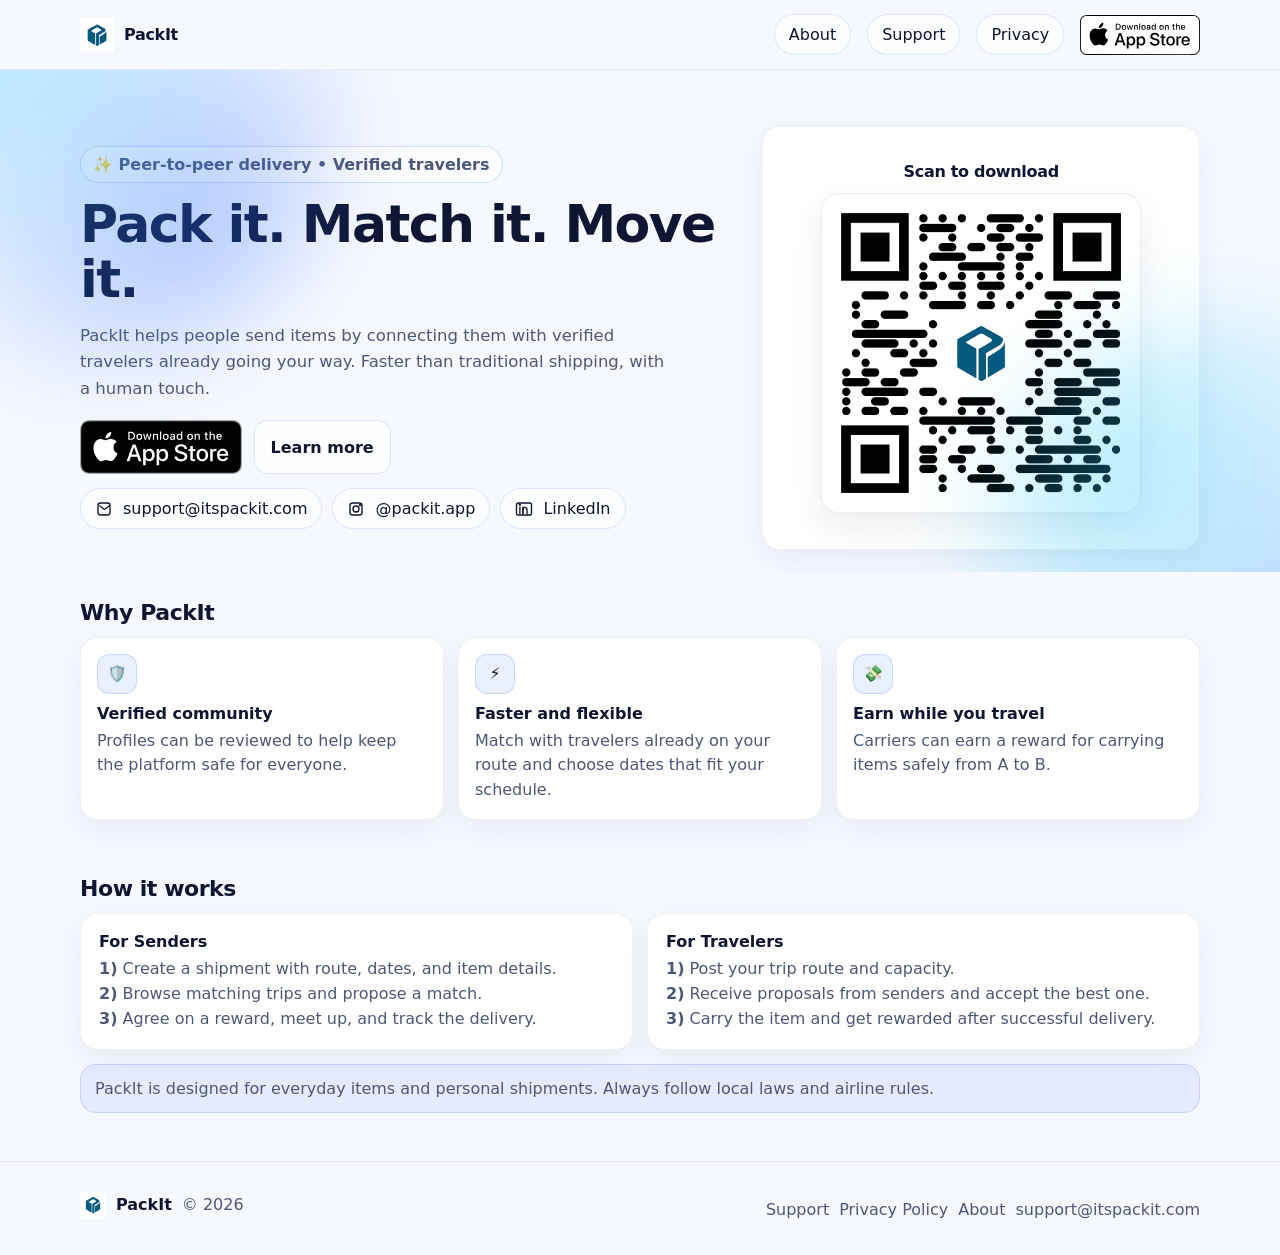
==== index.html @ 410adf56 "Refactor QR code section in index.html Updated QR code section to use new class naming and removed u" ====
<!doctype html><html lang="en"><head>
<meta charset="utf-8"/><meta name="viewport" content="width=device-width,initial-scale=1"/>
<title>PackIt</title>
<meta name="description" content="PackIt connects senders with verified travelers to carry items across cities and countries."/>
<link rel="icon" href="assets/logo.svg"/><link rel="stylesheet" href="styles.css"/></head>
<body>
<div class="nav">
  <div class="container nav-inner">
    <a class="brand" href="index.html"><img src="assets/logo.svg" alt="PackIt logo"/><span>PackIt</span></a>
    <div class="nav-links">
      <a class="pill" href="about.html">About</a>
      <a class="pill" href="support.html">Support</a>
      <a class="pill" href="privacy.html">Privacy</a>

      <!-- ✅ App Store badge in navbar -->
      <a class="appstore-badge nav-badge" href="https://apps.apple.com/gb/app/packit-match-move/id6761582412" target="_blank" rel="noopener">
        <img src="assets/appstore-badge-white.svg" alt="Download on the App Store">
      </a>
    </div>
  </div>
</div>

<main>
<section class="hero">
  <div class="blob one"></div><div class="blob two"></div>
  <div class="container hero-grid">
    <div>
      <div class="kicker">✨ Peer-to-peer delivery • Verified travelers</div>
      <h1>Pack it. Match it. Move it.</h1>
      <p class="lead">PackIt helps people send items by connecting them with verified travelers already going your way. Faster than traditional shipping, with a human touch.</p>

      <div class="cta-row">
        <!-- ✅ App Store badge as primary CTA -->
        <a class="appstore-badge" href="https://apps.apple.com/gb/app/packit-match-move/id6761582412" target="_blank" rel="noopener">
          <img src="assets/appstore-badge.svg" alt="Download on the App Store">
        </a>

        <a class="btn secondary" href="about.html">Learn more</a>
      </div>

      <div class="inline-links" style="margin-top:14px">
        <a class="pill" href="mailto:support@itspackit.com"><svg class="ico" viewBox="0 0 24 24" fill="none" xmlns="http://www.w3.org/2000/svg"><path d="M4 7.5A3.5 3.5 0 0 1 7.5 4h9A3.5 3.5 0 0 1 20 7.5v9A3.5 3.5 0 0 1 16.5 20h-9A3.5 3.5 0 0 1 4 16.5v-9Z" stroke="currentColor" stroke-width="1.8"/><path d="m6.5 8 5.2 4.1a1.5 1.5 0 0 0 1.9 0L18.8 8" stroke="currentColor" stroke-width="1.8" stroke-linecap="round" stroke-linejoin="round"/></svg><span>support@itspackit.com</span></a>
        <a class="pill" href="https://www.instagram.com/packit.app?igsh=MTZvcXVwam5lNXhwbg%3D%3D&utm_source=qr" target="_blank" rel="noopener"><svg class="ico" viewBox="0 0 24 24" fill="none" xmlns="http://www.w3.org/2000/svg"><path d="M7.5 4h9A3.5 3.5 0 0 1 20 7.5v9A3.5 3.5 0 0 1 16.5 20h-9A3.5 3.5 0 0 1 4 16.5v-9A3.5 3.5 0 0 1 7.5 4Z" stroke="currentColor" stroke-width="1.8"/><path d="M12 16a4 4 0 1 0 0-8 4 4 0 0 0 0 8Z" stroke="currentColor" stroke-width="1.8"/><path d="M17.2 6.8h.01" stroke="currentColor" stroke-width="3.2" stroke-linecap="round"/></svg><span>@packit.app</span></a>
        <a class="pill" href="https://linkedin.com/company/itspackit" target="_blank" rel="noopener"><svg class="ico" viewBox="0 0 24 24" fill="none" xmlns="http://www.w3.org/2000/svg"><path d="M6.5 9.5V18" stroke="currentColor" stroke-width="1.8" stroke-linecap="round"/><path d="M6.5 6.2h.01" stroke="currentColor" stroke-width="3.2" stroke-linecap="round"/><path d="M10.5 18v-5.2c0-1.6 1-3 2.8-3 1.7 0 2.7 1.1 2.7 3V18" stroke="currentColor" stroke-width="1.8" stroke-linecap="round"/><path d="M10.5 9.5V18" stroke="currentColor" stroke-width="1.8" stroke-linecap="round"/><path d="M4.5 4h15A2.5 2.5 0 0 1 22 6.5v11A2.5 2.5 0 0 1 19.5 20h-15A2.5 2.5 0 0 1 2 17.5v-11A2.5 2.5 0 0 1 4.5 4Z" stroke="currentColor" stroke-width="1.8"/></svg><span>LinkedIn</span></a>
      </div>
    </div>

    <div class="card hero-card">
      <div class="qr qr-premium">
        <div class="qr-title">Scan to download</div>
        <img class="qr-img" alt="PackIt App Store QR code" src="assets/qr-packit.png"/>
      </div>
    </div>
    
  </div>
</section>

<section class="section"><div class="container">
  <h2>Why PackIt</h2>
  <div class="grid3">
    <div class="card feature"><div class="icon">🛡️</div><div style="font-weight:800;margin-bottom:6px">Verified community</div><p>Profiles can be reviewed to help keep the platform safe for everyone.</p></div>
    <div class="card feature"><div class="icon">⚡️</div><div style="font-weight:800;margin-bottom:6px">Faster and flexible</div><p>Match with travelers already on your route and choose dates that fit your schedule.</p></div>
    <div class="card feature"><div class="icon">💸</div><div style="font-weight:800;margin-bottom:6px">Earn while you travel</div><p>Carriers can earn a reward for carrying items safely from A to B.</p></div>
  </div>
</div></section>

<section class="section"><div class="container">
  <h2>How it works</h2>
  <div class="split">
    <div class="card step"><h3>For Senders</h3><p><b>1)</b> Create a shipment with route, dates, and item details.<br/><b>2)</b> Browse matching trips and propose a match.<br/><b>3)</b> Agree on a reward, meet up, and track the delivery.</p></div>
    <div class="card step"><h3>For Travelers</h3><p><b>1)</b> Post your trip route and capacity.<br/><b>2)</b> Receive proposals from senders and accept the best one.<br/><b>3)</b> Carry the item and get rewarded after successful delivery.</p></div>
  </div>
  <div style="margin-top:14px" class="notice">PackIt is designed for everyday items and personal shipments. Always follow local laws and airline rules.</div>
</div></section>
</main>

<footer class="footer">
  <div class="container footer-inner">
    <div style="display:flex;gap:10px;align-items:center;flex-wrap:wrap">
      <img src="assets/logo.svg" alt="PackIt logo" style="width:26px;height:26px"/>
      <span style="font-weight:800">PackIt</span>
      <span style="color:var(--muted)">© 2026</span>
    </div>
    <div class="inline-links">
      <a href="support.html">Support</a>
      <a href="privacy.html">Privacy Policy</a>
      <a href="about.html">About</a>
      <a href="mailto:support@itspackit.com">support@itspackit.com</a>
    </div>
  </div>
</footer>

</body></html>
---- styles.css ----
:root{--bg:#F6F8FF;--card:#fff;--text:#0E1633;--muted:#4C587A;--primary:#2B6BFF;--accent:#2BC9FF;--border:rgba(43,107,255,.16);--radius:18px}
*{box-sizing:border-box}html,body{margin:0;padding:0;font-family:ui-sans-serif,system-ui,-apple-system,Segoe UI,Roboto,Helvetica,Arial;color:var(--text);background:var(--bg)}
a{color:inherit;text-decoration:none} .container{width:min(1120px,calc(100% - 48px));margin:0 auto}
.nav{position:sticky;top:0;z-index:30;backdrop-filter:saturate(180%) blur(14px);background:rgba(246,248,255,.72);border-bottom:1px solid rgba(14,22,51,.06)}
.nav-inner{display:flex;align-items:center;justify-content:space-between;padding:14px 0}
.brand{display:flex;align-items:center;gap:10px}.brand img{width:34px;height:34px}.brand span{font-weight:800;letter-spacing:-.02em}
.nav-links{display:flex;gap:16px;align-items:center;flex-wrap:wrap}
.pill{display:inline-flex;align-items:center;gap:10px;padding:10px 14px;border-radius:999px;border:1px solid var(--border);background:rgba(255,255,255,.7)}
.pill:hover{border-color:rgba(43,107,255,.35);transform:translateY(-1px)}
.btn{display:inline-flex;align-items:center;justify-content:center;gap:10px;padding:12px 16px;border-radius:14px;background:linear-gradient(135deg,var(--primary),var(--accent));color:#fff;font-weight:700;border:0;box-shadow:0 14px 40px rgba(43,107,255,.25)}
.btn:hover{transform:translateY(-1px)}
.btn.secondary{background:rgba(255,255,255,.8);color:var(--text);border:1px solid var(--border);box-shadow:none}
.hero{padding:56px 0 22px;position:relative;overflow:hidden}
.blob{position:absolute;width:520px;height:520px;border-radius:50%;filter:blur(46px);opacity:.35;background:radial-gradient(circle at 30% 30%,var(--accent),transparent 60%),radial-gradient(circle at 70% 70%,var(--primary),transparent 55%)}
.blob.one{top:-220px;left:-180px}.blob.two{bottom:-260px;right:-220px}
.hero-grid{display:grid;gap:26px;grid-template-columns:1.2fr .8fr;align-items:center}
@media (max-width:920px){.hero-grid{grid-template-columns:1fr}}
.kicker{display:inline-flex;gap:10px;align-items:center;padding:8px 12px;border-radius:999px;border:1px solid rgba(43,107,255,.22);background:rgba(255,255,255,.75);color:var(--muted);font-weight:650;width:fit-content}
h1{font-size:clamp(34px,5vw,52px);line-height:1.05;margin:14px 0 12px;letter-spacing:-.03em}
.lead{font-size:16.5px;line-height:1.6;color:var(--muted);max-width:56ch}
.cta-row{display:flex;gap:12px;flex-wrap:wrap;margin-top:18px}
.card{background:var(--card);border:1px solid rgba(14,22,51,.06);border-radius:var(--radius);box-shadow:0 10px 30px rgba(14,22,51,.06)}
.hero-card{padding:18px}
.qr{display:flex;flex-direction:column;align-items:center;gap:10px;padding:18px}
.qr img{width:220px;height:220px;border-radius:16px;border:1px solid rgba(14,22,51,.08);background:#fff}
.small{font-size:12.5px;color:var(--muted);text-align:center;line-height:1.4}
.section{padding:28px 0}.section h2{font-size:22px;letter-spacing:-.02em;margin:0 0 12px}
.grid3{display:grid;gap:14px;grid-template-columns:repeat(3,1fr)}
@media (max-width:920px){.grid3{grid-template-columns:1fr}}
.feature{padding:16px}.feature .icon{width:40px;height:40px;border-radius:12px;display:grid;place-items:center;background:rgba(43,107,255,.10);border:1px solid rgba(43,107,255,.18);margin-bottom:10px}
.feature p{margin:0;color:var(--muted);line-height:1.55}
.split{display:grid;gap:14px;grid-template-columns:1fr 1fr}
@media (max-width:920px){.split{grid-template-columns:1fr}}
.step{padding:18px}.step h3{margin:0 0 6px;font-size:16px}.step p{margin:0;color:var(--muted);line-height:1.55}
.footer{padding:28px 0 36px;border-top:1px solid rgba(14,22,51,.06);margin-top:20px}
.footer-inner{display:flex;gap:14px;justify-content:space-between;flex-wrap:wrap;align-items:center}
.footer a{color:var(--muted)}.footer a:hover{color:var(--text)}
.page{padding:28px 0 40px}.prose{max-width:860px}.prose h1{font-size:34px}.prose h2{font-size:18px;margin-top:20px}.prose h3{font-size:15px;margin-top:16px;color:var(--text)}
.prose p,.prose li{color:var(--muted);line-height:1.7}.prose ul{margin:8px 0 8px 18px}
.notice{padding:14px;border-radius:16px;background:rgba(43,107,255,.08);border:1px solid rgba(43,107,255,.18);color:var(--muted)}
.inline-links{display:flex;gap:10px;flex-wrap:wrap;margin-top:10px}
.ico{width:18px;height:18px;display:inline-block;vertical-align:-3px}
.appstore-badge img {height: 54px;width: auto;display: block;}
.nav-badge img {height: 40px; /* smaller in navbar */}
.appstore-badge img {transition: transform .15s ease, filter .15s ease;}
.appstore-badge:hover img {transform: translateY(-1px);filter: brightness(1.03);}

/* Premium QR block (home) — minimal */
.qr-premium{
  gap:12px;
}
.qr-premium .qr-title{
  font-weight:900;
  letter-spacing:-.02em;
  font-size:16px;
  line-height:1.1;
}
.qr-premium .qr-img{
  width:min(320px, 100%);
  height:auto;
  display:block;
  margin:0 auto;
  border-radius:18px;
  border:1px solid rgba(14,22,51,.08);
  background:#fff;
  box-shadow:0 14px 34px rgba(14,22,51,.08);
}
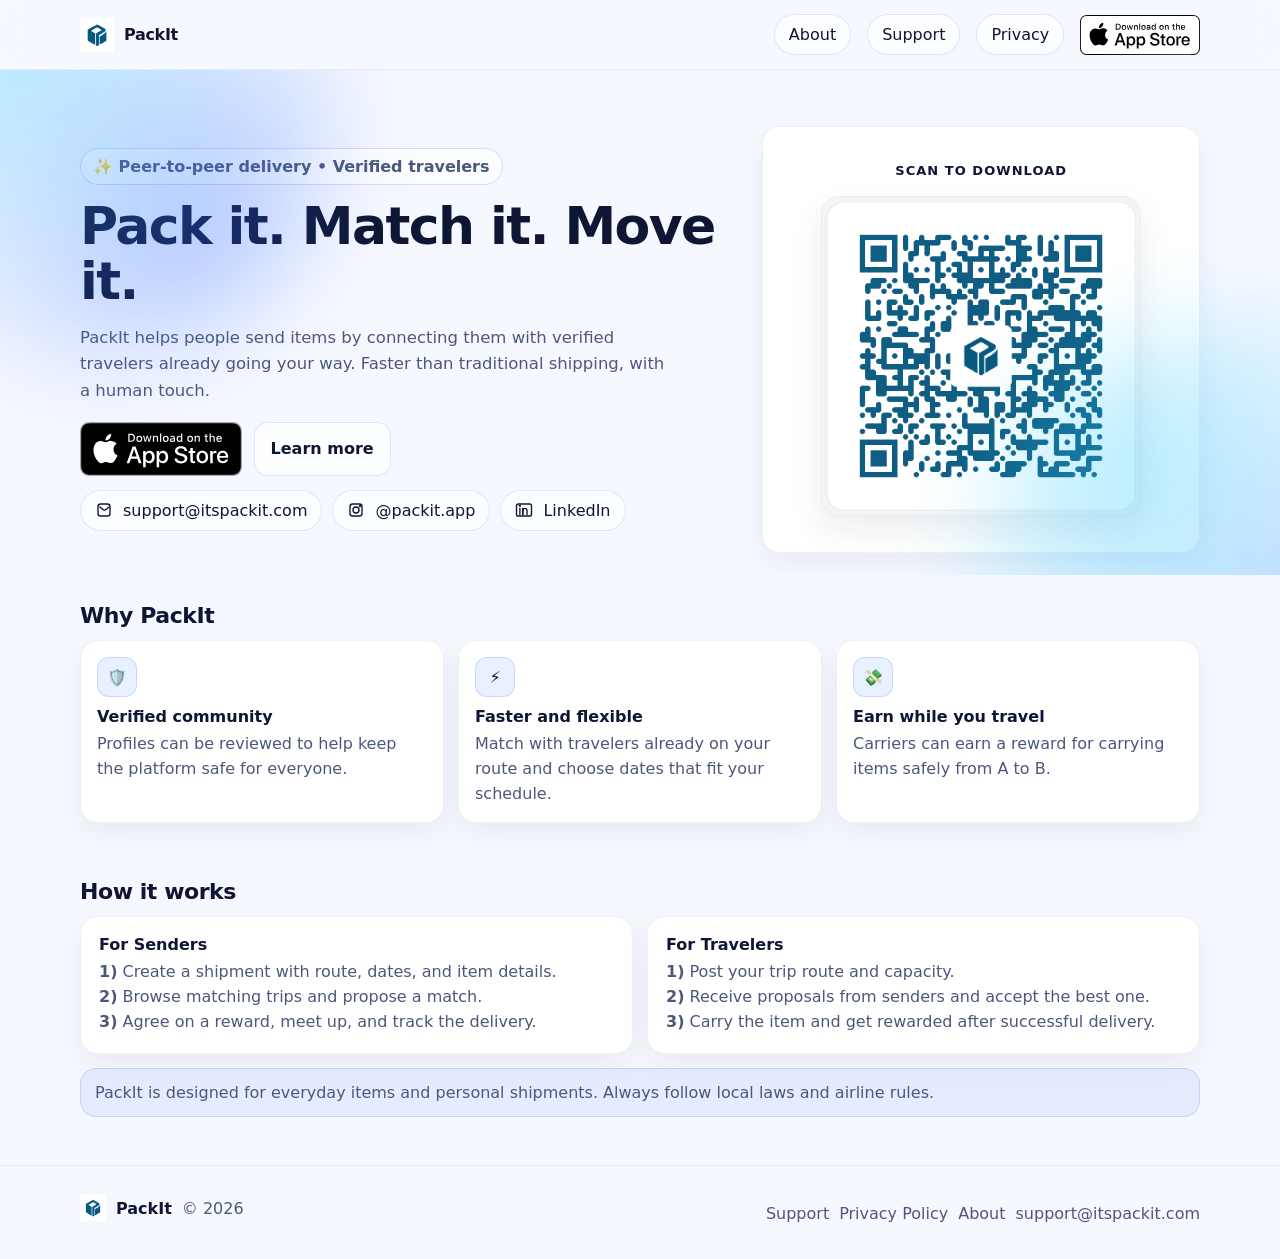
==== commit d8249b43: "Update QR code image source to blue version" ====
--- a/index.html
+++ b/index.html
@@ -48,7 +48,7 @@
     <div class="card hero-card">
       <div class="qr qr-premium">
         <div class="qr-title">Scan to download</div>
-        <img class="qr-img" alt="PackIt App Store QR code" src="assets/qr-packit.png"/>
+        <img class="qr-img" alt="PackIt App Store QR code" src="assets/qr-packit-blue.png"/>
       </div>
     </div>
     
--- a/styles.css
+++ b/styles.css
@@ -51,10 +51,12 @@
   gap:12px;
 }
 .qr-premium .qr-title{
-  font-weight:900;
-  letter-spacing:-.02em;
-  font-size:16px;
-  line-height:1.1;
+  font-weight:800;
+  margin-bottom:6px;
+  color:var(--text);
+  text-transform:uppercase;
+  font-size:13px;
+  letter-spacing:.08em;
 }
 .qr-premium .qr-img{
   width:min(320px, 100%);
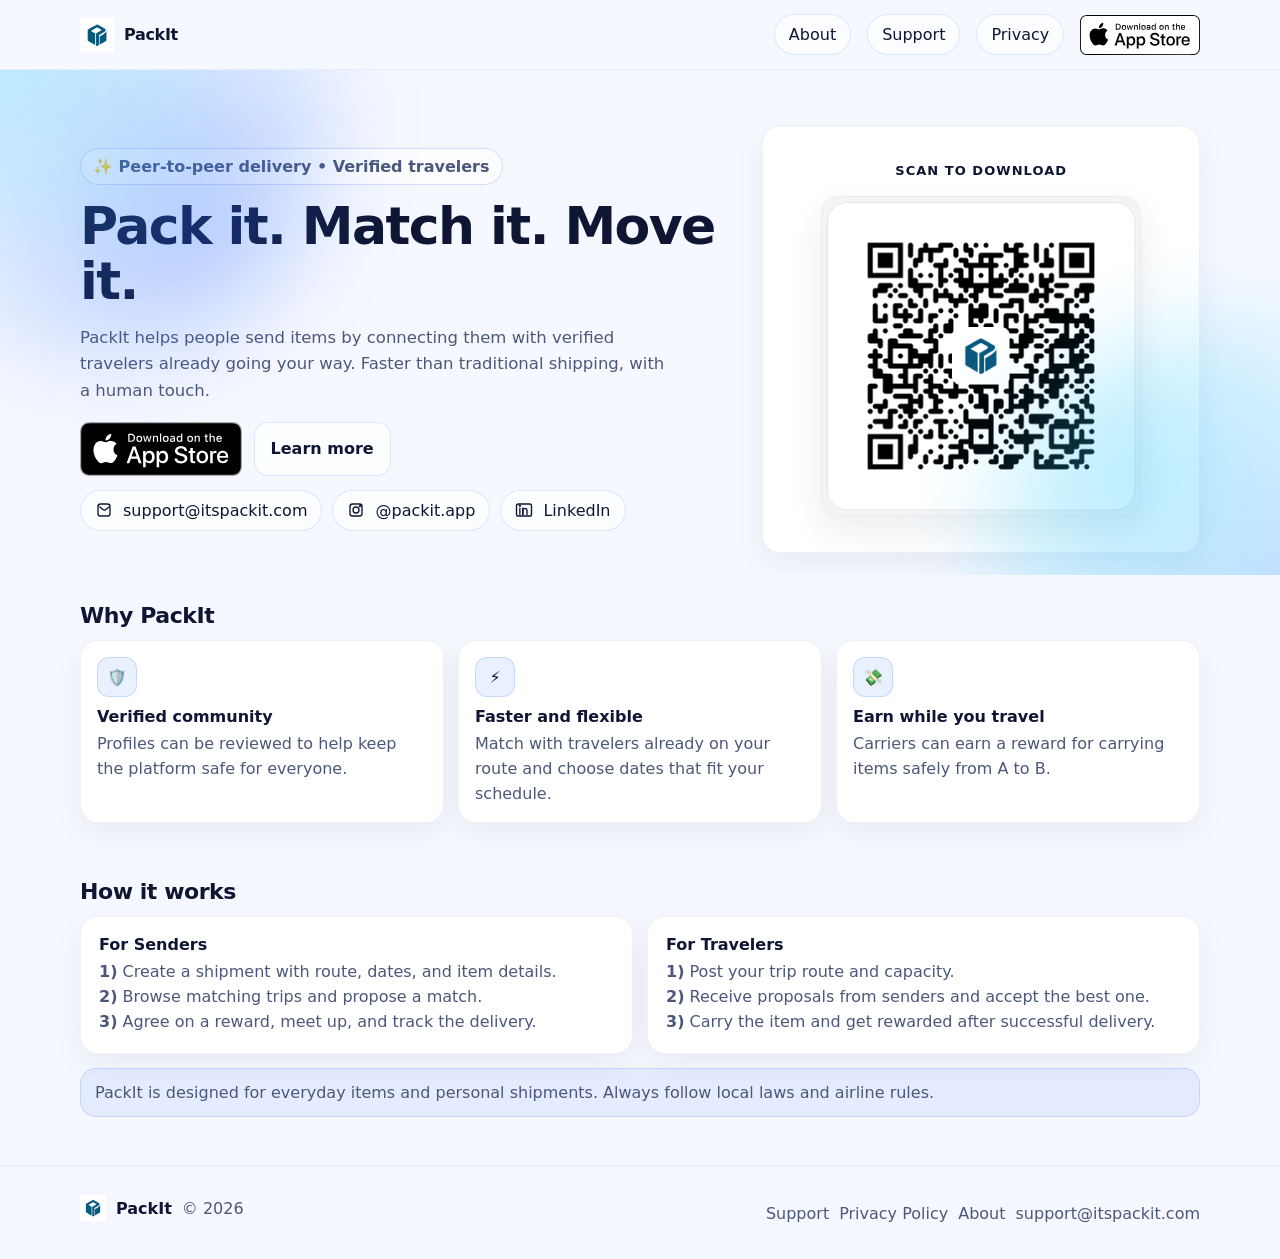
==== commit f0318ccc: "Change QR code image from blue to black" ====
--- a/index.html
+++ b/index.html
@@ -48,7 +48,7 @@
     <div class="card hero-card">
       <div class="qr qr-premium">
         <div class="qr-title">Scan to download</div>
-        <img class="qr-img" alt="PackIt App Store QR code" src="assets/qr-packit-blue.png"/>
+        <img class="qr-img" alt="PackIt App Store QR code" src="assets/qr-packit-black.png"/>
       </div>
     </div>
     
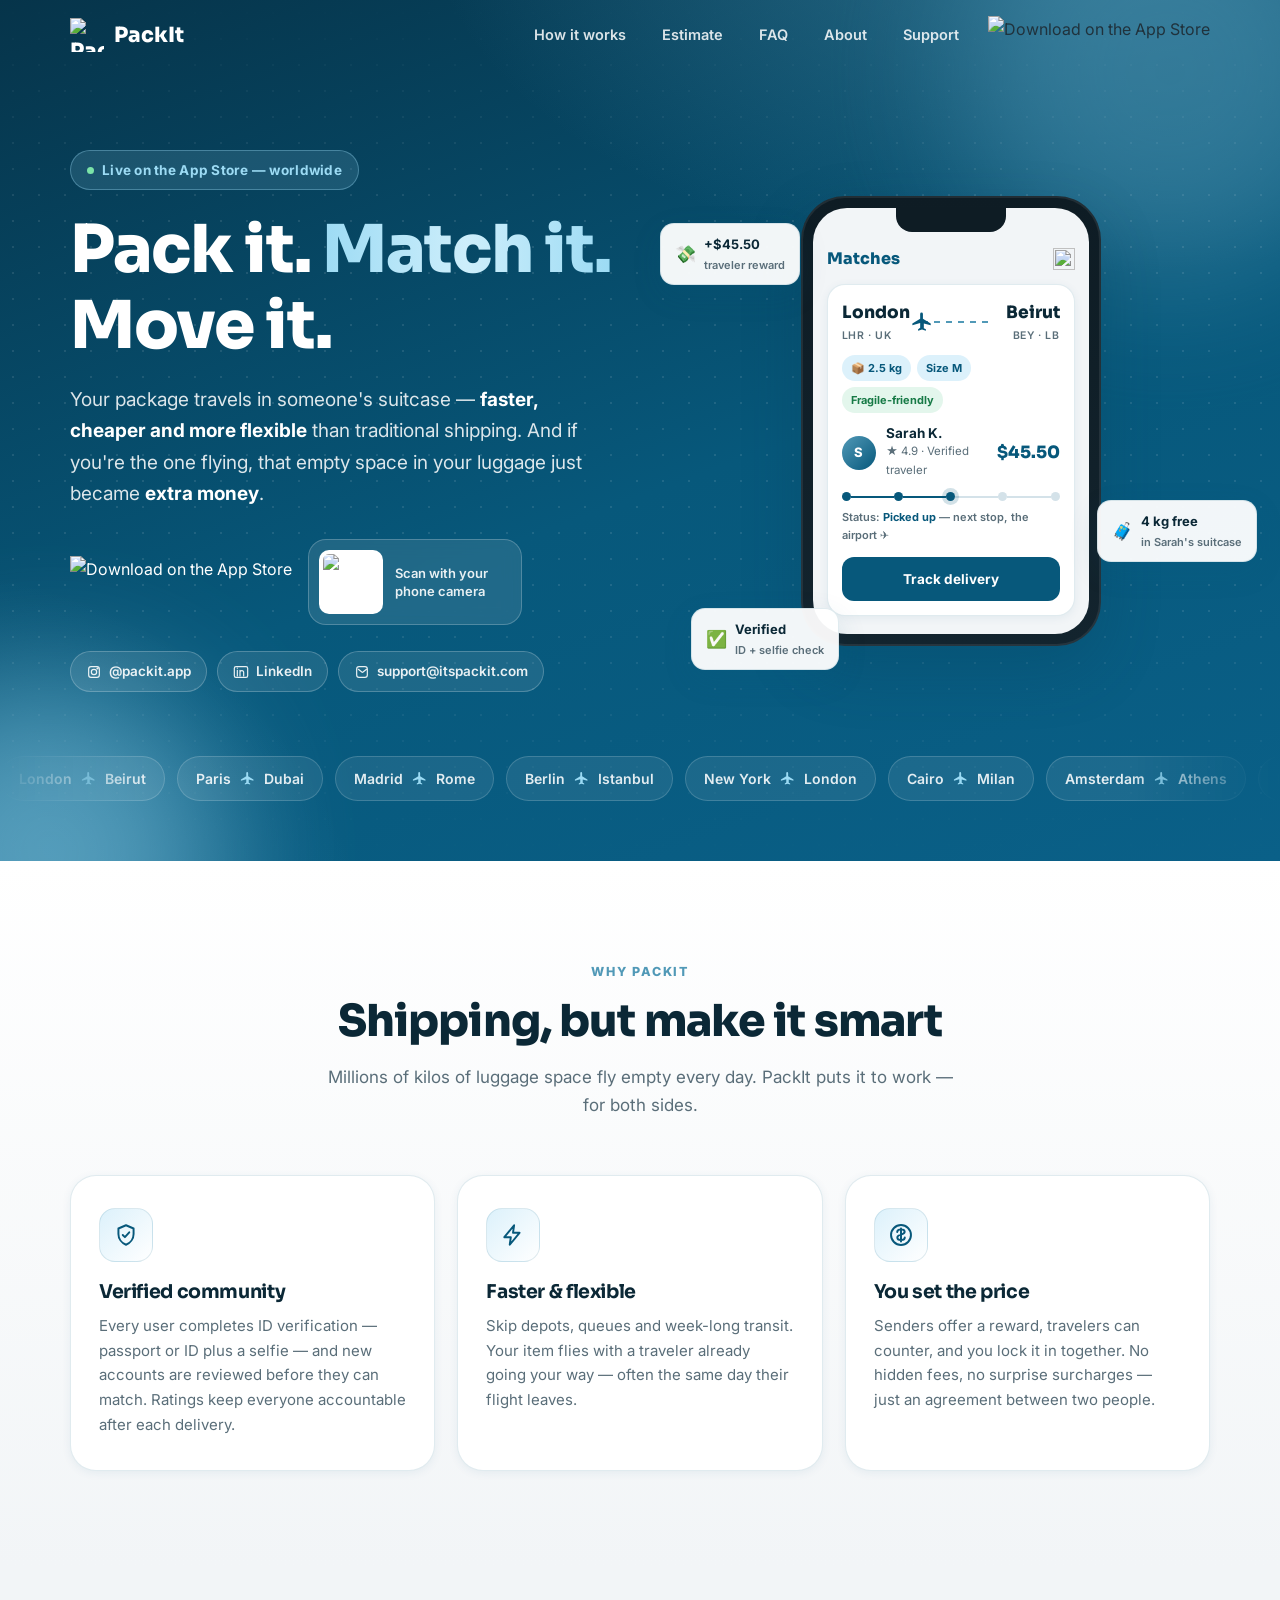
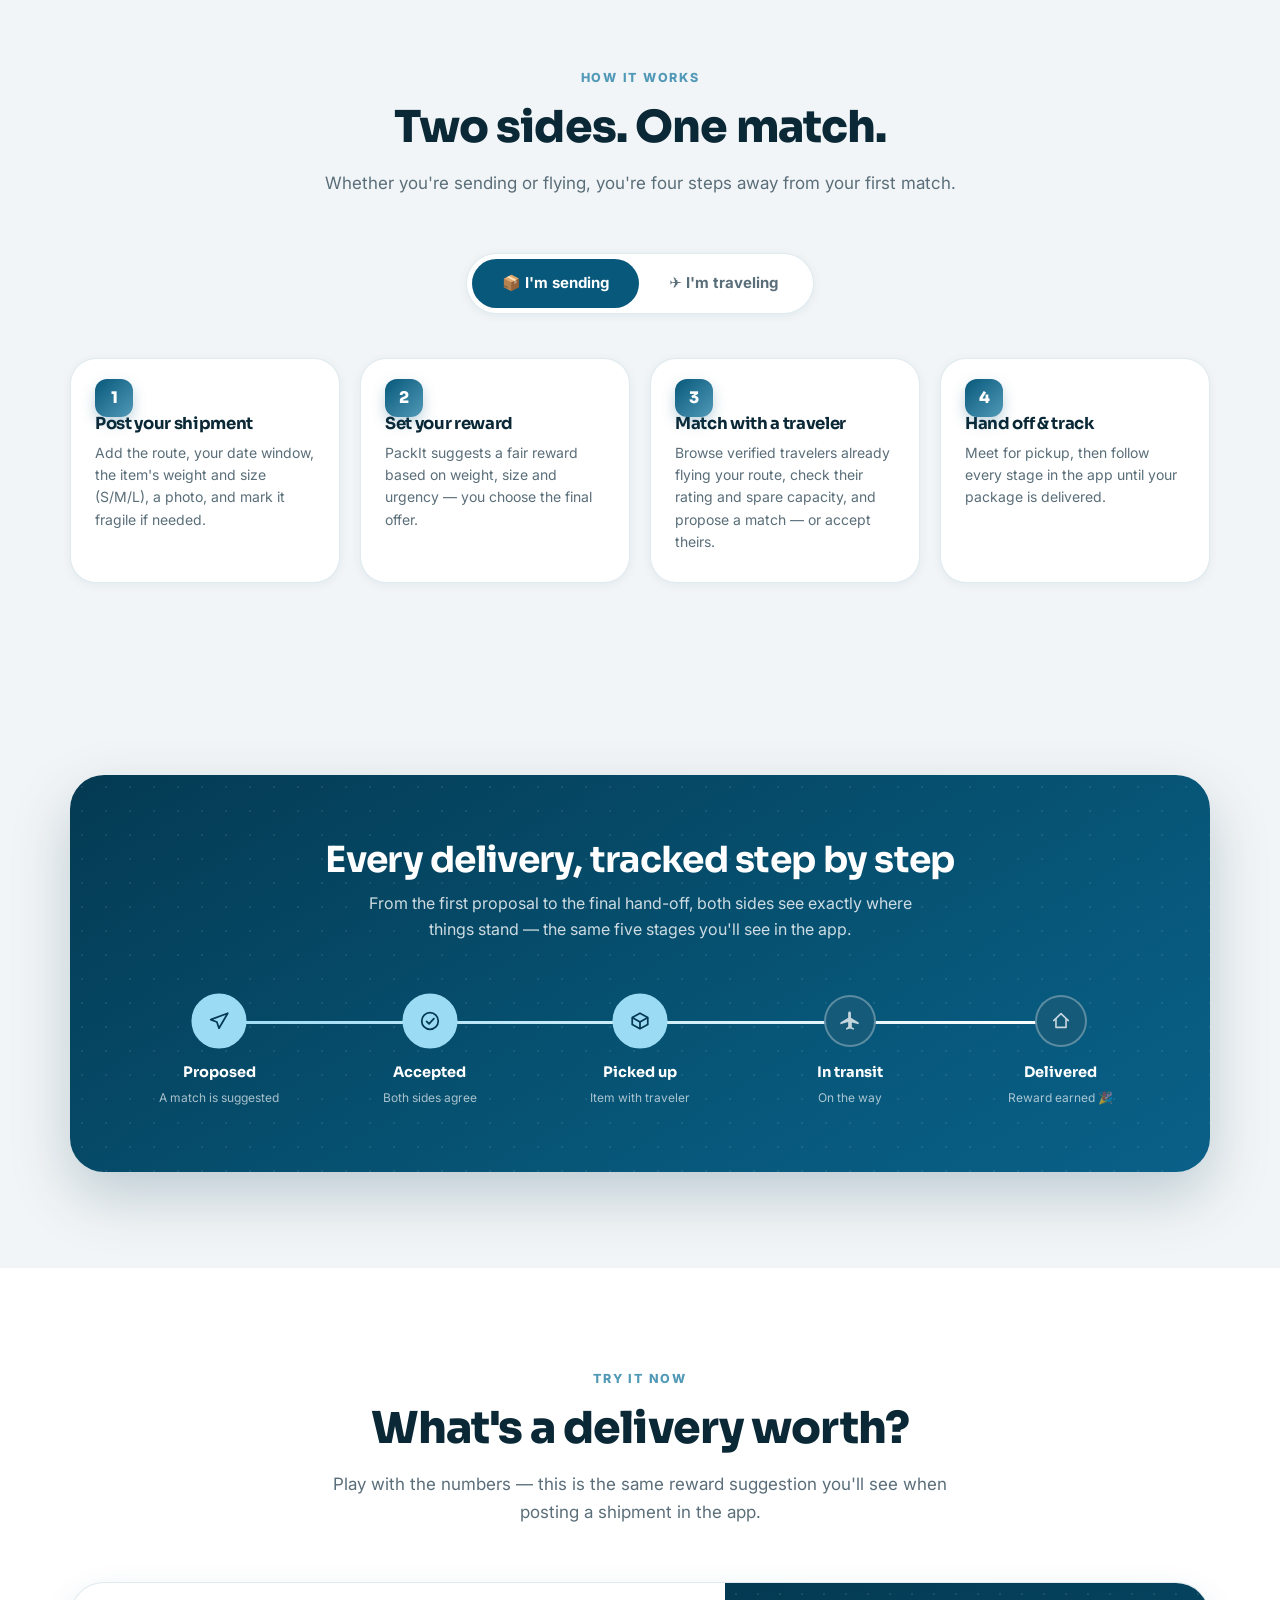
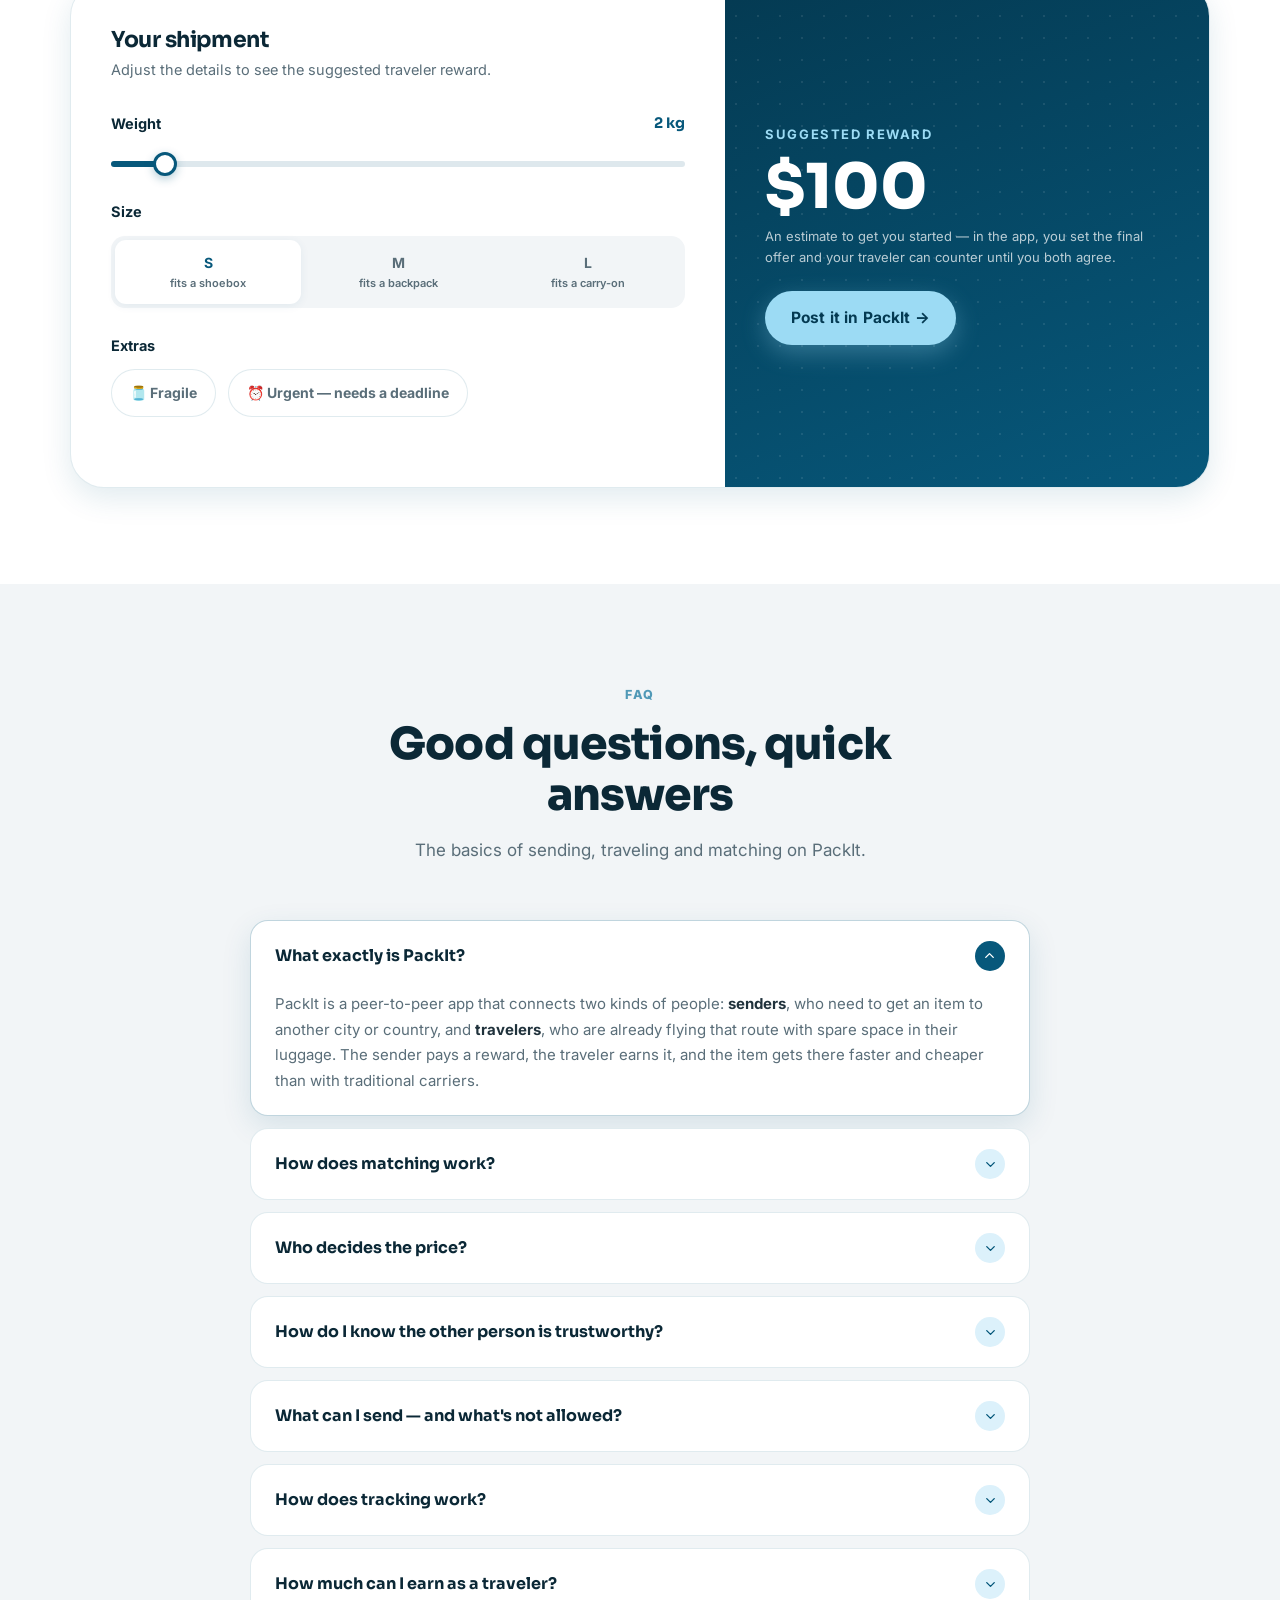
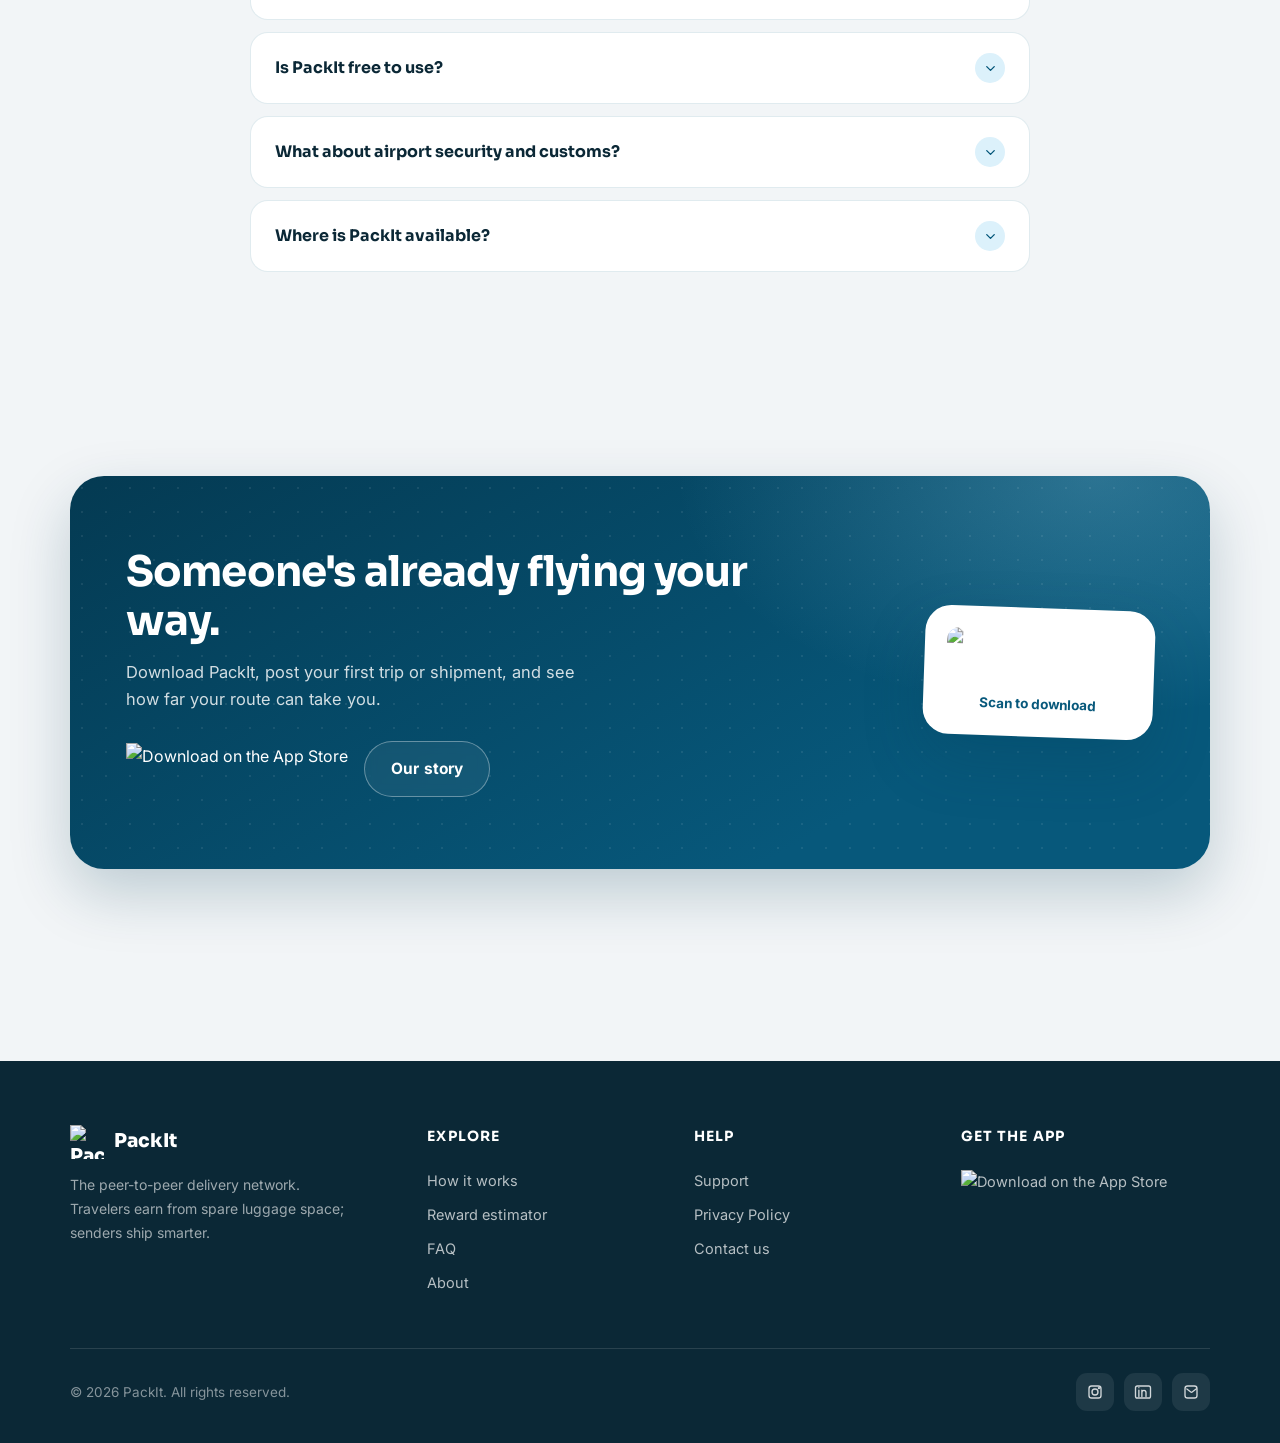
==== commit b25045c3: "Uploaded new design" ====
--- a/index.html
+++ b/index.html
@@ -1,93 +1,456 @@
-<!doctype html><html lang="en"><head>
-<meta charset="utf-8"/><meta name="viewport" content="width=device-width,initial-scale=1"/>
-<title>PackIt</title>
-<meta name="description" content="PackIt connects senders with verified travelers to carry items across cities and countries."/>
-<link rel="icon" href="assets/logo.svg"/><link rel="stylesheet" href="styles.css"/></head>
+<!doctype html>
+<html lang="en">
+<head>
+<meta charset="utf-8"/>
+<meta name="viewport" content="width=device-width,initial-scale=1"/>
+<title>PackIt — Pack it. Match it. Move it.</title>
+<meta name="description" content="PackIt connects travelers with people who need to send items abroad. Travelers earn money from spare luggage space; senders ship faster, cheaper and more flexibly."/>
+<link rel="canonical" href="https://itspackit.com/"/>
+<meta property="og:title" content="PackIt — Pack it. Match it. Move it."/>
+<meta property="og:description" content="Send packages with travelers already heading your way — or earn money from the empty space in your luggage."/>
+<meta property="og:url" content="https://itspackit.com/"/>
+<meta property="og:type" content="website"/>
+<link rel="icon" href="assets/logo-mark.svg"/>
+<link rel="preconnect" href="https://fonts.googleapis.com"/>
+<link rel="preconnect" href="https://fonts.gstatic.com" crossorigin/>
+<link href="https://fonts.googleapis.com/css2?family=Inter:wght@400;500;600;700&family=Sora:wght@600;700;800&display=swap" rel="stylesheet"/>
+<link rel="stylesheet" href="styles.css"/>
+<script type="application/ld+json">
+{
+  "@context": "https://schema.org",
+  "@type": "SoftwareApplication",
+  "name": "PackIt — Match & Move",
+  "operatingSystem": "iOS",
+  "applicationCategory": "TravelApplication",
+  "url": "https://itspackit.com",
+  "downloadUrl": "https://apps.apple.com/gb/app/packit-match-move/id6761582412",
+  "description": "PackIt connects travelers with people who need to send items abroad. Travelers earn money from spare luggage space; senders ship faster and more flexibly."
+}
+</script>
+</head>
 <body>
-<div class="nav">
+
+<!-- ===== NAV ===== -->
+<header class="nav">
   <div class="container nav-inner">
-    <a class="brand" href="index.html"><img src="assets/logo.svg" alt="PackIt logo"/><span>PackIt</span></a>
-    <div class="nav-links">
-      <a class="pill" href="about.html">About</a>
-      <a class="pill" href="support.html">Support</a>
-      <a class="pill" href="privacy.html">Privacy</a>
-
-      <!-- ✅ App Store badge in navbar -->
+    <a class="brand" href="index.html">
+      <img src="assets/logo-mark-white.svg" alt="PackIt logo"/><span>PackIt</span>
+    </a>
+    <button class="nav-toggle" aria-label="Menu" aria-expanded="false"><span></span><span></span><span></span></button>
+    <nav class="nav-links">
+      <a class="nav-link" href="#how">How it works</a>
+      <a class="nav-link" href="#estimate">Estimate</a>
+      <a class="nav-link" href="#faq">FAQ</a>
+      <a class="nav-link" href="about.html">About</a>
+      <a class="nav-link" href="support.html">Support</a>
       <a class="appstore-badge nav-badge" href="https://apps.apple.com/gb/app/packit-match-move/id6761582412" target="_blank" rel="noopener">
-        <img src="assets/appstore-badge-white.svg" alt="Download on the App Store">
+        <img src="assets/appstore-badge-white.svg" alt="Download on the App Store"/>
       </a>
-    </div>
-  </div>
-</div>
+    </nav>
+  </div>
+</header>
 
 <main>
+
+<!-- ===== HERO ===== -->
 <section class="hero">
-  <div class="blob one"></div><div class="blob two"></div>
+  <div class="orb a"></div><div class="orb b"></div>
   <div class="container hero-grid">
     <div>
-      <div class="kicker">✨ Peer-to-peer delivery • Verified travelers</div>
-      <h1>Pack it. Match it. Move it.</h1>
-      <p class="lead">PackIt helps people send items by connecting them with verified travelers already going your way. Faster than traditional shipping, with a human touch.</p>
-
+      <div class="kicker"><span class="dot"></span> Live on the App Store — worldwide</div>
+      <h1>Pack it. <span class="grad">Match it.</span> Move it.</h1>
+      <p class="lead">Your package travels in someone's suitcase — <b>faster, cheaper and more flexible</b> than traditional shipping. And if you're the one flying, that empty space in your luggage just became <b>extra money</b>.</p>
       <div class="cta-row">
-        <!-- ✅ App Store badge as primary CTA -->
         <a class="appstore-badge" href="https://apps.apple.com/gb/app/packit-match-move/id6761582412" target="_blank" rel="noopener">
-          <img src="assets/appstore-badge.svg" alt="Download on the App Store">
-        </a>
-
-        <a class="btn secondary" href="about.html">Learn more</a>
-      </div>
-
-      <div class="inline-links" style="margin-top:14px">
-        <a class="pill" href="mailto:support@itspackit.com"><svg class="ico" viewBox="0 0 24 24" fill="none" xmlns="http://www.w3.org/2000/svg"><path d="M4 7.5A3.5 3.5 0 0 1 7.5 4h9A3.5 3.5 0 0 1 20 7.5v9A3.5 3.5 0 0 1 16.5 20h-9A3.5 3.5 0 0 1 4 16.5v-9Z" stroke="currentColor" stroke-width="1.8"/><path d="m6.5 8 5.2 4.1a1.5 1.5 0 0 0 1.9 0L18.8 8" stroke="currentColor" stroke-width="1.8" stroke-linecap="round" stroke-linejoin="round"/></svg><span>support@itspackit.com</span></a>
-        <a class="pill" href="https://www.instagram.com/packit.app?igsh=MTZvcXVwam5lNXhwbg%3D%3D&utm_source=qr" target="_blank" rel="noopener"><svg class="ico" viewBox="0 0 24 24" fill="none" xmlns="http://www.w3.org/2000/svg"><path d="M7.5 4h9A3.5 3.5 0 0 1 20 7.5v9A3.5 3.5 0 0 1 16.5 20h-9A3.5 3.5 0 0 1 4 16.5v-9A3.5 3.5 0 0 1 7.5 4Z" stroke="currentColor" stroke-width="1.8"/><path d="M12 16a4 4 0 1 0 0-8 4 4 0 0 0 0 8Z" stroke="currentColor" stroke-width="1.8"/><path d="M17.2 6.8h.01" stroke="currentColor" stroke-width="3.2" stroke-linecap="round"/></svg><span>@packit.app</span></a>
-        <a class="pill" href="https://linkedin.com/company/itspackit" target="_blank" rel="noopener"><svg class="ico" viewBox="0 0 24 24" fill="none" xmlns="http://www.w3.org/2000/svg"><path d="M6.5 9.5V18" stroke="currentColor" stroke-width="1.8" stroke-linecap="round"/><path d="M6.5 6.2h.01" stroke="currentColor" stroke-width="3.2" stroke-linecap="round"/><path d="M10.5 18v-5.2c0-1.6 1-3 2.8-3 1.7 0 2.7 1.1 2.7 3V18" stroke="currentColor" stroke-width="1.8" stroke-linecap="round"/><path d="M10.5 9.5V18" stroke="currentColor" stroke-width="1.8" stroke-linecap="round"/><path d="M4.5 4h15A2.5 2.5 0 0 1 22 6.5v11A2.5 2.5 0 0 1 19.5 20h-15A2.5 2.5 0 0 1 2 17.5v-11A2.5 2.5 0 0 1 4.5 4Z" stroke="currentColor" stroke-width="1.8"/></svg><span>LinkedIn</span></a>
-      </div>
-    </div>
-
-    <div class="card hero-card">
-      <div class="qr qr-premium">
-        <div class="qr-title">Scan to download</div>
-        <img class="qr-img" alt="PackIt App Store QR code" src="assets/qr-packit-black.png"/>
-      </div>
-    </div>
-    
-  </div>
-</section>
-
-<section class="section"><div class="container">
-  <h2>Why PackIt</h2>
-  <div class="grid3">
-    <div class="card feature"><div class="icon">🛡️</div><div style="font-weight:800;margin-bottom:6px">Verified community</div><p>Profiles can be reviewed to help keep the platform safe for everyone.</p></div>
-    <div class="card feature"><div class="icon">⚡️</div><div style="font-weight:800;margin-bottom:6px">Faster and flexible</div><p>Match with travelers already on your route and choose dates that fit your schedule.</p></div>
-    <div class="card feature"><div class="icon">💸</div><div style="font-weight:800;margin-bottom:6px">Earn while you travel</div><p>Carriers can earn a reward for carrying items safely from A to B.</p></div>
-  </div>
-</div></section>
-
-<section class="section"><div class="container">
-  <h2>How it works</h2>
-  <div class="split">
-    <div class="card step"><h3>For Senders</h3><p><b>1)</b> Create a shipment with route, dates, and item details.<br/><b>2)</b> Browse matching trips and propose a match.<br/><b>3)</b> Agree on a reward, meet up, and track the delivery.</p></div>
-    <div class="card step"><h3>For Travelers</h3><p><b>1)</b> Post your trip route and capacity.<br/><b>2)</b> Receive proposals from senders and accept the best one.<br/><b>3)</b> Carry the item and get rewarded after successful delivery.</p></div>
-  </div>
-  <div style="margin-top:14px" class="notice">PackIt is designed for everyday items and personal shipments. Always follow local laws and airline rules.</div>
-</div></section>
+          <img src="assets/appstore-badge.svg" alt="Download on the App Store"/>
+        </a>
+        <div class="qr-mini">
+          <img src="assets/qr-packit-blue.png" alt="QR code to download PackIt"/>
+          <span>Scan with your phone camera</span>
+        </div>
+      </div>
+      <div class="hero-social">
+        <a class="pill" href="https://www.instagram.com/packit.app?utm_source=qr" target="_blank" rel="noopener">
+          <svg class="ico" viewBox="0 0 24 24" fill="none"><path d="M7.5 4h9A3.5 3.5 0 0 1 20 7.5v9A3.5 3.5 0 0 1 16.5 20h-9A3.5 3.5 0 0 1 4 16.5v-9A3.5 3.5 0 0 1 7.5 4Z" stroke="currentColor" stroke-width="1.8"/><path d="M12 16a4 4 0 1 0 0-8 4 4 0 0 0 0 8Z" stroke="currentColor" stroke-width="1.8"/><path d="M17.2 6.8h.01" stroke="currentColor" stroke-width="3.2" stroke-linecap="round"/></svg>
+          @packit.app
+        </a>
+        <a class="pill" href="https://www.linkedin.com/company/itspackit" target="_blank" rel="noopener">
+          <svg class="ico" viewBox="0 0 24 24" fill="none"><path d="M4.5 4h15A2.5 2.5 0 0 1 22 6.5v11A2.5 2.5 0 0 1 19.5 20h-15A2.5 2.5 0 0 1 2 17.5v-11A2.5 2.5 0 0 1 4.5 4Z" stroke="currentColor" stroke-width="1.8"/><path d="M6.5 9.5V18M6.5 6.2h.01M10.5 18v-5.2c0-1.6 1-3 2.8-3 1.7 0 2.7 1.1 2.7 3V18M10.5 9.5V18" stroke="currentColor" stroke-width="1.8" stroke-linecap="round"/></svg>
+          LinkedIn
+        </a>
+        <a class="pill" href="mailto:support@itspackit.com">
+          <svg class="ico" viewBox="0 0 24 24" fill="none"><path d="M4 7.5A3.5 3.5 0 0 1 7.5 4h9A3.5 3.5 0 0 1 20 7.5v9A3.5 3.5 0 0 1 16.5 20h-9A3.5 3.5 0 0 1 4 16.5v-9Z" stroke="currentColor" stroke-width="1.8"/><path d="m6.5 8 5.2 4.1a1.5 1.5 0 0 0 1.9 0L18.8 8" stroke="currentColor" stroke-width="1.8" stroke-linecap="round" stroke-linejoin="round"/></svg>
+          support@itspackit.com
+        </a>
+      </div>
+    </div>
+
+    <!-- Phone mockup -->
+    <div class="hero-visual">
+      <div class="float-chip chip-1"><span class="em">💸</span><span>+$45.50<small>traveler reward</small></span></div>
+      <div class="float-chip chip-2"><span class="em">🧳</span><span>4 kg free<small>in Sarah's suitcase</small></span></div>
+      <div class="float-chip chip-3"><span class="em">✅</span><span>Verified<small>ID + selfie check</small></span></div>
+      <div class="phone">
+        <div class="phone-screen">
+          <div class="phone-notch"></div>
+          <div class="app-ui">
+            <div class="app-head">
+              <span class="t">Matches</span>
+              <img src="assets/logo-mark.svg" alt=""/>
+            </div>
+            <div class="match-card">
+              <div class="route-row">
+                <div><div class="city">London</div><div class="code">LHR · UK</div></div>
+                <div class="route-line"><svg class="plane" viewBox="0 0 24 24" fill="currentColor"><path d="M21.5 15.5v-2l-8.5-5V3.25a1.5 1.5 0 0 0-3 0V8.5l-8.5 5v2l8.5-2.5v5.25L7.75 19.9v1.6L12 20.25l4.25 1.25v-1.6L14 18.75V13.5l7.5 2Z"/></svg></div>
+                <div style="text-align:right"><div class="city">Beirut</div><div class="code">BEY · LB</div></div>
+              </div>
+              <div class="match-meta">
+                <span class="tag">📦 2.5 kg</span><span class="tag">Size M</span><span class="tag green">Fragile-friendly</span>
+              </div>
+              <div class="traveler">
+                <div class="avatar">S</div>
+                <div><div class="name">Sarah K.</div><div class="sub">★ 4.9 · Verified traveler</div></div>
+                <div class="fee">$45.50</div>
+              </div>
+              <div class="stage-track">
+                <span class="stage-dot done"></span><span class="stage-bar done"></span>
+                <span class="stage-dot done"></span><span class="stage-bar done"></span>
+                <span class="stage-dot current"></span><span class="stage-bar"></span>
+                <span class="stage-dot"></span><span class="stage-bar"></span>
+                <span class="stage-dot"></span>
+              </div>
+              <div class="stage-label">Status: <b>Picked up</b> — next stop, the airport ✈️</div>
+              <div class="mini-btn">Track delivery</div>
+            </div>
+          </div>
+        </div>
+      </div>
+    </div>
+  </div>
+
+  <!-- Route marquee -->
+  <div class="marquee-wrap" aria-hidden="true">
+    <div class="marquee">
+      <!-- set 1 -->
+      <span class="route-chip">London <svg viewBox="0 0 24 24" fill="currentColor"><path d="M21.5 15.5v-2l-8.5-5V3.25a1.5 1.5 0 0 0-3 0V8.5l-8.5 5v2l8.5-2.5v5.25L7.75 19.9v1.6L12 20.25l4.25 1.25v-1.6L14 18.75V13.5l7.5 2Z"/></svg> Beirut</span>
+      <span class="route-chip">Paris <svg viewBox="0 0 24 24" fill="currentColor"><path d="M21.5 15.5v-2l-8.5-5V3.25a1.5 1.5 0 0 0-3 0V8.5l-8.5 5v2l8.5-2.5v5.25L7.75 19.9v1.6L12 20.25l4.25 1.25v-1.6L14 18.75V13.5l7.5 2Z"/></svg> Dubai</span>
+      <span class="route-chip">Madrid <svg viewBox="0 0 24 24" fill="currentColor"><path d="M21.5 15.5v-2l-8.5-5V3.25a1.5 1.5 0 0 0-3 0V8.5l-8.5 5v2l8.5-2.5v5.25L7.75 19.9v1.6L12 20.25l4.25 1.25v-1.6L14 18.75V13.5l7.5 2Z"/></svg> Rome</span>
+      <span class="route-chip">Berlin <svg viewBox="0 0 24 24" fill="currentColor"><path d="M21.5 15.5v-2l-8.5-5V3.25a1.5 1.5 0 0 0-3 0V8.5l-8.5 5v2l8.5-2.5v5.25L7.75 19.9v1.6L12 20.25l4.25 1.25v-1.6L14 18.75V13.5l7.5 2Z"/></svg> Istanbul</span>
+      <span class="route-chip">New York <svg viewBox="0 0 24 24" fill="currentColor"><path d="M21.5 15.5v-2l-8.5-5V3.25a1.5 1.5 0 0 0-3 0V8.5l-8.5 5v2l8.5-2.5v5.25L7.75 19.9v1.6L12 20.25l4.25 1.25v-1.6L14 18.75V13.5l7.5 2Z"/></svg> London</span>
+      <span class="route-chip">Cairo <svg viewBox="0 0 24 24" fill="currentColor"><path d="M21.5 15.5v-2l-8.5-5V3.25a1.5 1.5 0 0 0-3 0V8.5l-8.5 5v2l8.5-2.5v5.25L7.75 19.9v1.6L12 20.25l4.25 1.25v-1.6L14 18.75V13.5l7.5 2Z"/></svg> Milan</span>
+      <span class="route-chip">Amsterdam <svg viewBox="0 0 24 24" fill="currentColor"><path d="M21.5 15.5v-2l-8.5-5V3.25a1.5 1.5 0 0 0-3 0V8.5l-8.5 5v2l8.5-2.5v5.25L7.75 19.9v1.6L12 20.25l4.25 1.25v-1.6L14 18.75V13.5l7.5 2Z"/></svg> Athens</span>
+      <!-- set 2 (duplicate for seamless loop) -->
+      <span class="route-chip">London <svg viewBox="0 0 24 24" fill="currentColor"><path d="M21.5 15.5v-2l-8.5-5V3.25a1.5 1.5 0 0 0-3 0V8.5l-8.5 5v2l8.5-2.5v5.25L7.75 19.9v1.6L12 20.25l4.25 1.25v-1.6L14 18.75V13.5l7.5 2Z"/></svg> Beirut</span>
+      <span class="route-chip">Paris <svg viewBox="0 0 24 24" fill="currentColor"><path d="M21.5 15.5v-2l-8.5-5V3.25a1.5 1.5 0 0 0-3 0V8.5l-8.5 5v2l8.5-2.5v5.25L7.75 19.9v1.6L12 20.25l4.25 1.25v-1.6L14 18.75V13.5l7.5 2Z"/></svg> Dubai</span>
+      <span class="route-chip">Madrid <svg viewBox="0 0 24 24" fill="currentColor"><path d="M21.5 15.5v-2l-8.5-5V3.25a1.5 1.5 0 0 0-3 0V8.5l-8.5 5v2l8.5-2.5v5.25L7.75 19.9v1.6L12 20.25l4.25 1.25v-1.6L14 18.75V13.5l7.5 2Z"/></svg> Rome</span>
+      <span class="route-chip">Berlin <svg viewBox="0 0 24 24" fill="currentColor"><path d="M21.5 15.5v-2l-8.5-5V3.25a1.5 1.5 0 0 0-3 0V8.5l-8.5 5v2l8.5-2.5v5.25L7.75 19.9v1.6L12 20.25l4.25 1.25v-1.6L14 18.75V13.5l7.5 2Z"/></svg> Istanbul</span>
+      <span class="route-chip">New York <svg viewBox="0 0 24 24" fill="currentColor"><path d="M21.5 15.5v-2l-8.5-5V3.25a1.5 1.5 0 0 0-3 0V8.5l-8.5 5v2l8.5-2.5v5.25L7.75 19.9v1.6L12 20.25l4.25 1.25v-1.6L14 18.75V13.5l7.5 2Z"/></svg> London</span>
+      <span class="route-chip">Cairo <svg viewBox="0 0 24 24" fill="currentColor"><path d="M21.5 15.5v-2l-8.5-5V3.25a1.5 1.5 0 0 0-3 0V8.5l-8.5 5v2l8.5-2.5v5.25L7.75 19.9v1.6L12 20.25l4.25 1.25v-1.6L14 18.75V13.5l7.5 2Z"/></svg> Milan</span>
+      <span class="route-chip">Amsterdam <svg viewBox="0 0 24 24" fill="currentColor"><path d="M21.5 15.5v-2l-8.5-5V3.25a1.5 1.5 0 0 0-3 0V8.5l-8.5 5v2l8.5-2.5v5.25L7.75 19.9v1.6L12 20.25l4.25 1.25v-1.6L14 18.75V13.5l7.5 2Z"/></svg> Athens</span>
+    </div>
+  </div>
+</section>
+
+<!-- ===== WHY PACKIT ===== -->
+<section class="section tint" id="why">
+  <div class="container">
+    <div class="section-head reveal">
+      <span class="eyebrow">Why PackIt</span>
+      <h2>Shipping, but make it smart</h2>
+      <p>Millions of kilos of luggage space fly empty every day. PackIt puts it to work — for both sides.</p>
+    </div>
+    <div class="grid3">
+      <div class="feature-card reveal">
+        <div class="feature-icon"><svg viewBox="0 0 24 24" fill="none"><path d="M12 3l7 3v5c0 4.5-3 8.5-7 10-4-1.5-7-5.5-7-10V6l7-3Z" stroke="currentColor" stroke-width="1.8" stroke-linejoin="round"/><path d="m9 12 2 2 4-4.5" stroke="currentColor" stroke-width="1.8" stroke-linecap="round" stroke-linejoin="round"/></svg></div>
+        <h3>Verified community</h3>
+        <p>Every user completes ID verification — passport or ID plus a selfie — and new accounts are reviewed before they can match. Ratings keep everyone accountable after each delivery.</p>
+      </div>
+      <div class="feature-card reveal" data-delay="1">
+        <div class="feature-icon"><svg viewBox="0 0 24 24" fill="none"><path d="M13 3 4 14h6l-1 7 9-11h-6l1-7Z" stroke="currentColor" stroke-width="1.8" stroke-linejoin="round"/></svg></div>
+        <h3>Faster &amp; flexible</h3>
+        <p>Skip depots, queues and week-long transit. Your item flies with a traveler already going your way — often the same day their flight leaves.</p>
+      </div>
+      <div class="feature-card reveal" data-delay="2">
+        <div class="feature-icon"><svg viewBox="0 0 24 24" fill="none"><path d="M12 6v12M8.5 9.2c0-1.5 1.4-2.4 3.5-2.4s3.4.8 3.4 2.3c0 3.4-6.8 1.7-6.8 5.2 0 1.5 1.4 2.4 3.4 2.4 2.1 0 3.5-.9 3.5-2.4" stroke="currentColor" stroke-width="1.8" stroke-linecap="round"/><circle cx="12" cy="12" r="9.2" stroke="currentColor" stroke-width="1.8"/></svg></div>
+        <h3>You set the price</h3>
+        <p>Senders offer a reward, travelers can counter, and you lock it in together. No hidden fees, no surprise surcharges — just an agreement between two people.</p>
+      </div>
+    </div>
+  </div>
+</section>
+
+<!-- ===== HOW IT WORKS ===== -->
+<section class="section" id="how">
+  <div class="container">
+    <div class="section-head reveal">
+      <span class="eyebrow">How it works</span>
+      <h2>Two sides. One match.</h2>
+      <p>Whether you're sending or flying, you're four steps away from your first match.</p>
+    </div>
+
+    <div class="tabs reveal">
+      <div class="tab-rail">
+        <button class="tab-btn active" data-panel="panel-send">📦 I'm sending</button>
+        <button class="tab-btn" data-panel="panel-travel">✈️ I'm traveling</button>
+        <span class="tab-thumb"></span>
+      </div>
+    </div>
+
+    <div class="tab-panel active" id="panel-send">
+      <div class="step-card"><span class="step-num">1</span>
+        <h4>Post your shipment</h4>
+        <p>Add the route, your date window, the item's weight and size (S/M/L), a photo, and mark it fragile if needed.</p>
+      </div>
+      <div class="step-card"><span class="step-num">2</span>
+        <h4>Set your reward</h4>
+        <p>PackIt suggests a fair reward based on weight, size and urgency — you choose the final offer.</p>
+      </div>
+      <div class="step-card"><span class="step-num">3</span>
+        <h4>Match with a traveler</h4>
+        <p>Browse verified travelers already flying your route, check their rating and spare capacity, and propose a match — or accept theirs.</p>
+      </div>
+      <div class="step-card"><span class="step-num">4</span>
+        <h4>Hand off &amp; track</h4>
+        <p>Meet for pickup, then follow every stage in the app until your package is delivered.</p>
+      </div>
+    </div>
+
+    <div class="tab-panel" id="panel-travel">
+      <div class="step-card"><span class="step-num">1</span>
+        <h4>Post your trip</h4>
+        <p>Enter your route, departure date and how many spare kilos you have. Add your flight number if you like.</p>
+      </div>
+      <div class="step-card"><span class="step-num">2</span>
+        <h4>Get matched</h4>
+        <p>See shipments along your route, or receive proposals from senders. You decide what you're comfortable carrying.</p>
+      </div>
+      <div class="step-card"><span class="step-num">3</span>
+        <h4>Agree the reward</h4>
+        <p>Accept the sender's offer or counter with your own price. Nothing moves until both sides agree.</p>
+      </div>
+      <div class="step-card"><span class="step-num">4</span>
+        <h4>Fly &amp; earn</h4>
+        <p>Pick up the item, update the status as you go, deliver it, and collect your reward. Your rating grows with every delivery.</p>
+      </div>
+    </div>
+  </div>
+</section>
+
+<!-- ===== JOURNEY ===== -->
+<section class="section">
+  <div class="container">
+    <div class="journey-card reveal">
+      <h2>Every delivery, tracked step by step</h2>
+      <p>From the first proposal to the final hand-off, both sides see exactly where things stand — the same five stages you'll see in the app.</p>
+      <div class="journey">
+        <div class="j-line"><span class="fill"></span></div>
+        <div class="j-stage">
+          <div class="j-dot"><svg viewBox="0 0 24 24" fill="none"><path d="M21 4 3.5 10.6l6.3 2.4L12 19.5l3-5.2L21 4Z" stroke="currentColor" stroke-width="1.8" stroke-linejoin="round"/></svg></div>
+          <div class="jt">Proposed</div><div class="jd">A match is suggested</div>
+        </div>
+        <div class="j-stage">
+          <div class="j-dot"><svg viewBox="0 0 24 24" fill="none"><path d="m8.5 12.5 2.5 2.5 5-5.5" stroke="currentColor" stroke-width="1.8" stroke-linecap="round" stroke-linejoin="round"/><circle cx="12" cy="12" r="8.5" stroke="currentColor" stroke-width="1.8"/></svg></div>
+          <div class="jt">Accepted</div><div class="jd">Both sides agree</div>
+        </div>
+        <div class="j-stage">
+          <div class="j-dot"><svg viewBox="0 0 24 24" fill="none"><path d="M4 8.5 12 4l8 4.5v7L12 20l-8-4.5v-7Z" stroke="currentColor" stroke-width="1.8" stroke-linejoin="round"/><path d="M4 8.5 12 13l8-4.5M12 13v7" stroke="currentColor" stroke-width="1.8" stroke-linejoin="round"/></svg></div>
+          <div class="jt">Picked up</div><div class="jd">Item with traveler</div>
+        </div>
+        <div class="j-stage">
+          <div class="j-dot"><svg viewBox="0 0 24 24" fill="currentColor"><path d="M21.5 15.5v-2l-8.5-5V3.25a1.5 1.5 0 0 0-3 0V8.5l-8.5 5v2l8.5-2.5v5.25L7.75 19.9v1.6L12 20.25l4.25 1.25v-1.6L14 18.75V13.5l7.5 2Z"/></svg></div>
+          <div class="jt">In transit</div><div class="jd">On the way</div>
+        </div>
+        <div class="j-stage">
+          <div class="j-dot"><svg viewBox="0 0 24 24" fill="none"><path d="M4 11.5 12 4l8 7.5" stroke="currentColor" stroke-width="1.8" stroke-linecap="round" stroke-linejoin="round"/><path d="M6.5 10v9h11v-9" stroke="currentColor" stroke-width="1.8" stroke-linecap="round" stroke-linejoin="round"/></svg></div>
+          <div class="jt">Delivered</div><div class="jd">Reward earned 🎉</div>
+        </div>
+      </div>
+    </div>
+  </div>
+</section>
+
+<!-- ===== ESTIMATOR ===== -->
+<section class="section white" id="estimate">
+  <div class="container">
+    <div class="section-head reveal">
+      <span class="eyebrow">Try it now</span>
+      <h2>What's a delivery worth?</h2>
+      <p>Play with the numbers — this is the same reward suggestion you'll see when posting a shipment in the app.</p>
+    </div>
+    <div class="estimator reveal" data-estimator>
+      <div class="est-controls">
+        <h3>Your shipment</h3>
+        <p>Adjust the details to see the suggested traveler reward.</p>
+        <div class="est-field">
+          <div class="est-label"><span>Weight</span><output data-weight-out>2 kg</output></div>
+          <input type="range" min="0.5" max="20" step="0.5" value="2" aria-label="Package weight in kilograms"/>
+        </div>
+        <div class="est-field">
+          <div class="est-label"><span>Size</span></div>
+          <div class="seg">
+            <button class="active" data-mult="1.0">S<small>fits a shoebox</small></button>
+            <button data-mult="1.25">M<small>fits a backpack</small></button>
+            <button data-mult="1.5">L<small>fits a carry-on</small></button>
+          </div>
+        </div>
+        <div class="est-field">
+          <div class="est-label"><span>Extras</span></div>
+          <div class="est-toggles">
+            <button class="toggle-chip" data-key="fragile">🫙 Fragile</button>
+            <button class="toggle-chip" data-key="urgent">⏰ Urgent — needs a deadline</button>
+          </div>
+        </div>
+      </div>
+      <div class="est-result">
+        <span class="lbl">Suggested reward</span>
+        <div class="est-price" data-price-out>$100</div>
+        <p class="note">An estimate to get you started — in the app, you set the final offer and your traveler can counter until you both agree.</p>
+        <a class="btn light" href="https://apps.apple.com/gb/app/packit-match-move/id6761582412" target="_blank" rel="noopener">Post it in PackIt →</a>
+      </div>
+    </div>
+  </div>
+</section>
+
+<!-- ===== FAQ ===== -->
+<section class="section" id="faq">
+  <div class="container">
+    <div class="section-head reveal">
+      <span class="eyebrow">FAQ</span>
+      <h2>Good questions, quick answers</h2>
+      <p>The basics of sending, traveling and matching on PackIt.</p>
+    </div>
+    <div class="faq-wrap faq-group reveal">
+
+      <details class="faq-item" open>
+        <summary>What exactly is PackIt?<span class="chev"><svg viewBox="0 0 24 24" fill="none"><path d="m6 9 6 6 6-6" stroke="currentColor" stroke-width="2.2" stroke-linecap="round" stroke-linejoin="round"/></svg></span></summary>
+        <div class="faq-body">PackIt is a peer-to-peer app that connects two kinds of people: <b>senders</b>, who need to get an item to another city or country, and <b>travelers</b>, who are already flying that route with spare space in their luggage. The sender pays a reward, the traveler earns it, and the item gets there faster and cheaper than with traditional carriers.</div>
+      </details>
+
+      <details class="faq-item">
+        <summary>How does matching work?<span class="chev"><svg viewBox="0 0 24 24" fill="none"><path d="m6 9 6 6 6-6" stroke="currentColor" stroke-width="2.2" stroke-linecap="round" stroke-linejoin="round"/></svg></span></summary>
+        <div class="faq-body">Senders post a <b>shipment</b> (route, date window, weight, size, reward offer). Travelers post a <b>trip</b> (route, departure date, spare kilos). PackIt shows each side the listings that fit their route and dates. <b>Either side can propose a match</b> — the other reviews the details and profile, then accepts, declines, or counters the price. A match only goes ahead when both sides have agreed.</div>
+      </details>
+
+      <details class="faq-item">
+        <summary>Who decides the price?<span class="chev"><svg viewBox="0 0 24 24" fill="none"><path d="m6 9 6 6 6-6" stroke="currentColor" stroke-width="2.2" stroke-linecap="round" stroke-linejoin="round"/></svg></span></summary>
+        <div class="faq-body">You do — together. PackIt suggests a fair reward based on weight, size, fragility and urgency, but the sender sets the actual offer and the traveler can accept it or counter. Nothing is locked in until both sides agree on the same number.</div>
+      </details>
+
+      <details class="faq-item">
+        <summary>How do I know the other person is trustworthy?<span class="chev"><svg viewBox="0 0 24 24" fill="none"><path d="m6 9 6 6 6-6" stroke="currentColor" stroke-width="2.2" stroke-linecap="round" stroke-linejoin="round"/></svg></span></summary>
+        <div class="faq-body">Every PackIt account goes through <b>identity verification</b> — a passport or ID document plus a selfie — and new profiles are reviewed before they can match. After each delivery, both sides rate each other, so you can check a user's rating and history before agreeing to anything. If something ever feels off, you can report it to <a href="mailto:support@itspackit.com">support@itspackit.com</a>.</div>
+      </details>
+
+      <details class="faq-item">
+        <summary>What can I send — and what's not allowed?<span class="chev"><svg viewBox="0 0 24 24" fill="none"><path d="m6 9 6 6 6-6" stroke="currentColor" stroke-width="2.2" stroke-linecap="round" stroke-linejoin="round"/></svg></span></summary>
+        <div class="faq-body">PackIt is built for everyday personal items — documents, gifts, clothes, gadgets, specialty foods, that thing you forgot at your parents' place. Never send or carry:
+          <ul>
+            <li>Illegal substances, weapons, or explosives</li>
+            <li>Hazardous chemicals or flammable goods</li>
+            <li>Counterfeit goods, cash, or high-risk valuables</li>
+            <li>Anything prohibited by airline rules, customs, or local law at origin or destination</li>
+          </ul>
+          Travelers: always check what you're carrying before you accept — it flies under your name.</div>
+      </details>
+
+      <details class="faq-item">
+        <summary>How does tracking work?<span class="chev"><svg viewBox="0 0 24 24" fill="none"><path d="m6 9 6 6 6-6" stroke="currentColor" stroke-width="2.2" stroke-linecap="round" stroke-linejoin="round"/></svg></span></summary>
+        <div class="faq-body">Every match moves through five stages — <b>Proposed → Accepted → Picked up → In transit → Delivered</b> — and both sides see the timeline update in real time. The traveler updates the status as the delivery progresses, so the sender always knows where things stand.</div>
+      </details>
+
+      <details class="faq-item">
+        <summary>How much can I earn as a traveler?<span class="chev"><svg viewBox="0 0 24 24" fill="none"><path d="m6 9 6 6 6-6" stroke="currentColor" stroke-width="2.2" stroke-linecap="round" stroke-linejoin="round"/></svg></span></summary>
+        <div class="faq-body">It depends on the route, the item and your spare capacity. As a reference, rewards are typically anchored around <b>~$50 per kg</b>, with more for larger, fragile, or time-sensitive items. Carrying a few kilos on a trip you were taking anyway can meaningfully offset your ticket. Try the <a href="#estimate">estimator above</a> to get a feel for it.</div>
+      </details>
+
+      <details class="faq-item">
+        <summary>Is PackIt free to use?<span class="chev"><svg viewBox="0 0 24 24" fill="none"><path d="m6 9 6 6 6-6" stroke="currentColor" stroke-width="2.2" stroke-linecap="round" stroke-linejoin="round"/></svg></span></summary>
+        <div class="faq-body">Yes — downloading PackIt, posting trips and shipments, and matching are free. The reward is agreed between sender and traveler and settled between you when you meet.</div>
+      </details>
+
+      <details class="faq-item">
+        <summary>What about airport security and customs?<span class="chev"><svg viewBox="0 0 24 24" fill="none"><path d="m6 9 6 6 6-6" stroke="currentColor" stroke-width="2.2" stroke-linecap="round" stroke-linejoin="round"/></svg></span></summary>
+        <div class="faq-body">PackIt is not a shipping company — travelers carry items under their own responsibility, just like anything else in their luggage. That's why we recommend travelers <b>always inspect the item at pickup</b>, only carry things they're comfortable declaring, and follow airline and customs rules for both countries. Senders should be transparent about exactly what's inside.</div>
+      </details>
+
+      <details class="faq-item">
+        <summary>Where is PackIt available?<span class="chev"><svg viewBox="0 0 24 24" fill="none"><path d="m6 9 6 6 6-6" stroke="currentColor" stroke-width="2.2" stroke-linecap="round" stroke-linejoin="round"/></svg></span></summary>
+        <div class="faq-body">PackIt is live <b>internationally on the iOS App Store</b> — you can post trips and shipments between cities worldwide. <a href="https://apps.apple.com/gb/app/packit-match-move/id6761582412" target="_blank" rel="noopener">Download it here</a> and see what's moving on your route.</div>
+      </details>
+
+    </div>
+  </div>
+</section>
+
+<!-- ===== FINAL CTA ===== -->
+<section class="section">
+  <div class="container">
+    <div class="cta-final reveal">
+      <div>
+        <h2>Someone's already flying your way.</h2>
+        <p>Download PackIt, post your first trip or shipment, and see how far your route can take you.</p>
+        <div class="cta-row">
+          <a class="appstore-badge" href="https://apps.apple.com/gb/app/packit-match-move/id6761582412" target="_blank" rel="noopener">
+            <img src="assets/appstore-badge.svg" alt="Download on the App Store"/>
+          </a>
+          <a class="btn ghost-dark" href="about.html">Our story</a>
+        </div>
+      </div>
+      <div class="qr-card">
+        <img src="assets/qr-packit-blue.png" alt="QR code linking to PackIt on the App Store"/>
+        <span>Scan to download</span>
+      </div>
+    </div>
+  </div>
+</section>
+
 </main>
 
+<!-- ===== FOOTER ===== -->
 <footer class="footer">
-  <div class="container footer-inner">
-    <div style="display:flex;gap:10px;align-items:center;flex-wrap:wrap">
-      <img src="assets/logo.svg" alt="PackIt logo" style="width:26px;height:26px"/>
-      <span style="font-weight:800">PackIt</span>
-      <span style="color:var(--muted)">© 2026</span>
-    </div>
-    <div class="inline-links">
-      <a href="support.html">Support</a>
-      <a href="privacy.html">Privacy Policy</a>
-      <a href="about.html">About</a>
-      <a href="mailto:support@itspackit.com">support@itspackit.com</a>
+  <div class="container">
+    <div class="footer-grid">
+      <div>
+        <a class="brand" href="index.html"><img src="assets/logo-mark-white.svg" alt="PackIt logo"/><span>PackIt</span></a>
+        <p class="footer-tag">The peer-to-peer delivery network. Travelers earn from spare luggage space; senders ship smarter.</p>
+      </div>
+      <div class="footer-col">
+        <h5>Explore</h5>
+        <a href="#how">How it works</a>
+        <a href="#estimate">Reward estimator</a>
+        <a href="#faq">FAQ</a>
+        <a href="about.html">About</a>
+      </div>
+      <div class="footer-col">
+        <h5>Help</h5>
+        <a href="support.html">Support</a>
+        <a href="privacy.html">Privacy Policy</a>
+        <a href="mailto:support@itspackit.com">Contact us</a>
+      </div>
+      <div class="footer-col">
+        <h5>Get the app</h5>
+        <a class="appstore-badge" href="https://apps.apple.com/gb/app/packit-match-move/id6761582412" target="_blank" rel="noopener" style="padding:6px 0">
+          <img src="assets/appstore-badge-white.svg" alt="Download on the App Store"/>
+        </a>
+      </div>
+    </div>
+    <div class="footer-bottom">
+      <span>© <span data-year>2026</span> PackIt. All rights reserved.</span>
+      <div class="footer-social">
+        <a href="https://www.instagram.com/packit.app?utm_source=qr" target="_blank" rel="noopener" aria-label="Instagram">
+          <svg viewBox="0 0 24 24" fill="none"><path d="M7.5 4h9A3.5 3.5 0 0 1 20 7.5v9A3.5 3.5 0 0 1 16.5 20h-9A3.5 3.5 0 0 1 4 16.5v-9A3.5 3.5 0 0 1 7.5 4Z" stroke="currentColor" stroke-width="1.8"/><path d="M12 16a4 4 0 1 0 0-8 4 4 0 0 0 0 8Z" stroke="currentColor" stroke-width="1.8"/><path d="M17.2 6.8h.01" stroke="currentColor" stroke-width="3.2" stroke-linecap="round"/></svg>
+        </a>
+        <a href="https://www.linkedin.com/company/itspackit" target="_blank" rel="noopener" aria-label="LinkedIn">
+          <svg viewBox="0 0 24 24" fill="none"><path d="M4.5 4h15A2.5 2.5 0 0 1 22 6.5v11A2.5 2.5 0 0 1 19.5 20h-15A2.5 2.5 0 0 1 2 17.5v-11A2.5 2.5 0 0 1 4.5 4Z" stroke="currentColor" stroke-width="1.8"/><path d="M6.5 9.5V18M6.5 6.2h.01M10.5 18v-5.2c0-1.6 1-3 2.8-3 1.7 0 2.7 1.1 2.7 3V18M10.5 9.5V18" stroke="currentColor" stroke-width="1.8" stroke-linecap="round"/></svg>
+        </a>
+        <a href="mailto:support@itspackit.com" aria-label="Email">
+          <svg viewBox="0 0 24 24" fill="none"><path d="M4 7.5A3.5 3.5 0 0 1 7.5 4h9A3.5 3.5 0 0 1 20 7.5v9A3.5 3.5 0 0 1 16.5 20h-9A3.5 3.5 0 0 1 4 16.5v-9Z" stroke="currentColor" stroke-width="1.8"/><path d="m6.5 8 5.2 4.1a1.5 1.5 0 0 0 1.9 0L18.8 8" stroke="currentColor" stroke-width="1.8" stroke-linecap="round" stroke-linejoin="round"/></svg>
+        </a>
+      </div>
     </div>
   </div>
 </footer>
 
-</body></html>
+<script src="script.js"></script>
+</body>
+</html>
--- a/styles.css
+++ b/styles.css
@@ -1,70 +1,662 @@
-
-:root{--bg:#F6F8FF;--card:#fff;--text:#0E1633;--muted:#4C587A;--primary:#2B6BFF;--accent:#2BC9FF;--border:rgba(43,107,255,.16);--radius:18px}
-*{box-sizing:border-box}html,body{margin:0;padding:0;font-family:ui-sans-serif,system-ui,-apple-system,Segoe UI,Roboto,Helvetica,Arial;color:var(--text);background:var(--bg)}
-a{color:inherit;text-decoration:none} .container{width:min(1120px,calc(100% - 48px));margin:0 auto}
-.nav{position:sticky;top:0;z-index:30;backdrop-filter:saturate(180%) blur(14px);background:rgba(246,248,255,.72);border-bottom:1px solid rgba(14,22,51,.06)}
-.nav-inner{display:flex;align-items:center;justify-content:space-between;padding:14px 0}
-.brand{display:flex;align-items:center;gap:10px}.brand img{width:34px;height:34px}.brand span{font-weight:800;letter-spacing:-.02em}
-.nav-links{display:flex;gap:16px;align-items:center;flex-wrap:wrap}
-.pill{display:inline-flex;align-items:center;gap:10px;padding:10px 14px;border-radius:999px;border:1px solid var(--border);background:rgba(255,255,255,.7)}
-.pill:hover{border-color:rgba(43,107,255,.35);transform:translateY(-1px)}
-.btn{display:inline-flex;align-items:center;justify-content:center;gap:10px;padding:12px 16px;border-radius:14px;background:linear-gradient(135deg,var(--primary),var(--accent));color:#fff;font-weight:700;border:0;box-shadow:0 14px 40px rgba(43,107,255,.25)}
-.btn:hover{transform:translateY(-1px)}
-.btn.secondary{background:rgba(255,255,255,.8);color:var(--text);border:1px solid var(--border);box-shadow:none}
-.hero{padding:56px 0 22px;position:relative;overflow:hidden}
-.blob{position:absolute;width:520px;height:520px;border-radius:50%;filter:blur(46px);opacity:.35;background:radial-gradient(circle at 30% 30%,var(--accent),transparent 60%),radial-gradient(circle at 70% 70%,var(--primary),transparent 55%)}
-.blob.one{top:-220px;left:-180px}.blob.two{bottom:-260px;right:-220px}
-.hero-grid{display:grid;gap:26px;grid-template-columns:1.2fr .8fr;align-items:center}
-@media (max-width:920px){.hero-grid{grid-template-columns:1fr}}
-.kicker{display:inline-flex;gap:10px;align-items:center;padding:8px 12px;border-radius:999px;border:1px solid rgba(43,107,255,.22);background:rgba(255,255,255,.75);color:var(--muted);font-weight:650;width:fit-content}
-h1{font-size:clamp(34px,5vw,52px);line-height:1.05;margin:14px 0 12px;letter-spacing:-.03em}
-.lead{font-size:16.5px;line-height:1.6;color:var(--muted);max-width:56ch}
-.cta-row{display:flex;gap:12px;flex-wrap:wrap;margin-top:18px}
-.card{background:var(--card);border:1px solid rgba(14,22,51,.06);border-radius:var(--radius);box-shadow:0 10px 30px rgba(14,22,51,.06)}
-.hero-card{padding:18px}
-.qr{display:flex;flex-direction:column;align-items:center;gap:10px;padding:18px}
-.qr img{width:220px;height:220px;border-radius:16px;border:1px solid rgba(14,22,51,.08);background:#fff}
-.small{font-size:12.5px;color:var(--muted);text-align:center;line-height:1.4}
-.section{padding:28px 0}.section h2{font-size:22px;letter-spacing:-.02em;margin:0 0 12px}
-.grid3{display:grid;gap:14px;grid-template-columns:repeat(3,1fr)}
-@media (max-width:920px){.grid3{grid-template-columns:1fr}}
-.feature{padding:16px}.feature .icon{width:40px;height:40px;border-radius:12px;display:grid;place-items:center;background:rgba(43,107,255,.10);border:1px solid rgba(43,107,255,.18);margin-bottom:10px}
-.feature p{margin:0;color:var(--muted);line-height:1.55}
-.split{display:grid;gap:14px;grid-template-columns:1fr 1fr}
-@media (max-width:920px){.split{grid-template-columns:1fr}}
-.step{padding:18px}.step h3{margin:0 0 6px;font-size:16px}.step p{margin:0;color:var(--muted);line-height:1.55}
-.footer{padding:28px 0 36px;border-top:1px solid rgba(14,22,51,.06);margin-top:20px}
-.footer-inner{display:flex;gap:14px;justify-content:space-between;flex-wrap:wrap;align-items:center}
-.footer a{color:var(--muted)}.footer a:hover{color:var(--text)}
-.page{padding:28px 0 40px}.prose{max-width:860px}.prose h1{font-size:34px}.prose h2{font-size:18px;margin-top:20px}.prose h3{font-size:15px;margin-top:16px;color:var(--text)}
-.prose p,.prose li{color:var(--muted);line-height:1.7}.prose ul{margin:8px 0 8px 18px}
-.notice{padding:14px;border-radius:16px;background:rgba(43,107,255,.08);border:1px solid rgba(43,107,255,.18);color:var(--muted)}
-.inline-links{display:flex;gap:10px;flex-wrap:wrap;margin-top:10px}
-.ico{width:18px;height:18px;display:inline-block;vertical-align:-3px}
-.appstore-badge img {height: 54px;width: auto;display: block;}
-.nav-badge img {height: 40px; /* smaller in navbar */}
-.appstore-badge img {transition: transform .15s ease, filter .15s ease;}
-.appstore-badge:hover img {transform: translateY(-1px);filter: brightness(1.03);}
-
-/* Premium QR block (home) — minimal */
-.qr-premium{
-  gap:12px;
-}
-.qr-premium .qr-title{
-  font-weight:800;
-  margin-bottom:6px;
+/* ============================================================
+   PackIt — itspackit.com
+   Design system: primary #07587B · middle #5199B7 · accent #9CDBF4
+   Background off-white #F2F5F7
+   ============================================================ */
+
+:root{
+  --primary:#07587B;
+  --primary-deep:#043A52;
+  --ink:#0B2836;
+  --mid:#5199B7;
+  --accent:#9CDBF4;
+  --accent-soft:#DCF1FB;
+  --bg:#F2F5F7;
+  --card:#FFFFFF;
+  --text:#20323C;
+  --muted:#5A6E79;
+  --line:rgba(7,88,123,.12);
+  --shadow-sm:0 2px 10px rgba(7,88,123,.07);
+  --shadow-md:0 10px 30px rgba(7,88,123,.12);
+  --shadow-lg:0 24px 60px rgba(4,58,82,.22);
+  --r-sm:12px;
+  --r-md:18px;
+  --r-lg:26px;
+  --r-xl:34px;
+  --font-display:"Sora","Inter",system-ui,-apple-system,"Segoe UI",sans-serif;
+  --font-body:"Inter",system-ui,-apple-system,"Segoe UI",sans-serif;
+}
+
+*{box-sizing:border-box;margin:0;padding:0}
+html{scroll-behavior:smooth;-webkit-text-size-adjust:100%}
+body{
+  font-family:var(--font-body);
   color:var(--text);
-  text-transform:uppercase;
-  font-size:13px;
-  letter-spacing:.08em;
-}
-.qr-premium .qr-img{
-  width:min(320px, 100%);
-  height:auto;
-  display:block;
-  margin:0 auto;
-  border-radius:18px;
-  border:1px solid rgba(14,22,51,.08);
-  background:#fff;
-  box-shadow:0 14px 34px rgba(14,22,51,.08);
-}
+  background:var(--bg);
+  line-height:1.65;
+  overflow-x:hidden;
+}
+img,svg{max-width:100%;display:block}
+a{color:inherit;text-decoration:none}
+button{font:inherit;cursor:pointer;border:none;background:none;color:inherit}
+
+::selection{background:var(--accent);color:var(--primary-deep)}
+
+h1,h2,h3,h4{font-family:var(--font-display);color:var(--ink);letter-spacing:-.02em;line-height:1.15}
+
+.container{width:min(1140px,92%);margin:0 auto}
+
+/* ---------- Buttons & pills ---------- */
+.btn{
+  display:inline-flex;align-items:center;gap:8px;
+  padding:14px 26px;border-radius:999px;
+  font-weight:700;font-size:15.5px;letter-spacing:.01em;
+  transition:transform .18s ease,box-shadow .18s ease,background .18s ease;
+  will-change:transform;
+}
+.btn.primary{background:var(--primary);color:#fff;box-shadow:0 8px 24px rgba(7,88,123,.28)}
+.btn.primary:hover{transform:translateY(-2px);box-shadow:0 14px 32px rgba(7,88,123,.34);background:#0A6892}
+.btn.light{background:var(--accent);color:var(--primary-deep);box-shadow:0 8px 24px rgba(156,219,244,.3)}
+.btn.light:hover{transform:translateY(-2px);background:#B4E5F8}
+.btn.ghost{border:1.5px solid var(--line);color:var(--primary);background:rgba(255,255,255,.6)}
+.btn.ghost:hover{transform:translateY(-2px);border-color:var(--mid);background:#fff}
+.btn.ghost-dark{border:1.5px solid rgba(255,255,255,.35);color:#fff;background:rgba(255,255,255,.06);backdrop-filter:blur(6px)}
+.btn.ghost-dark:hover{transform:translateY(-2px);background:rgba(255,255,255,.14)}
+
+.pill{
+  display:inline-flex;align-items:center;gap:7px;
+  padding:8px 15px;border-radius:999px;
+  background:#fff;border:1px solid var(--line);
+  font-size:13.5px;font-weight:600;color:var(--primary);
+  transition:all .18s ease;
+}
+a.pill:hover{border-color:var(--mid);transform:translateY(-1px);box-shadow:var(--shadow-sm)}
+.pill .ico{width:16px;height:16px}
+
+.appstore-badge img{height:52px;width:auto;transition:transform .18s ease,filter .18s ease}
+.appstore-badge:hover img{transform:translateY(-2px) scale(1.02)}
+
+/* ---------- Nav ---------- */
+.nav{
+  position:fixed;top:0;left:0;right:0;z-index:100;
+  padding:14px 0;
+  transition:padding .25s ease,background .25s ease,box-shadow .25s ease;
+}
+.nav::before{
+  content:"";position:absolute;inset:0;
+  background:rgba(6,49,69,.86);
+  backdrop-filter:blur(14px);-webkit-backdrop-filter:blur(14px);
+  opacity:0;transition:opacity .25s ease;
+}
+.nav.scrolled{padding:9px 0;box-shadow:0 6px 24px rgba(4,58,82,.25)}
+.nav.scrolled::before{opacity:1}
+/* light-page variant */
+.nav.on-light::before{background:rgba(255,255,255,.82);border-bottom:1px solid var(--line)}
+.nav.on-light.scrolled{box-shadow:0 6px 24px rgba(4,58,82,.10)}
+
+.nav-inner{position:relative;display:flex;align-items:center;justify-content:space-between;gap:16px}
+.brand{display:flex;align-items:center;gap:10px;font-family:var(--font-display);font-weight:800;font-size:21px;color:#fff}
+.brand img{width:34px;height:34px}
+.on-light .brand{color:var(--primary)}
+
+.nav-links{display:flex;align-items:center;gap:6px}
+.nav-links a.nav-link{
+  padding:9px 15px;border-radius:999px;font-weight:600;font-size:14.5px;
+  color:rgba(255,255,255,.85);transition:all .18s ease;
+}
+.nav-links a.nav-link:hover,.nav-links a.nav-link.active{color:#fff;background:rgba(255,255,255,.12)}
+.on-light .nav-links a.nav-link{color:var(--muted)}
+.on-light .nav-links a.nav-link:hover,.on-light .nav-links a.nav-link.active{color:var(--primary);background:var(--accent-soft)}
+.nav-badge img{height:38px}
+.nav-badge{margin-left:8px}
+
+.nav-toggle{display:none;width:42px;height:42px;border-radius:12px;position:relative;z-index:2}
+.nav-toggle span{display:block;width:20px;height:2px;background:#fff;margin:4.5px auto;border-radius:2px;transition:all .25s ease}
+.on-light .nav-toggle span{background:var(--primary)}
+.nav-toggle.open span:nth-child(1){transform:translateY(6.5px) rotate(45deg)}
+.nav-toggle.open span:nth-child(2){opacity:0}
+.nav-toggle.open span:nth-child(3){transform:translateY(-6.5px) rotate(-45deg)}
+
+@media (max-width:880px){
+  .nav-toggle{display:block}
+  .nav-links{
+    position:absolute;top:calc(100% + 10px);right:0;left:0;
+    flex-direction:column;align-items:stretch;gap:4px;
+    background:#fff;border-radius:var(--r-md);padding:12px;
+    box-shadow:var(--shadow-lg);border:1px solid var(--line);
+    opacity:0;pointer-events:none;transform:translateY(-8px);
+    transition:all .22s ease;
+  }
+  .nav-links.open{opacity:1;pointer-events:auto;transform:none}
+  .nav-links a.nav-link{color:var(--text)!important;padding:12px 16px}
+  .nav-links a.nav-link:hover,.nav-links a.nav-link.active{background:var(--accent-soft);color:var(--primary)!important}
+  .nav-badge{margin:8px auto 4px}
+}
+
+/* ---------- Hero (home) ---------- */
+.hero{
+  position:relative;overflow:hidden;
+  background:
+    radial-gradient(1100px 600px at 85% -10%, rgba(81,153,183,.5), transparent 60%),
+    radial-gradient(900px 700px at -10% 110%, rgba(156,219,244,.22), transparent 55%),
+    linear-gradient(160deg,#06344A 0%, var(--primary) 55%, #0A6088 100%);
+  color:#fff;
+  padding:150px 0 60px;
+}
+.hero .orb{position:absolute;border-radius:50%;filter:blur(70px);opacity:.45;pointer-events:none}
+.orb.a{width:420px;height:420px;background:var(--mid);top:-140px;right:-100px;animation:drift 14s ease-in-out infinite alternate}
+.orb.b{width:340px;height:340px;background:var(--accent);bottom:-160px;left:-120px;animation:drift 18s ease-in-out infinite alternate-reverse}
+@keyframes drift{from{transform:translate(0,0) scale(1)}to{transform:translate(40px,30px) scale(1.08)}}
+
+/* dotted texture */
+.hero::after{
+  content:"";position:absolute;inset:0;pointer-events:none;
+  background-image:radial-gradient(rgba(255,255,255,.10) 1px, transparent 1.4px);
+  background-size:26px 26px;
+  mask-image:linear-gradient(to bottom, transparent, black 25%, black 70%, transparent);
+  -webkit-mask-image:linear-gradient(to bottom, transparent, black 25%, black 70%, transparent);
+}
+
+.hero-grid{
+  position:relative;z-index:2;
+  display:grid;grid-template-columns:1.05fr .95fr;gap:48px;align-items:center;
+}
+.kicker{
+  display:inline-flex;align-items:center;gap:8px;
+  padding:8px 16px;border-radius:999px;
+  background:rgba(156,219,244,.14);border:1px solid rgba(156,219,244,.35);
+  color:var(--accent);font-size:13.5px;font-weight:700;letter-spacing:.02em;
+  margin-bottom:22px;
+}
+.kicker .dot{width:7px;height:7px;border-radius:50%;background:#7BE3A8;box-shadow:0 0 0 0 rgba(123,227,168,.6);animation:pulse 2s infinite}
+@keyframes pulse{0%{box-shadow:0 0 0 0 rgba(123,227,168,.55)}70%{box-shadow:0 0 0 9px rgba(123,227,168,0)}100%{box-shadow:0 0 0 0 rgba(123,227,168,0)}}
+
+.hero h1{
+  color:#fff;font-size:clamp(40px,5.4vw,66px);font-weight:800;margin-bottom:20px;
+}
+.hero h1 .grad{
+  background:linear-gradient(92deg,var(--accent) 0%,#CDEEFB 50%,var(--accent) 100%);
+  -webkit-background-clip:text;background-clip:text;color:transparent;
+}
+.hero .lead{
+  font-size:clamp(16.5px,1.6vw,19px);color:rgba(255,255,255,.86);
+  max-width:520px;margin-bottom:30px;
+}
+.hero .lead b{color:#fff}
+.cta-row{display:flex;align-items:center;gap:16px;flex-wrap:wrap}
+.hero-social{display:flex;gap:10px;margin-top:26px;flex-wrap:wrap}
+.hero-social .pill{background:rgba(255,255,255,.09);border-color:rgba(255,255,255,.22);color:rgba(255,255,255,.9)}
+.hero-social a.pill:hover{background:rgba(255,255,255,.18);border-color:rgba(255,255,255,.4);box-shadow:none}
+
+.qr-mini{
+  display:inline-flex;align-items:center;gap:12px;
+  background:rgba(255,255,255,.1);border:1px solid rgba(255,255,255,.22);
+  border-radius:var(--r-md);padding:10px 16px 10px 10px;backdrop-filter:blur(8px);
+}
+.qr-mini img{width:64px;height:64px;border-radius:10px;background:#fff;padding:4px}
+.qr-mini span{font-size:13px;font-weight:600;color:rgba(255,255,255,.9);line-height:1.4;max-width:110px}
+
+/* ---------- Phone mockup ---------- */
+.hero-visual{position:relative;display:flex;justify-content:center;padding:10px 0}
+.phone{
+  position:relative;width:300px;
+  background:linear-gradient(180deg,#0E1C24,#13242E);
+  border-radius:44px;padding:12px;
+  box-shadow:var(--shadow-lg),inset 0 0 0 2px rgba(255,255,255,.08);
+  animation:phoneFloat 7s ease-in-out infinite;
+}
+@keyframes phoneFloat{0%,100%{transform:translateY(0) rotate(-1deg)}50%{transform:translateY(-14px) rotate(.5deg)}}
+.phone-screen{background:var(--bg);border-radius:34px;overflow:hidden}
+.phone-notch{width:110px;height:24px;background:#0E1C24;border-radius:0 0 16px 16px;margin:0 auto}
+.app-ui{padding:14px 14px 18px}
+.app-head{display:flex;align-items:center;justify-content:space-between;margin-bottom:12px}
+.app-head .t{font-family:var(--font-display);font-weight:800;font-size:16px;color:var(--primary)}
+.app-head img{width:22px;height:22px}
+.match-card{
+  background:#fff;border-radius:18px;padding:14px;box-shadow:var(--shadow-sm);
+  border:1px solid var(--line);
+}
+.match-card + .match-card{margin-top:10px}
+.route-row{display:flex;align-items:center;justify-content:space-between;margin-bottom:4px}
+.route-row .city{font-family:var(--font-display);font-weight:800;font-size:17px;color:var(--ink)}
+.route-row .code{font-size:10.5px;color:var(--muted);font-weight:600;letter-spacing:.06em}
+.route-line{position:relative;flex:1;height:2px;margin:0 12px;background:repeating-linear-gradient(90deg,var(--mid) 0 6px,transparent 6px 12px)}
+.route-line .plane{
+  position:absolute;top:50%;left:0;transform:translate(-50%,-50%);
+  width:22px;height:22px;color:var(--primary);
+  animation:fly 3.6s ease-in-out infinite;
+}
+@keyframes fly{0%{left:6%;opacity:0}12%{opacity:1}88%{opacity:1}100%{left:94%;opacity:0}}
+.match-meta{display:flex;gap:6px;flex-wrap:wrap;margin:10px 0 12px}
+.tag{
+  font-size:11px;font-weight:700;padding:4px 9px;border-radius:999px;
+  background:var(--accent-soft);color:var(--primary);
+}
+.tag.green{background:#E3F6EC;color:#177A46}
+.traveler{display:flex;align-items:center;gap:10px;margin-bottom:12px}
+.avatar{
+  width:34px;height:34px;border-radius:50%;
+  background:linear-gradient(135deg,var(--mid),var(--primary));
+  color:#fff;font-weight:800;font-size:13px;
+  display:flex;align-items:center;justify-content:center;flex:none;
+}
+.traveler .name{font-weight:700;font-size:13.5px;color:var(--ink);line-height:1.3}
+.traveler .sub{font-size:11.5px;color:var(--muted)}
+.traveler .fee{margin-left:auto;font-family:var(--font-display);font-weight:800;color:var(--primary);font-size:17px}
+.stage-track{display:flex;align-items:center;gap:0;margin-bottom:4px}
+.stage-dot{width:9px;height:9px;border-radius:50%;background:#D4E2E9;flex:none;position:relative}
+.stage-dot.done{background:var(--primary)}
+.stage-dot.current{background:var(--primary);box-shadow:0 0 0 4px rgba(7,88,123,.18)}
+.stage-bar{height:2.5px;background:#D4E2E9;flex:1}
+.stage-bar.done{background:var(--primary)}
+.stage-label{font-size:11px;color:var(--muted);font-weight:600;margin-top:7px}
+.stage-label b{color:var(--primary)}
+.mini-btn{
+  margin-top:12px;width:100%;padding:11px;border-radius:12px;
+  background:var(--primary);color:#fff;font-weight:700;font-size:13.5px;text-align:center;
+}
+
+.float-chip{
+  position:absolute;display:flex;align-items:center;gap:8px;
+  background:rgba(255,255,255,.95);border-radius:14px;padding:10px 14px;
+  font-size:13px;font-weight:700;color:var(--ink);
+  box-shadow:var(--shadow-md);border:1px solid var(--line);
+  animation:chipFloat 6s ease-in-out infinite;
+  z-index:3;
+}
+.float-chip .em{font-size:17px}
+.float-chip small{display:block;font-size:11px;color:var(--muted);font-weight:600}
+.chip-1{top:8%;left:-6%;animation-delay:.6s}
+.chip-2{bottom:20%;right:-9%;animation-delay:1.6s}
+.chip-3{bottom:-3%;left:0%;animation-delay:2.8s}
+@keyframes chipFloat{0%,100%{transform:translateY(0)}50%{transform:translateY(-10px)}}
+
+/* ---------- Route marquee ---------- */
+.marquee-wrap{
+  position:relative;z-index:2;margin-top:64px;
+  mask-image:linear-gradient(90deg,transparent,black 12%,black 88%,transparent);
+  -webkit-mask-image:linear-gradient(90deg,transparent,black 12%,black 88%,transparent);
+  overflow:hidden;
+}
+.marquee{display:flex;gap:12px;width:max-content;animation:scrollx 36s linear infinite}
+.marquee:hover{animation-play-state:paused}
+@keyframes scrollx{to{transform:translateX(-50%)}}
+.route-chip{
+  display:inline-flex;align-items:center;gap:9px;white-space:nowrap;
+  padding:10px 18px;border-radius:999px;
+  background:rgba(255,255,255,.08);border:1px solid rgba(255,255,255,.16);
+  color:rgba(255,255,255,.88);font-size:14px;font-weight:600;
+}
+.route-chip svg{width:15px;height:15px;color:var(--accent)}
+
+/* ---------- Sections ---------- */
+.section{padding:96px 0}
+.section.tint{background:linear-gradient(180deg,#fff 0%,var(--bg) 100%)}
+.section.white{background:#fff}
+.section-head{max-width:640px;margin:0 auto 56px;text-align:center}
+.eyebrow{
+  display:inline-block;font-size:12.5px;font-weight:800;letter-spacing:.14em;text-transform:uppercase;
+  color:var(--mid);margin-bottom:14px;
+}
+.section-head h2,.section h2.big{font-size:clamp(30px,3.6vw,44px);font-weight:800;margin-bottom:16px}
+.section-head p{color:var(--muted);font-size:17px}
+
+/* ---------- Feature cards ---------- */
+.grid3{display:grid;grid-template-columns:repeat(3,1fr);gap:22px}
+.grid4{display:grid;grid-template-columns:repeat(4,1fr);gap:22px}
+.feature-card{
+  background:var(--card);border-radius:var(--r-lg);padding:32px 28px;
+  border:1px solid var(--line);box-shadow:var(--shadow-sm);
+  transition:transform .25s ease,box-shadow .25s ease;
+}
+.feature-card:hover{transform:translateY(-6px);box-shadow:var(--shadow-md)}
+.feature-icon{
+  width:54px;height:54px;border-radius:16px;margin-bottom:20px;
+  display:flex;align-items:center;justify-content:center;
+  background:linear-gradient(135deg,var(--accent-soft),#fff);
+  border:1px solid var(--line);color:var(--primary);
+}
+.feature-icon svg{width:26px;height:26px}
+.feature-card h3{font-size:19px;margin-bottom:10px}
+.feature-card p{color:var(--muted);font-size:15px}
+
+/* ---------- How it works (tabs) ---------- */
+.tabs{display:flex;justify-content:center;margin-bottom:44px}
+.tab-rail{
+  position:relative;display:inline-flex;background:#fff;border:1px solid var(--line);
+  border-radius:999px;padding:5px;box-shadow:var(--shadow-sm);
+}
+.tab-btn{
+  position:relative;z-index:2;padding:12px 30px;border-radius:999px;
+  font-weight:700;font-size:15px;color:var(--muted);
+  transition:color .25s ease;display:flex;align-items:center;gap:8px;
+}
+.tab-btn.active{color:#fff}
+.tab-thumb{
+  position:absolute;top:5px;bottom:5px;border-radius:999px;
+  background:var(--primary);z-index:1;
+  transition:left .3s cubic-bezier(.6,.05,.27,1.2),width .3s cubic-bezier(.6,.05,.27,1.2);
+}
+.tab-panel{display:none}
+.tab-panel.active{display:grid;grid-template-columns:repeat(4,1fr);gap:20px;animation:fadeUp .45s ease}
+@keyframes fadeUp{from{opacity:0;transform:translateY(14px)}to{opacity:1;transform:none}}
+.step-card{
+  position:relative;background:#fff;border-radius:var(--r-lg);padding:56px 24px 28px;
+  border:1px solid var(--line);box-shadow:var(--shadow-sm);
+  transition:transform .25s ease,box-shadow .25s ease;
+}
+.step-card:hover{transform:translateY(-5px);box-shadow:var(--shadow-md)}
+.step-num{
+  position:absolute;top:20px;left:24px;
+  width:38px;height:38px;border-radius:12px;
+  background:linear-gradient(135deg,var(--primary),var(--mid));
+  color:#fff;font-family:var(--font-display);font-weight:800;font-size:16px;
+  display:flex;align-items:center;justify-content:center;
+  box-shadow:0 6px 14px rgba(7,88,123,.25);
+}
+.step-card h4{font-size:16.5px;margin-bottom:8px}
+.step-card p{color:var(--muted);font-size:14px;line-height:1.6}
+
+/* ---------- Journey timeline ---------- */
+.journey-card{
+  background:linear-gradient(150deg,var(--primary-deep),var(--primary) 70%,#0A6088);
+  border-radius:var(--r-xl);padding:64px 48px;color:#fff;
+  position:relative;overflow:hidden;box-shadow:var(--shadow-lg);
+}
+.journey-card::after{
+  content:"";position:absolute;inset:0;
+  background-image:radial-gradient(rgba(255,255,255,.08) 1px,transparent 1.4px);
+  background-size:24px 24px;pointer-events:none;
+}
+.journey-card h2{color:#fff;font-size:clamp(26px,3vw,36px);margin-bottom:10px;text-align:center;position:relative;z-index:1}
+.journey-card > p{color:rgba(255,255,255,.8);text-align:center;max-width:560px;margin:0 auto 52px;position:relative;z-index:1}
+.journey{position:relative;z-index:1;display:flex;justify-content:space-between;gap:8px}
+.j-stage{flex:1;text-align:center;position:relative}
+.j-line{position:absolute;top:26px;left:9%;right:9%;height:3px;background:rgba(255,255,255,.18);border-radius:2px;overflow:hidden}
+.j-line .fill{
+  display:block;height:100%;width:0;
+  background:linear-gradient(90deg,var(--accent),#fff);
+  border-radius:2px;transition:width 2.4s cubic-bezier(.4,0,.2,1);
+}
+.journey.animate .j-line .fill{width:100%}
+.j-dot{
+  position:relative;z-index:2;width:52px;height:52px;margin:0 auto 14px;border-radius:50%;
+  background:#155A79;border:2px solid rgba(255,255,255,.3);
+  display:flex;align-items:center;justify-content:center;
+  transition:background .5s ease,border-color .5s ease,transform .5s ease;
+}
+.j-dot svg{width:22px;height:22px;color:#fff;opacity:.75;transition:opacity .5s ease,color .5s ease}
+.journey.animate .j-stage.lit .j-dot{background:var(--accent);border-color:var(--accent);transform:scale(1.06)}
+.journey.animate .j-stage.lit .j-dot svg{color:var(--primary-deep);opacity:1}
+.j-stage .jt{font-family:var(--font-display);font-weight:700;font-size:14.5px}
+.j-stage .jd{font-size:12px;color:rgba(255,255,255,.65);margin-top:3px}
+
+/* ---------- Estimator ---------- */
+.estimator{
+  display:grid;grid-template-columns:1.15fr .85fr;gap:0;
+  background:#fff;border-radius:var(--r-xl);overflow:hidden;
+  border:1px solid var(--line);box-shadow:var(--shadow-md);
+}
+.est-controls{padding:44px 40px}
+.est-controls h3{font-size:22px;margin-bottom:6px}
+.est-controls > p{color:var(--muted);font-size:14.5px;margin-bottom:30px}
+.est-field{margin-bottom:26px}
+.est-label{display:flex;justify-content:space-between;font-weight:700;font-size:14.5px;color:var(--ink);margin-bottom:12px}
+.est-label output{color:var(--primary);font-family:var(--font-display)}
+input[type="range"]{
+  width:100%;appearance:none;-webkit-appearance:none;height:6px;border-radius:3px;
+  background:linear-gradient(90deg,var(--primary) var(--pct,25%),#DEE8ED var(--pct,25%));
+  outline:none;
+}
+input[type="range"]::-webkit-slider-thumb{
+  -webkit-appearance:none;width:24px;height:24px;border-radius:50%;
+  background:#fff;border:3px solid var(--primary);
+  box-shadow:0 3px 10px rgba(7,88,123,.3);cursor:grab;
+}
+input[type="range"]::-moz-range-thumb{
+  width:18px;height:18px;border-radius:50%;background:#fff;border:3px solid var(--primary);
+  box-shadow:0 3px 10px rgba(7,88,123,.3);cursor:grab;
+}
+.seg{display:flex;background:var(--bg);border-radius:14px;padding:4px;gap:4px}
+.seg button{
+  flex:1;padding:11px 8px;border-radius:11px;font-weight:700;font-size:14px;color:var(--muted);
+  transition:all .2s ease;
+}
+.seg button.active{background:#fff;color:var(--primary);box-shadow:var(--shadow-sm)}
+.seg button small{display:block;font-size:11px;font-weight:600;color:var(--muted)}
+.est-toggles{display:flex;gap:12px;flex-wrap:wrap}
+.toggle-chip{
+  display:inline-flex;align-items:center;gap:8px;
+  padding:11px 18px;border-radius:999px;border:1.5px solid var(--line);
+  font-weight:700;font-size:14px;color:var(--muted);background:#fff;
+  transition:all .2s ease;
+}
+.toggle-chip.active{border-color:var(--primary);color:var(--primary);background:var(--accent-soft)}
+.est-result{
+  background:linear-gradient(160deg,var(--primary-deep),var(--primary));
+  color:#fff;padding:44px 40px;display:flex;flex-direction:column;justify-content:center;
+  position:relative;overflow:hidden;
+}
+.est-result::after{
+  content:"";position:absolute;inset:0;
+  background-image:radial-gradient(rgba(255,255,255,.09) 1px,transparent 1.4px);
+  background-size:22px 22px;pointer-events:none;
+}
+.est-result *{position:relative;z-index:1}
+.est-result .lbl{font-size:13px;font-weight:700;letter-spacing:.12em;text-transform:uppercase;color:var(--accent);margin-bottom:10px}
+.est-price{font-family:var(--font-display);font-weight:800;font-size:clamp(46px,5vw,62px);line-height:1;margin-bottom:8px}
+.est-price small{font-size:22px;font-weight:700;color:rgba(255,255,255,.75)}
+.est-result .note{font-size:13px;color:rgba(255,255,255,.72);line-height:1.6;margin-bottom:24px}
+.est-result .btn{align-self:flex-start}
+
+/* ---------- FAQ ---------- */
+.faq-wrap{max-width:780px;margin:0 auto}
+.faq-item{
+  background:#fff;border:1px solid var(--line);border-radius:var(--r-md);
+  margin-bottom:12px;overflow:hidden;transition:box-shadow .25s ease,border-color .25s ease;
+}
+.faq-item[open]{box-shadow:var(--shadow-md);border-color:rgba(7,88,123,.25)}
+.faq-item summary{
+  list-style:none;display:flex;align-items:center;justify-content:space-between;gap:16px;
+  padding:20px 24px;font-weight:700;font-size:16px;color:var(--ink);cursor:pointer;
+  font-family:var(--font-display);
+}
+.faq-item summary::-webkit-details-marker{display:none}
+.faq-item summary .chev{
+  flex:none;width:30px;height:30px;border-radius:50%;
+  background:var(--accent-soft);color:var(--primary);
+  display:flex;align-items:center;justify-content:center;
+  transition:transform .3s ease,background .3s ease;
+}
+.faq-item summary .chev svg{width:15px;height:15px}
+.faq-item[open] summary .chev{transform:rotate(180deg);background:var(--primary);color:#fff}
+.faq-body{padding:0 24px 22px;color:var(--muted);font-size:15px;line-height:1.7}
+.faq-body ul{margin:8px 0 0 20px}
+.faq-body li{margin-bottom:5px}
+.faq-body b{color:var(--text)}
+.faq-body a{color:var(--primary);font-weight:600;text-decoration:underline;text-underline-offset:3px}
+
+/* ---------- Final CTA ---------- */
+.cta-final{
+  background:
+    radial-gradient(700px 400px at 90% 0%, rgba(156,219,244,.25), transparent 60%),
+    linear-gradient(150deg,var(--primary-deep),var(--primary) 75%);
+  border-radius:var(--r-xl);color:#fff;
+  padding:72px 56px;display:grid;grid-template-columns:1.3fr .7fr;gap:40px;align-items:center;
+  position:relative;overflow:hidden;box-shadow:var(--shadow-lg);
+}
+.cta-final::after{
+  content:"";position:absolute;inset:0;
+  background-image:radial-gradient(rgba(255,255,255,.08) 1px,transparent 1.4px);
+  background-size:24px 24px;pointer-events:none;
+}
+.cta-final > *{position:relative;z-index:1}
+.cta-final h2{color:#fff;font-size:clamp(28px,3.4vw,42px);margin-bottom:14px}
+.cta-final p{color:rgba(255,255,255,.82);font-size:16.5px;max-width:460px;margin-bottom:28px}
+.qr-card{
+  background:#fff;border-radius:var(--r-lg);padding:22px;text-align:center;
+  box-shadow:var(--shadow-lg);max-width:230px;margin-left:auto;
+  transform:rotate(2deg);transition:transform .3s ease;
+}
+.qr-card:hover{transform:rotate(0) scale(1.03)}
+.qr-card img{width:100%;border-radius:12px}
+.qr-card span{display:block;margin-top:10px;font-weight:700;font-size:13.5px;color:var(--primary)}
+
+/* ---------- Footer ---------- */
+.footer{background:var(--ink);color:rgba(255,255,255,.75);padding:64px 0 32px;margin-top:96px}
+.footer.flush{margin-top:0}
+.footer-grid{display:grid;grid-template-columns:1.4fr 1fr 1fr 1.1fr;gap:40px;margin-bottom:48px}
+.footer .brand{font-size:19px;margin-bottom:14px}
+.footer-tag{font-size:14px;color:rgba(255,255,255,.6);max-width:280px;line-height:1.7}
+.footer h5{font-family:var(--font-display);color:#fff;font-size:14px;letter-spacing:.08em;text-transform:uppercase;margin-bottom:16px}
+.footer-col a{display:block;font-size:14.5px;padding:5px 0;color:rgba(255,255,255,.7);transition:color .18s ease}
+.footer-col a:hover{color:var(--accent)}
+.footer-bottom{
+  border-top:1px solid rgba(255,255,255,.12);padding-top:24px;
+  display:flex;justify-content:space-between;align-items:center;gap:16px;flex-wrap:wrap;
+  font-size:13.5px;color:rgba(255,255,255,.5);
+}
+.footer-social{display:flex;gap:10px}
+.footer-social a{
+  width:38px;height:38px;border-radius:11px;display:flex;align-items:center;justify-content:center;
+  background:rgba(255,255,255,.08);color:rgba(255,255,255,.8);transition:all .2s ease;
+}
+.footer-social a:hover{background:var(--accent);color:var(--primary-deep);transform:translateY(-2px)}
+.footer-social svg{width:18px;height:18px}
+
+/* ---------- Sub-pages ---------- */
+.page-hero{
+  background:
+    radial-gradient(800px 400px at 80% -20%, rgba(81,153,183,.45), transparent 60%),
+    linear-gradient(160deg,#06344A, var(--primary) 70%,#0A6088);
+  color:#fff;padding:150px 0 72px;position:relative;overflow:hidden;
+}
+.page-hero::after{
+  content:"";position:absolute;inset:0;
+  background-image:radial-gradient(rgba(255,255,255,.09) 1px,transparent 1.4px);
+  background-size:26px 26px;pointer-events:none;
+  mask-image:linear-gradient(to bottom,transparent,black 30%);
+  -webkit-mask-image:linear-gradient(to bottom,transparent,black 30%);
+}
+.page-hero .container{position:relative;z-index:1}
+.page-hero h1{color:#fff;font-size:clamp(34px,4.4vw,52px);margin:14px 0 16px}
+.page-hero p{color:rgba(255,255,255,.85);font-size:17.5px;max-width:600px}
+.page-hero .eyebrow{color:var(--accent)}
+
+.page-body{padding:72px 0}
+
+/* prose (privacy & long-form) */
+.prose{max-width:760px}
+.prose h2{font-size:24px;margin:44px 0 14px;padding-top:8px}
+.prose h2:first-child{margin-top:0}
+.prose h3{font-size:18px;margin:28px 0 10px}
+.prose p{margin-bottom:14px;color:var(--text);font-size:15.5px}
+.prose ul{margin:0 0 16px 22px}
+.prose li{margin-bottom:8px;font-size:15.5px}
+.prose .meta{color:var(--muted);font-style:italic}
+.prose a{color:var(--primary);font-weight:600;text-decoration:underline;text-underline-offset:3px}
+
+.legal-layout{display:grid;grid-template-columns:250px 1fr;gap:56px;align-items:start}
+.toc{
+  position:sticky;top:96px;
+  background:#fff;border:1px solid var(--line);border-radius:var(--r-md);
+  padding:20px;box-shadow:var(--shadow-sm);
+}
+.toc h5{font-family:var(--font-display);font-size:12.5px;letter-spacing:.1em;text-transform:uppercase;color:var(--muted);margin-bottom:12px}
+.toc a{display:block;font-size:13.5px;padding:6px 10px;border-radius:8px;color:var(--muted);font-weight:600;transition:all .15s ease}
+.toc a:hover{background:var(--accent-soft);color:var(--primary)}
+@media (max-width:960px){.legal-layout{grid-template-columns:1fr}.toc{position:static;order:-1}}
+
+/* info cards on sub pages */
+.card{
+  background:#fff;border:1px solid var(--line);border-radius:var(--r-lg);
+  padding:30px;box-shadow:var(--shadow-sm);
+}
+.split2{display:grid;grid-template-columns:1fr 1fr;gap:22px}
+.notice{
+  border-radius:var(--r-md);padding:18px 22px;font-size:14.5px;line-height:1.7;
+  background:var(--accent-soft);border:1px solid rgba(7,88,123,.18);color:var(--primary-deep);
+}
+.notice.warn{background:#FDF3E7;border-color:rgba(196,125,17,.25);color:#7A5210}
+
+/* support cards */
+.support-grid{display:grid;grid-template-columns:1fr 1fr;gap:22px}
+.support-card h2{font-size:20px;margin-bottom:8px;display:flex;align-items:center;gap:12px}
+.support-card h2 .feature-icon{width:40px;height:40px;border-radius:12px;margin:0;flex:none}
+.support-card h2 .feature-icon svg{width:20px;height:20px}
+.support-card > p{color:var(--muted);font-size:14.5px;margin-bottom:14px}
+.mini{background:var(--bg);border:1px solid var(--line);border-radius:var(--r-md);padding:16px}
+.mini b{display:block;margin-bottom:5px;color:var(--ink);font-size:14.5px}
+.mini div{color:var(--muted);font-size:13.8px;line-height:1.65}
+.anchor-chips{display:flex;gap:10px;flex-wrap:wrap;margin-top:22px}
+.anchor-chips .pill{background:rgba(255,255,255,.12);border-color:rgba(255,255,255,.25);color:#fff}
+.anchor-chips a.pill:hover{background:rgba(255,255,255,.22);box-shadow:none}
+
+/* about values */
+.value-strip{display:grid;grid-template-columns:repeat(3,1fr);gap:22px;margin-top:26px}
+.founder-card{
+  display:flex;align-items:center;gap:22px;background:#fff;
+  border:1px solid var(--line);border-radius:var(--r-lg);padding:28px;box-shadow:var(--shadow-sm);
+  max-width:520px;
+}
+.founder-avatar{
+  flex:none;width:72px;height:72px;border-radius:50%;
+  background:linear-gradient(135deg,var(--primary),var(--mid));
+  color:#fff;font-family:var(--font-display);font-weight:800;font-size:26px;
+  display:flex;align-items:center;justify-content:center;
+}
+.founder-card .fn{font-family:var(--font-display);font-weight:800;font-size:18px;color:var(--ink)}
+.founder-card .fr{color:var(--mid);font-weight:700;font-size:14px;margin:2px 0 6px}
+.founder-card p{color:var(--muted);font-size:14px;line-height:1.6}
+
+/* ---------- Reveal on scroll ---------- */
+.reveal{opacity:0;transform:translateY(26px);transition:opacity .7s ease,transform .7s ease}
+.reveal.visible{opacity:1;transform:none}
+.reveal[data-delay="1"]{transition-delay:.1s}
+.reveal[data-delay="2"]{transition-delay:.2s}
+.reveal[data-delay="3"]{transition-delay:.3s}
+
+/* ---------- Responsive ---------- */
+@media (max-width:1024px){
+  .tab-panel.active{grid-template-columns:repeat(2,1fr)}
+  .grid4{grid-template-columns:repeat(2,1fr)}
+}
+@media (max-width:960px){
+  .hero{padding:130px 0 48px}
+  .hero-grid{grid-template-columns:1fr;gap:56px;text-align:center}
+  .hero .lead{margin-left:auto;margin-right:auto}
+  .cta-row,.hero-social{justify-content:center}
+  .hero-visual{margin-top:8px}
+  .chip-1{left:2%}
+  .chip-2{right:0}
+  .grid3{grid-template-columns:1fr;max-width:480px;margin:0 auto}
+  .value-strip{grid-template-columns:1fr}
+  .estimator{grid-template-columns:1fr}
+  .journey{flex-wrap:wrap;gap:26px 8px}
+  .j-stage{flex:1 1 30%}
+  .j-line{display:none}
+  .journey-card{padding:48px 28px}
+  .cta-final{grid-template-columns:1fr;padding:52px 32px;text-align:center}
+  .cta-final p{margin:0 auto 28px}
+  .cta-final .cta-row{justify-content:center}
+  .qr-card{margin:0 auto}
+  .footer-grid{grid-template-columns:1fr 1fr;gap:32px}
+  .support-grid,.split2{grid-template-columns:1fr}
+}
+@media (max-width:640px){
+  .section{padding:68px 0}
+  .tab-panel.active{grid-template-columns:1fr}
+  .est-controls,.est-result{padding:32px 24px}
+  .journey .j-stage{flex:1 1 45%}
+  .footer-grid{grid-template-columns:1fr}
+  .phone{width:270px}
+  .float-chip{font-size:12px;padding:8px 11px}
+  .tab-btn{padding:11px 18px;font-size:14px}
+}
+
+/* ---------- Reduced motion ---------- */
+@media (prefers-reduced-motion:reduce){
+  *,*::before,*::after{animation-duration:.01ms!important;animation-iteration-count:1!important;transition-duration:.01ms!important}
+  html{scroll-behavior:auto}
+  .reveal{opacity:1;transform:none}
+}
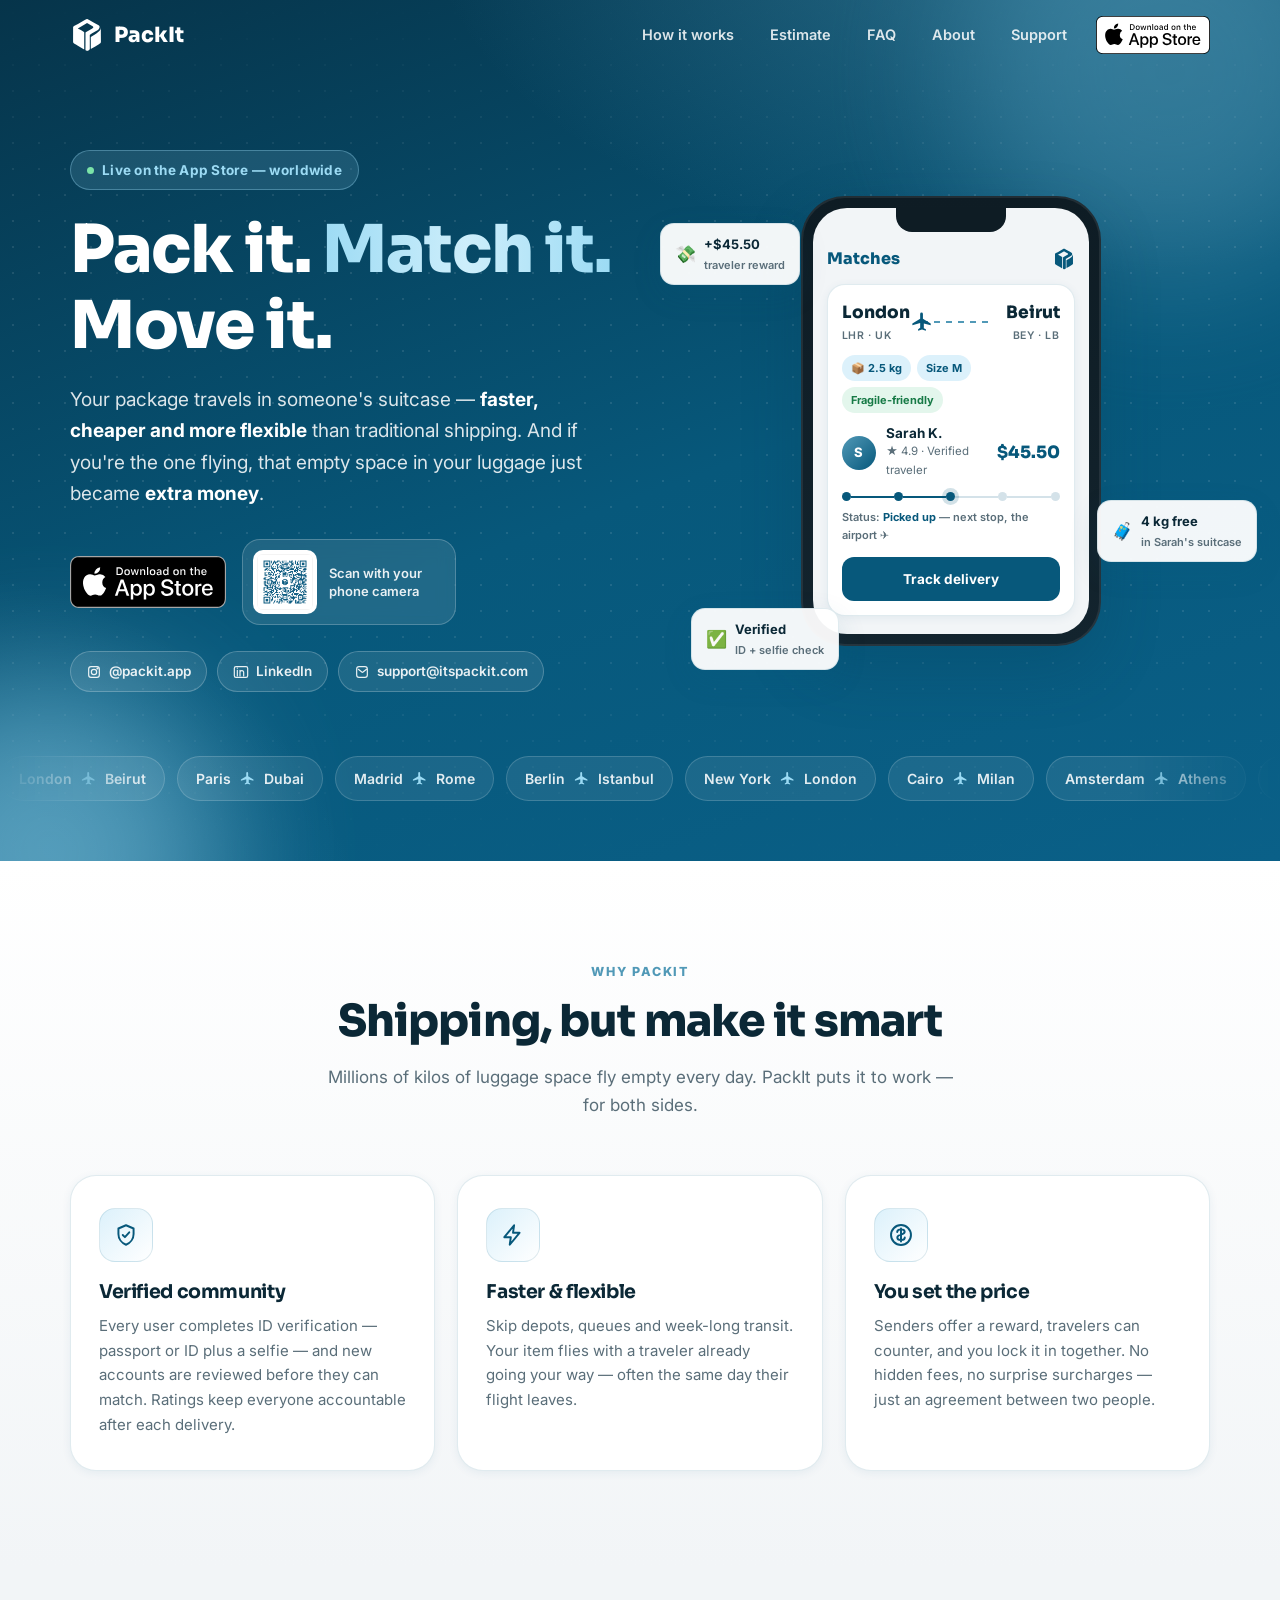
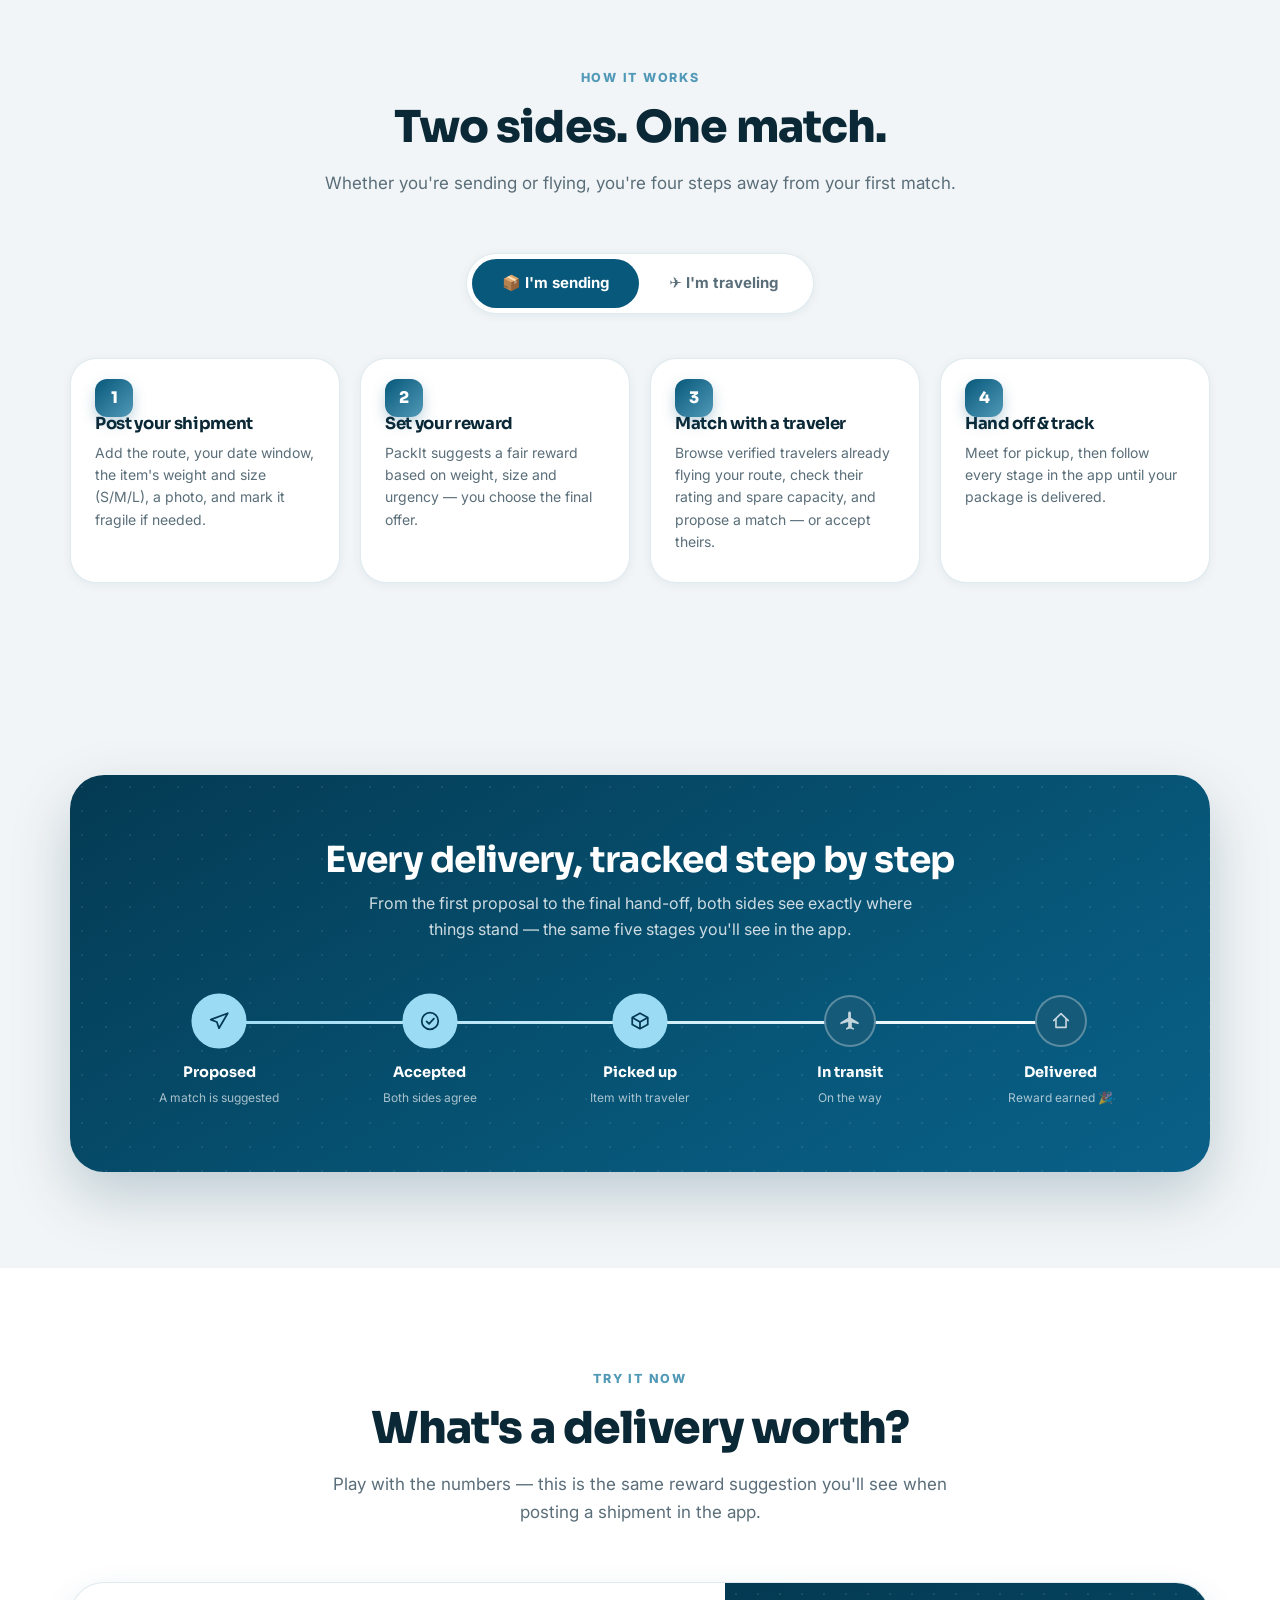
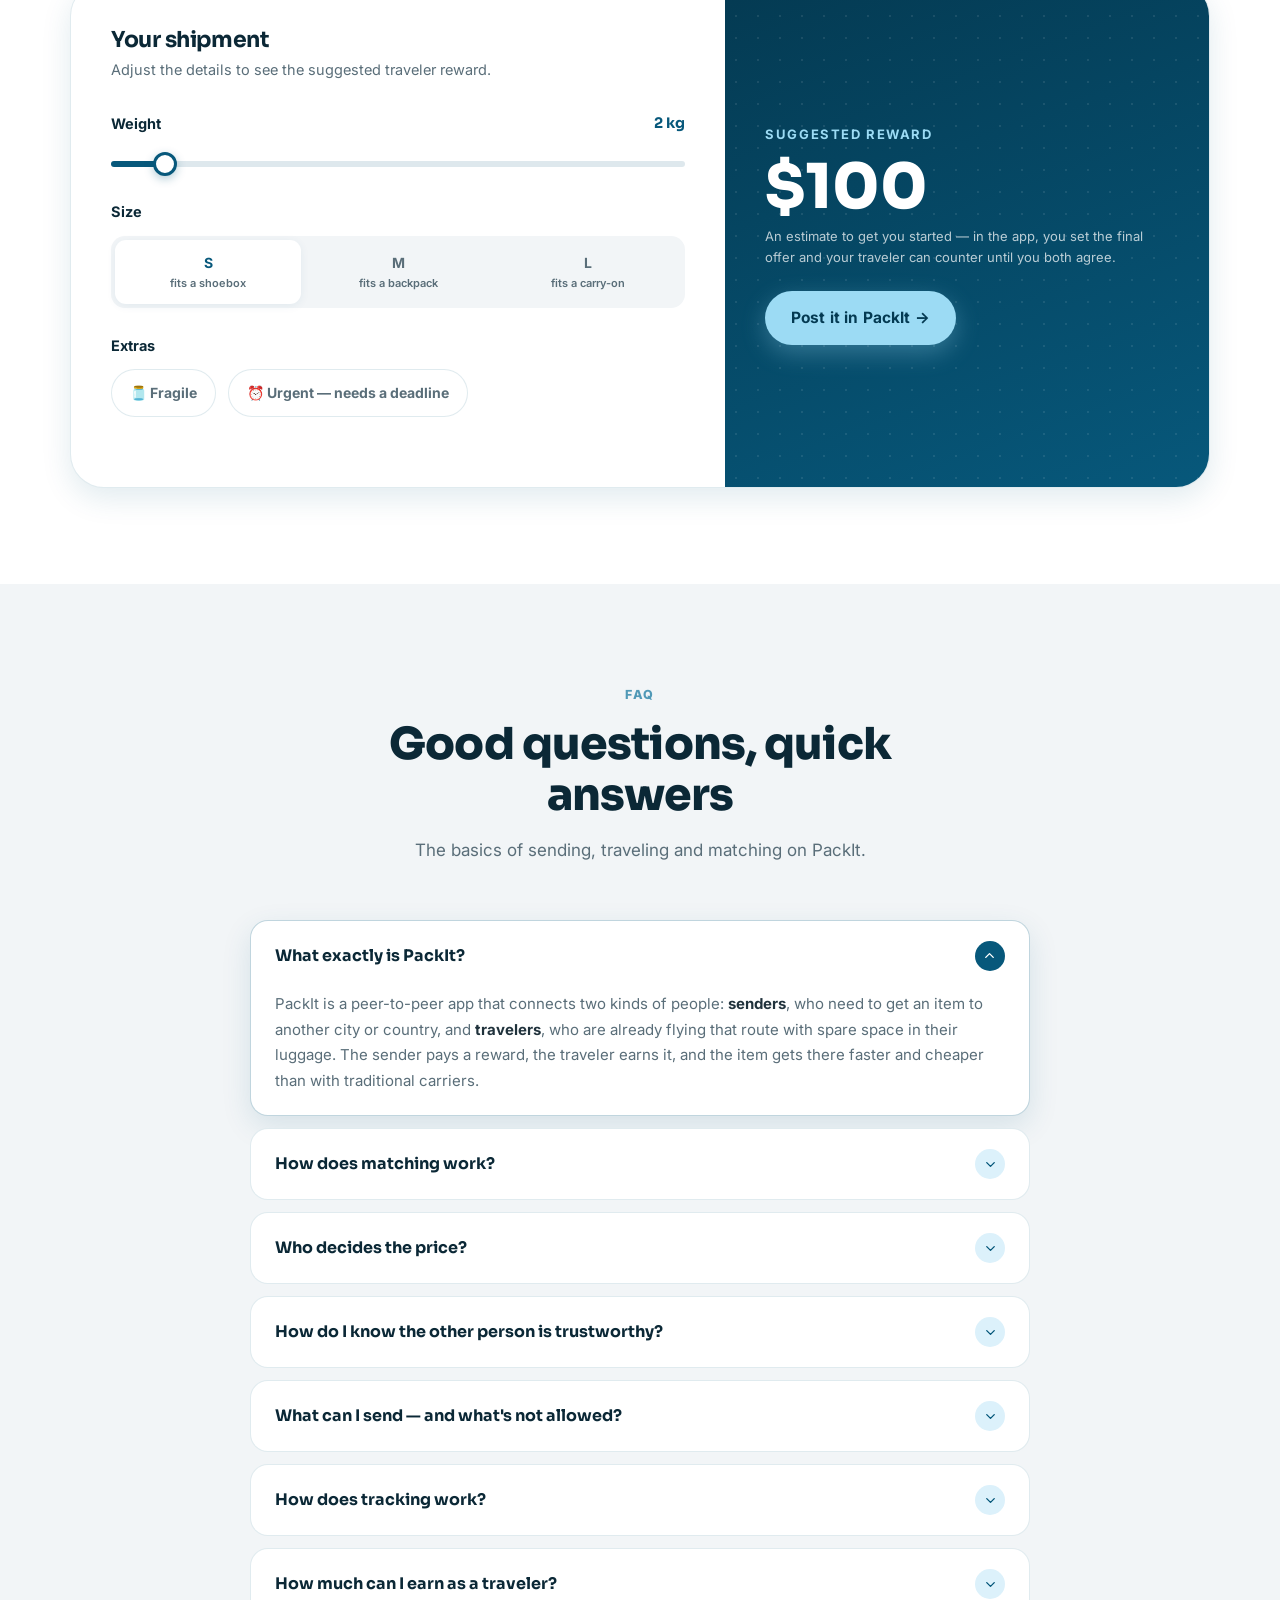
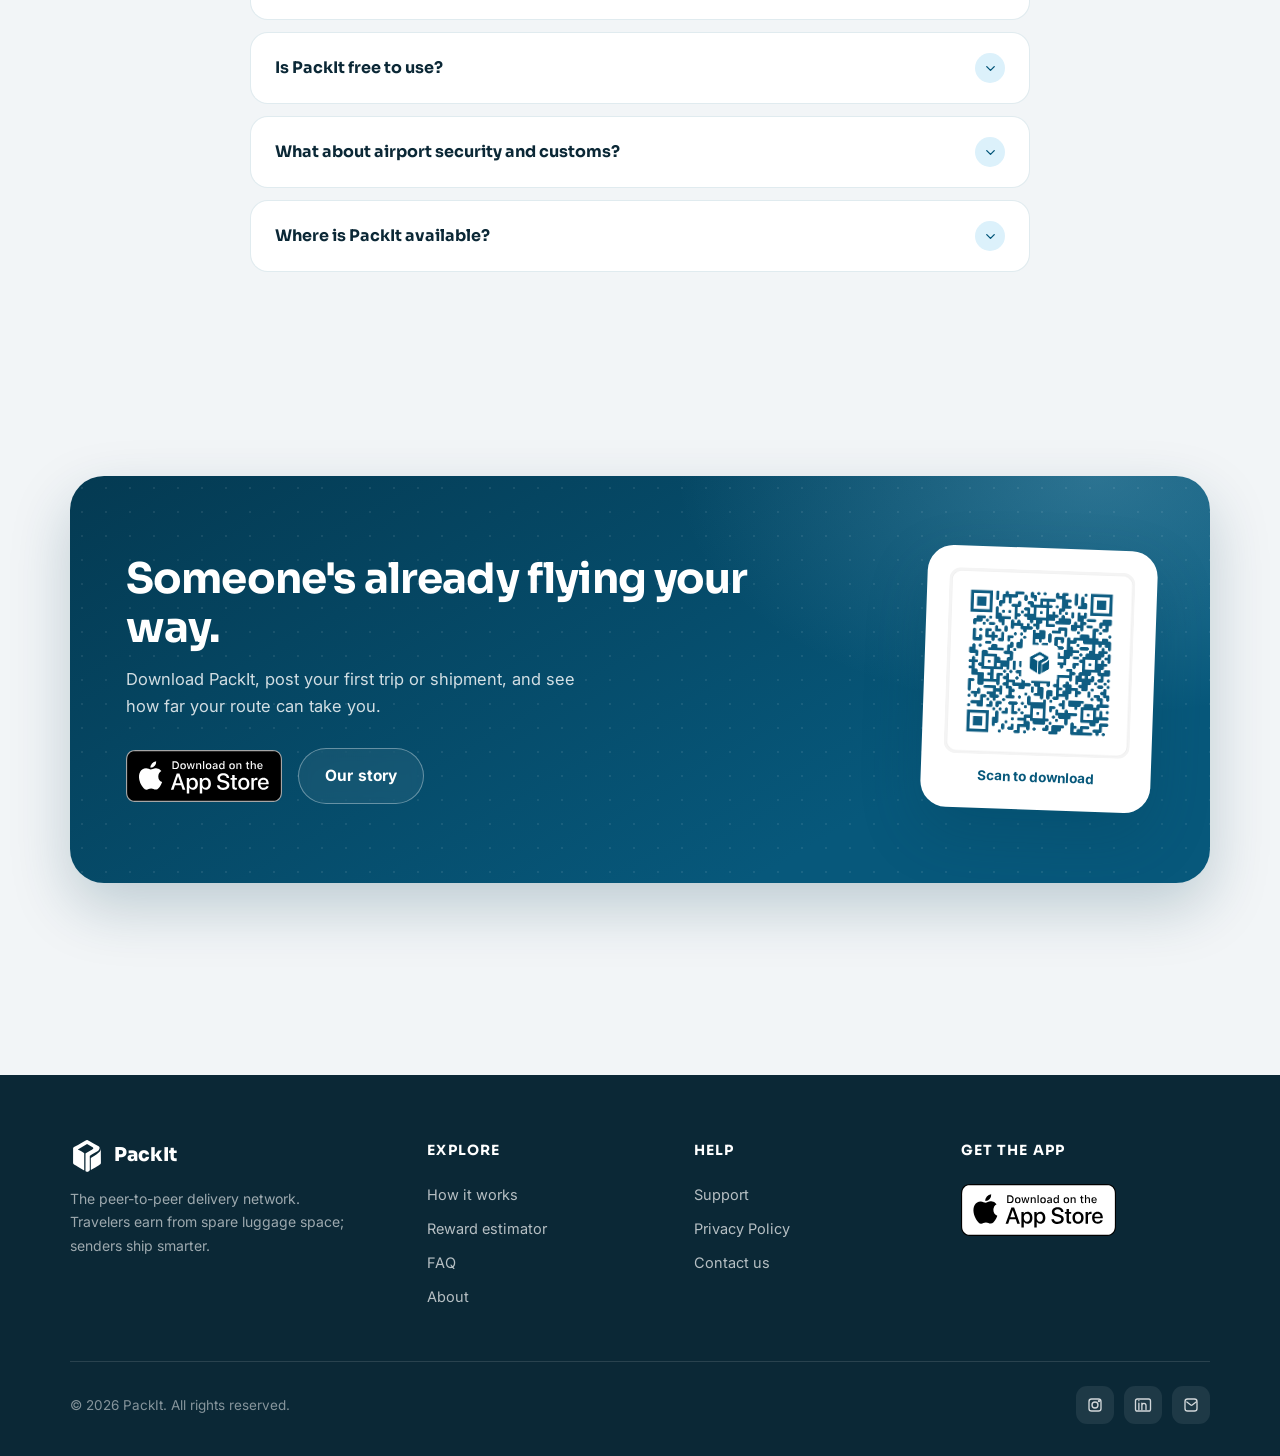
==== commit 938fb295: "Cache-bust CSS/JS after redesign Co-Authored-By: Claude Fable 5 <noreply@anthropic.com>" ====
--- a/index.html
+++ b/index.html
@@ -14,7 +14,7 @@
 <link rel="preconnect" href="https://fonts.googleapis.com"/>
 <link rel="preconnect" href="https://fonts.gstatic.com" crossorigin/>
 <link href="https://fonts.googleapis.com/css2?family=Inter:wght@400;500;600;700&family=Sora:wght@600;700;800&display=swap" rel="stylesheet"/>
-<link rel="stylesheet" href="styles.css"/>
+<link rel="stylesheet" href="styles.css?v=2"/>
 <script type="application/ld+json">
 {
   "@context": "https://schema.org",
@@ -451,6 +451,6 @@
   </div>
 </footer>
 
-<script src="script.js"></script>
+<script src="script.js?v=2"></script>
 </body>
 </html>
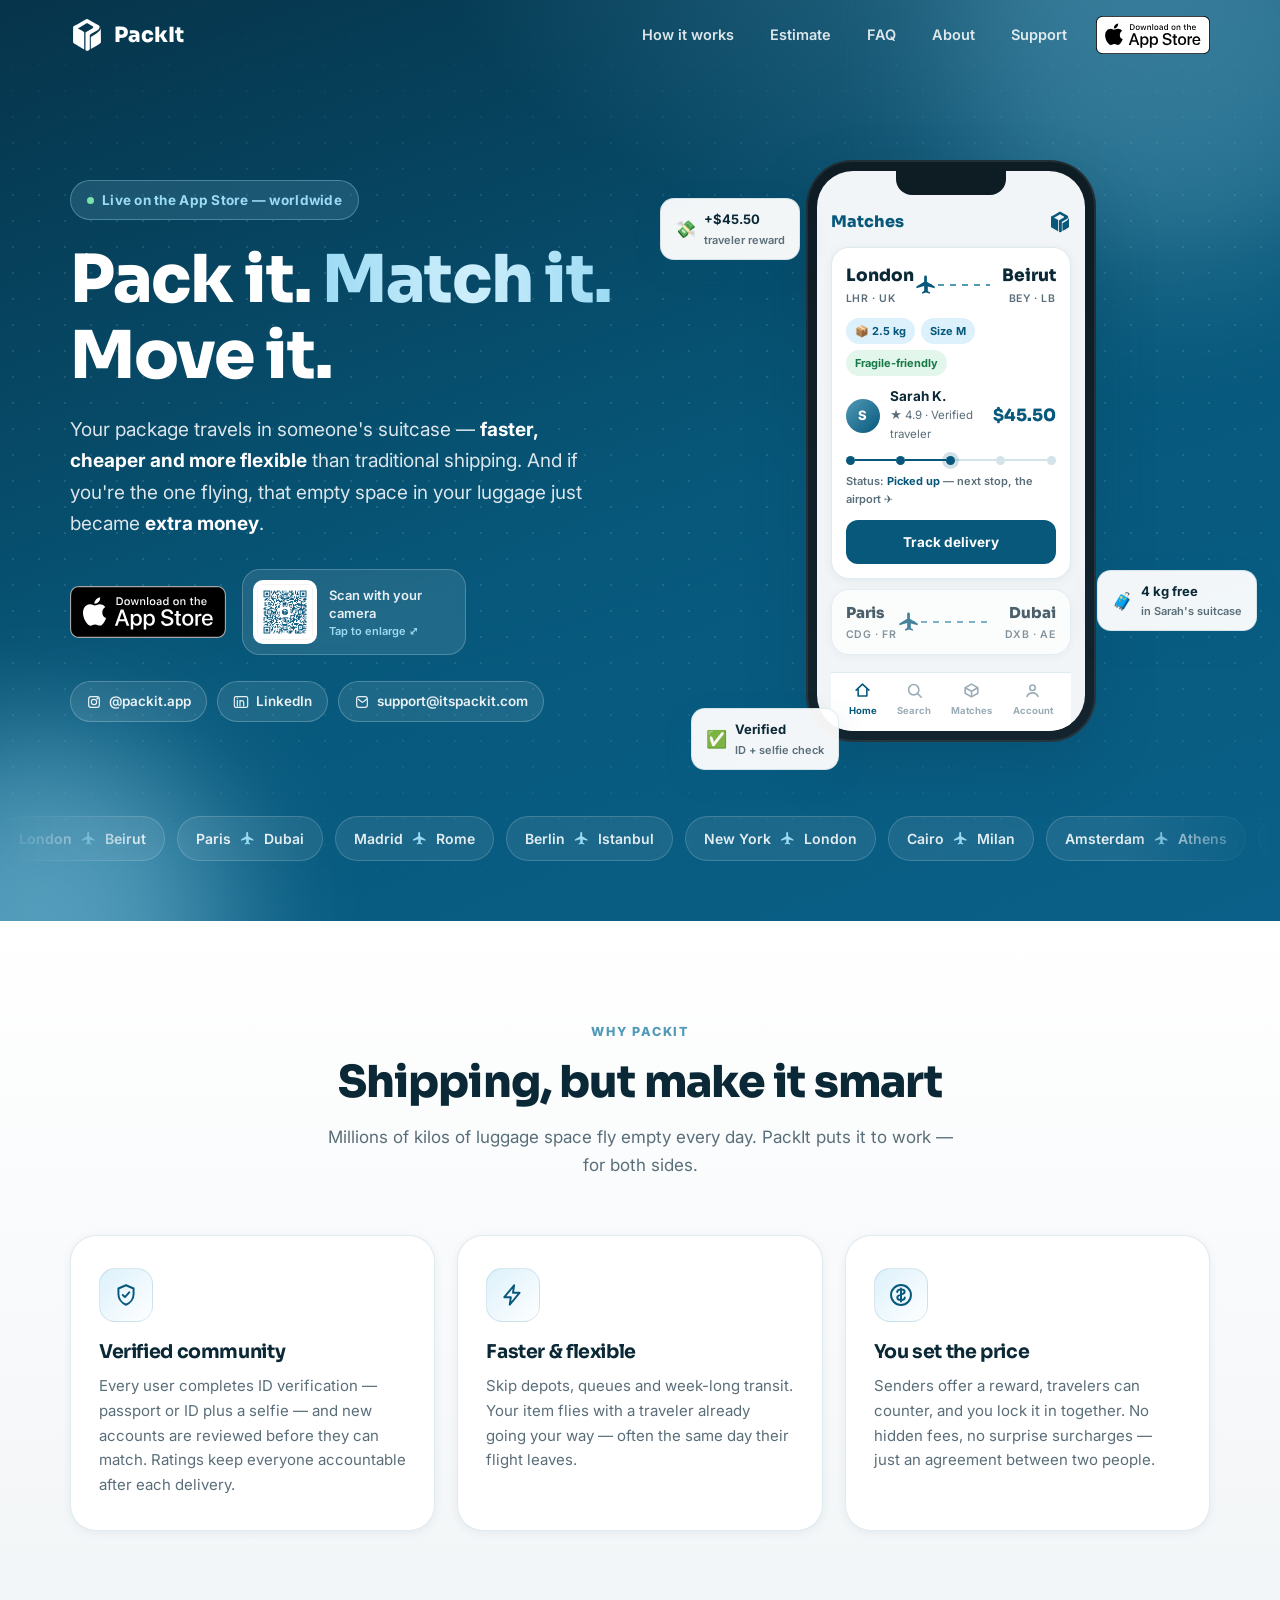
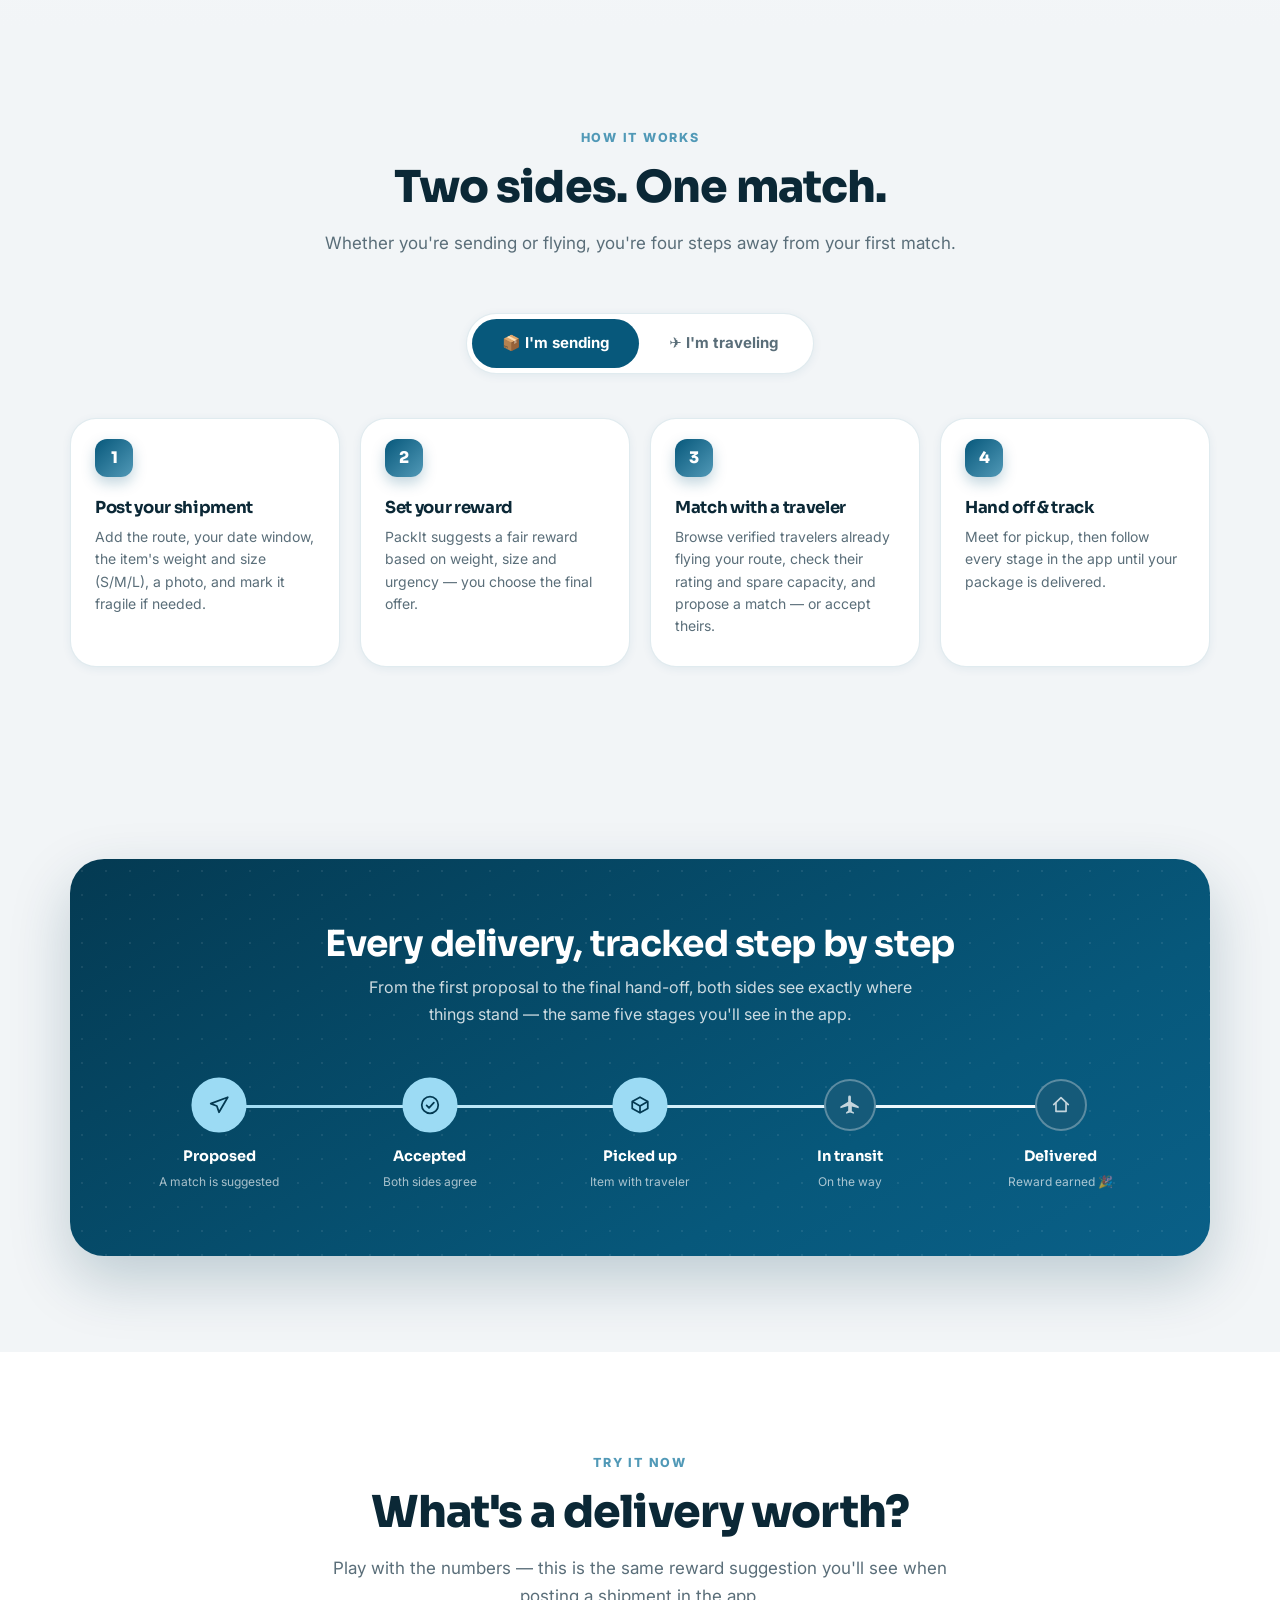
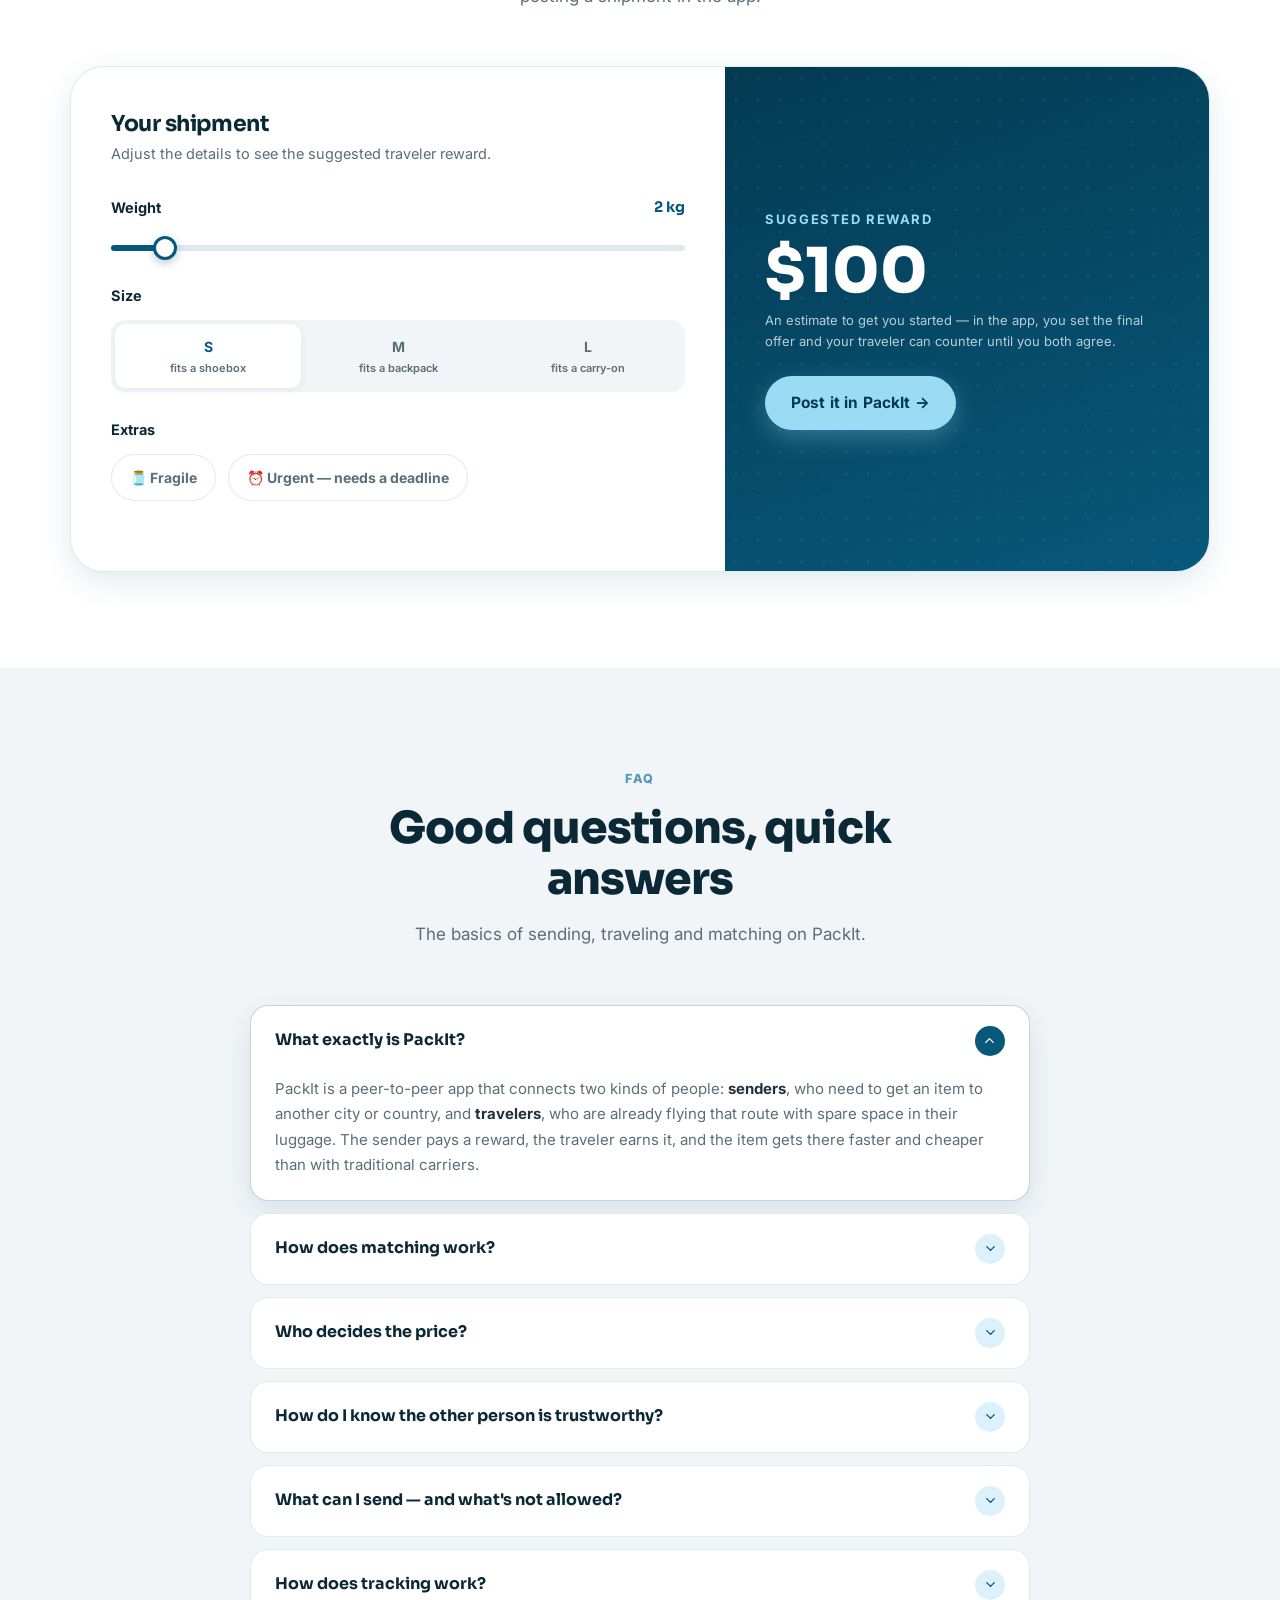
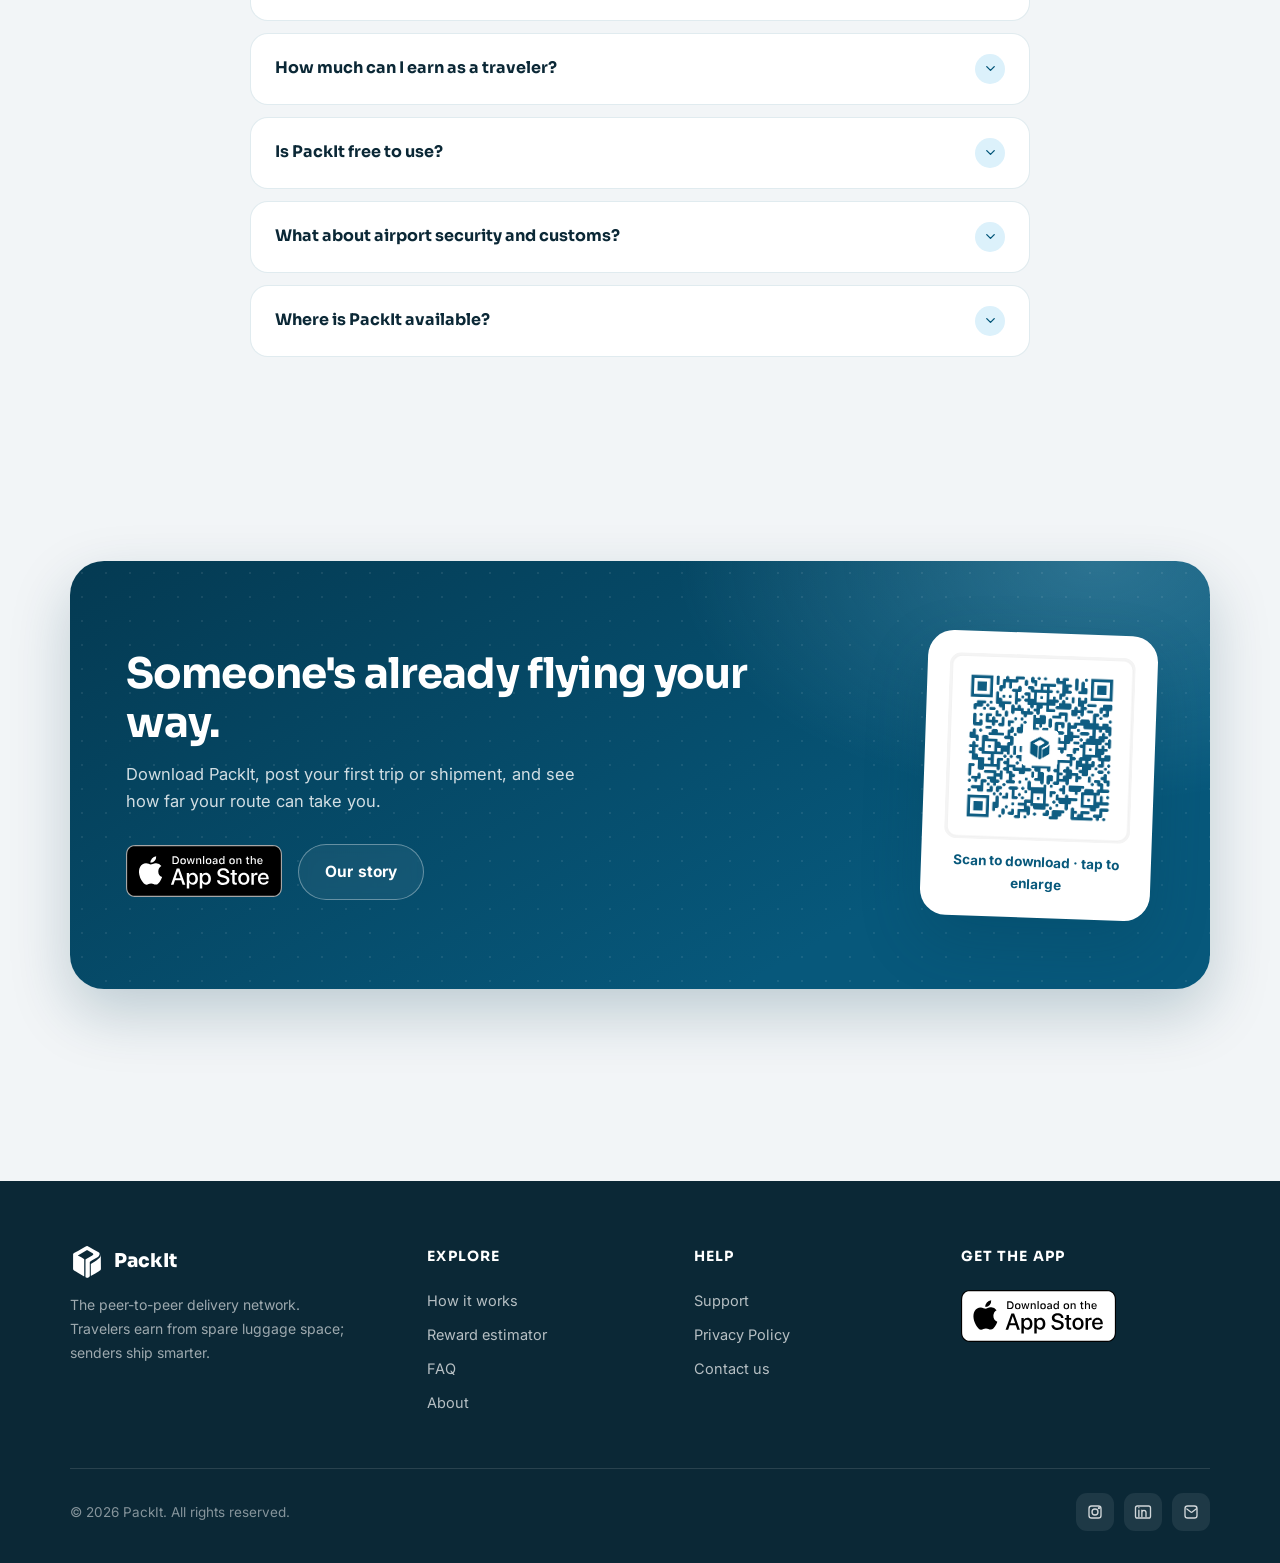
==== commit acee0739: "Fix phone proportions, add QR lightbox, fix step-number overlap Co-Authored-By: Claude Fable 5 <nore" ====
--- a/index.html
+++ b/index.html
@@ -14,7 +14,7 @@
 <link rel="preconnect" href="https://fonts.googleapis.com"/>
 <link rel="preconnect" href="https://fonts.gstatic.com" crossorigin/>
 <link href="https://fonts.googleapis.com/css2?family=Inter:wght@400;500;600;700&family=Sora:wght@600;700;800&display=swap" rel="stylesheet"/>
-<link rel="stylesheet" href="styles.css?v=2"/>
+<link rel="stylesheet" href="styles.css?v=3"/>
 <script type="application/ld+json">
 {
   "@context": "https://schema.org",
@@ -64,10 +64,10 @@
         <a class="appstore-badge" href="https://apps.apple.com/gb/app/packit-match-move/id6761582412" target="_blank" rel="noopener">
           <img src="assets/appstore-badge.svg" alt="Download on the App Store"/>
         </a>
-        <div class="qr-mini">
+        <button class="qr-mini" type="button" data-qr-zoom="assets/qr-packit-blue.png" aria-label="Enlarge the App Store QR code">
           <img src="assets/qr-packit-blue.png" alt="QR code to download PackIt"/>
-          <span>Scan with your phone camera</span>
-        </div>
+          <span>Scan with your camera<small>Tap to enlarge ⤢</small></span>
+        </button>
       </div>
       <div class="hero-social">
         <a class="pill" href="https://www.instagram.com/packit.app?utm_source=qr" target="_blank" rel="noopener">
@@ -122,6 +122,19 @@
               <div class="stage-label">Status: <b>Picked up</b> — next stop, the airport ✈️</div>
               <div class="mini-btn">Track delivery</div>
             </div>
+            <div class="match-card ghost">
+              <div class="route-row" style="margin-bottom:0">
+                <div><div class="city">Paris</div><div class="code">CDG · FR</div></div>
+                <div class="route-line"><svg class="plane" viewBox="0 0 24 24" fill="currentColor"><path d="M21.5 15.5v-2l-8.5-5V3.25a1.5 1.5 0 0 0-3 0V8.5l-8.5 5v2l8.5-2.5v5.25L7.75 19.9v1.6L12 20.25l4.25 1.25v-1.6L14 18.75V13.5l7.5 2Z"/></svg></div>
+                <div style="text-align:right"><div class="city">Dubai</div><div class="code">DXB · AE</div></div>
+              </div>
+            </div>
+            <div class="app-tabbar">
+              <span class="tb active"><svg viewBox="0 0 24 24" fill="none"><path d="M4 11.5 12 4l8 7.5" stroke="currentColor" stroke-width="2" stroke-linecap="round" stroke-linejoin="round"/><path d="M6.5 10v9h11v-9" stroke="currentColor" stroke-width="2" stroke-linecap="round" stroke-linejoin="round"/></svg>Home</span>
+              <span class="tb"><svg viewBox="0 0 24 24" fill="none"><circle cx="11" cy="11" r="6.5" stroke="currentColor" stroke-width="2"/><path d="m16 16 4.5 4.5" stroke="currentColor" stroke-width="2" stroke-linecap="round"/></svg>Search</span>
+              <span class="tb"><svg viewBox="0 0 24 24" fill="none"><path d="M4 8.5 12 4l8 4.5v7L12 20l-8-4.5v-7Z" stroke="currentColor" stroke-width="2" stroke-linejoin="round"/><path d="M4 8.5 12 13l8-4.5M12 13v7" stroke="currentColor" stroke-width="2" stroke-linejoin="round"/></svg>Matches</span>
+              <span class="tb"><svg viewBox="0 0 24 24" fill="none"><circle cx="12" cy="8.5" r="3.5" stroke="currentColor" stroke-width="2"/><path d="M5 19.5c1.3-3 3.9-4.5 7-4.5s5.7 1.5 7 4.5" stroke="currentColor" stroke-width="2" stroke-linecap="round"/></svg>Account</span>
+            </div>
           </div>
         </div>
       </div>
@@ -396,9 +409,9 @@
           <a class="btn ghost-dark" href="about.html">Our story</a>
         </div>
       </div>
-      <div class="qr-card">
+      <div class="qr-card" data-qr-zoom="assets/qr-packit-blue.png" role="button" tabindex="0" aria-label="Enlarge the App Store QR code">
         <img src="assets/qr-packit-blue.png" alt="QR code linking to PackIt on the App Store"/>
-        <span>Scan to download</span>
+        <span>Scan to download · tap to enlarge</span>
       </div>
     </div>
   </div>
@@ -451,6 +464,6 @@
   </div>
 </footer>
 
-<script src="script.js?v=2"></script>
+<script src="script.js?v=3"></script>
 </body>
 </html>
--- a/styles.css
+++ b/styles.css
@@ -192,23 +192,66 @@
   display:inline-flex;align-items:center;gap:12px;
   background:rgba(255,255,255,.1);border:1px solid rgba(255,255,255,.22);
   border-radius:var(--r-md);padding:10px 16px 10px 10px;backdrop-filter:blur(8px);
-}
+  transition:background .18s ease,transform .18s ease;
+}
+.qr-mini:hover{background:rgba(255,255,255,.18);transform:translateY(-2px)}
 .qr-mini img{width:64px;height:64px;border-radius:10px;background:#fff;padding:4px}
-.qr-mini span{font-size:13px;font-weight:600;color:rgba(255,255,255,.9);line-height:1.4;max-width:110px}
+.qr-mini span{font-size:13px;font-weight:600;color:rgba(255,255,255,.9);line-height:1.4;max-width:120px;text-align:left}
+.qr-mini small{display:block;font-size:11px;font-weight:600;color:var(--accent);margin-top:2px}
+
+/* QR lightbox */
+[data-qr-zoom]{cursor:zoom-in}
+.qr-modal{
+  position:fixed;inset:0;z-index:300;
+  background:rgba(4,42,60,.75);backdrop-filter:blur(10px);-webkit-backdrop-filter:blur(10px);
+  display:flex;align-items:center;justify-content:center;padding:24px;
+  opacity:0;pointer-events:none;transition:opacity .25s ease;
+}
+.qr-modal.open{opacity:1;pointer-events:auto}
+.qr-modal-card{
+  position:relative;background:#fff;border-radius:var(--r-lg);padding:30px 30px 26px;text-align:center;
+  max-width:min(440px,92vw);box-shadow:var(--shadow-lg);
+  transform:scale(.9) translateY(10px);transition:transform .25s ease;
+}
+.qr-modal.open .qr-modal-card{transform:none}
+.qr-modal-card img{width:min(330px,72vw);height:auto;margin:0 auto;border-radius:14px}
+.qr-modal-card .qm-title{display:block;margin-top:16px;font-family:var(--font-display);font-weight:800;font-size:17px;color:var(--primary)}
+.qr-modal-card .qm-sub{display:block;margin-top:4px;font-size:13.5px;color:var(--muted)}
+.qr-modal-close{
+  position:absolute;top:14px;right:14px;width:34px;height:34px;border-radius:50%;
+  background:var(--bg);color:var(--muted);font-size:20px;line-height:1;
+  display:flex;align-items:center;justify-content:center;transition:all .18s ease;
+}
+.qr-modal-close:hover{background:var(--accent-soft);color:var(--primary)}
 
 /* ---------- Phone mockup ---------- */
 .hero-visual{position:relative;display:flex;justify-content:center;padding:10px 0}
 .phone{
-  position:relative;width:300px;
+  position:relative;width:290px;
   background:linear-gradient(180deg,#0E1C24,#13242E);
-  border-radius:44px;padding:12px;
+  border-radius:46px;padding:11px;
   box-shadow:var(--shadow-lg),inset 0 0 0 2px rgba(255,255,255,.08);
   animation:phoneFloat 7s ease-in-out infinite;
 }
 @keyframes phoneFloat{0%,100%{transform:translateY(0) rotate(-1deg)}50%{transform:translateY(-14px) rotate(.5deg)}}
-.phone-screen{background:var(--bg);border-radius:34px;overflow:hidden}
-.phone-notch{width:110px;height:24px;background:#0E1C24;border-radius:0 0 16px 16px;margin:0 auto}
-.app-ui{padding:14px 14px 18px}
+.phone-screen{
+  background:var(--bg);border-radius:36px;overflow:hidden;
+  aspect-ratio:9/18.8;display:flex;flex-direction:column;
+}
+.phone-notch{flex:none;width:110px;height:24px;background:#0E1C24;border-radius:0 0 16px 16px;margin:0 auto}
+.app-ui{flex:1;display:flex;flex-direction:column;min-height:0;padding:14px 14px 0}
+.match-card.ghost{opacity:.72;margin-top:10px;padding:11px 14px}
+.match-card.ghost .city{font-size:15px}
+.app-tabbar{
+  margin-top:auto;flex:none;display:flex;justify-content:space-around;align-items:center;
+  padding:8px 8px 12px;background:#fff;border-top:1px solid var(--line);
+}
+.app-tabbar .tb{
+  display:flex;flex-direction:column;align-items:center;gap:3px;
+  font-size:9.5px;font-weight:700;color:#9AACB6;
+}
+.app-tabbar .tb svg{width:19px;height:19px}
+.app-tabbar .tb.active{color:var(--primary)}
 .app-head{display:flex;align-items:center;justify-content:space-between;margin-bottom:12px}
 .app-head .t{font-family:var(--font-display);font-weight:800;font-size:16px;color:var(--primary)}
 .app-head img{width:22px;height:22px}
@@ -341,7 +384,7 @@
 .tab-panel.active{display:grid;grid-template-columns:repeat(4,1fr);gap:20px;animation:fadeUp .45s ease}
 @keyframes fadeUp{from{opacity:0;transform:translateY(14px)}to{opacity:1;transform:none}}
 .step-card{
-  position:relative;background:#fff;border-radius:var(--r-lg);padding:56px 24px 28px;
+  position:relative;background:#fff;border-radius:var(--r-lg);padding:80px 24px 28px;
   border:1px solid var(--line);box-shadow:var(--shadow-sm);
   transition:transform .25s ease,box-shadow .25s ease;
 }
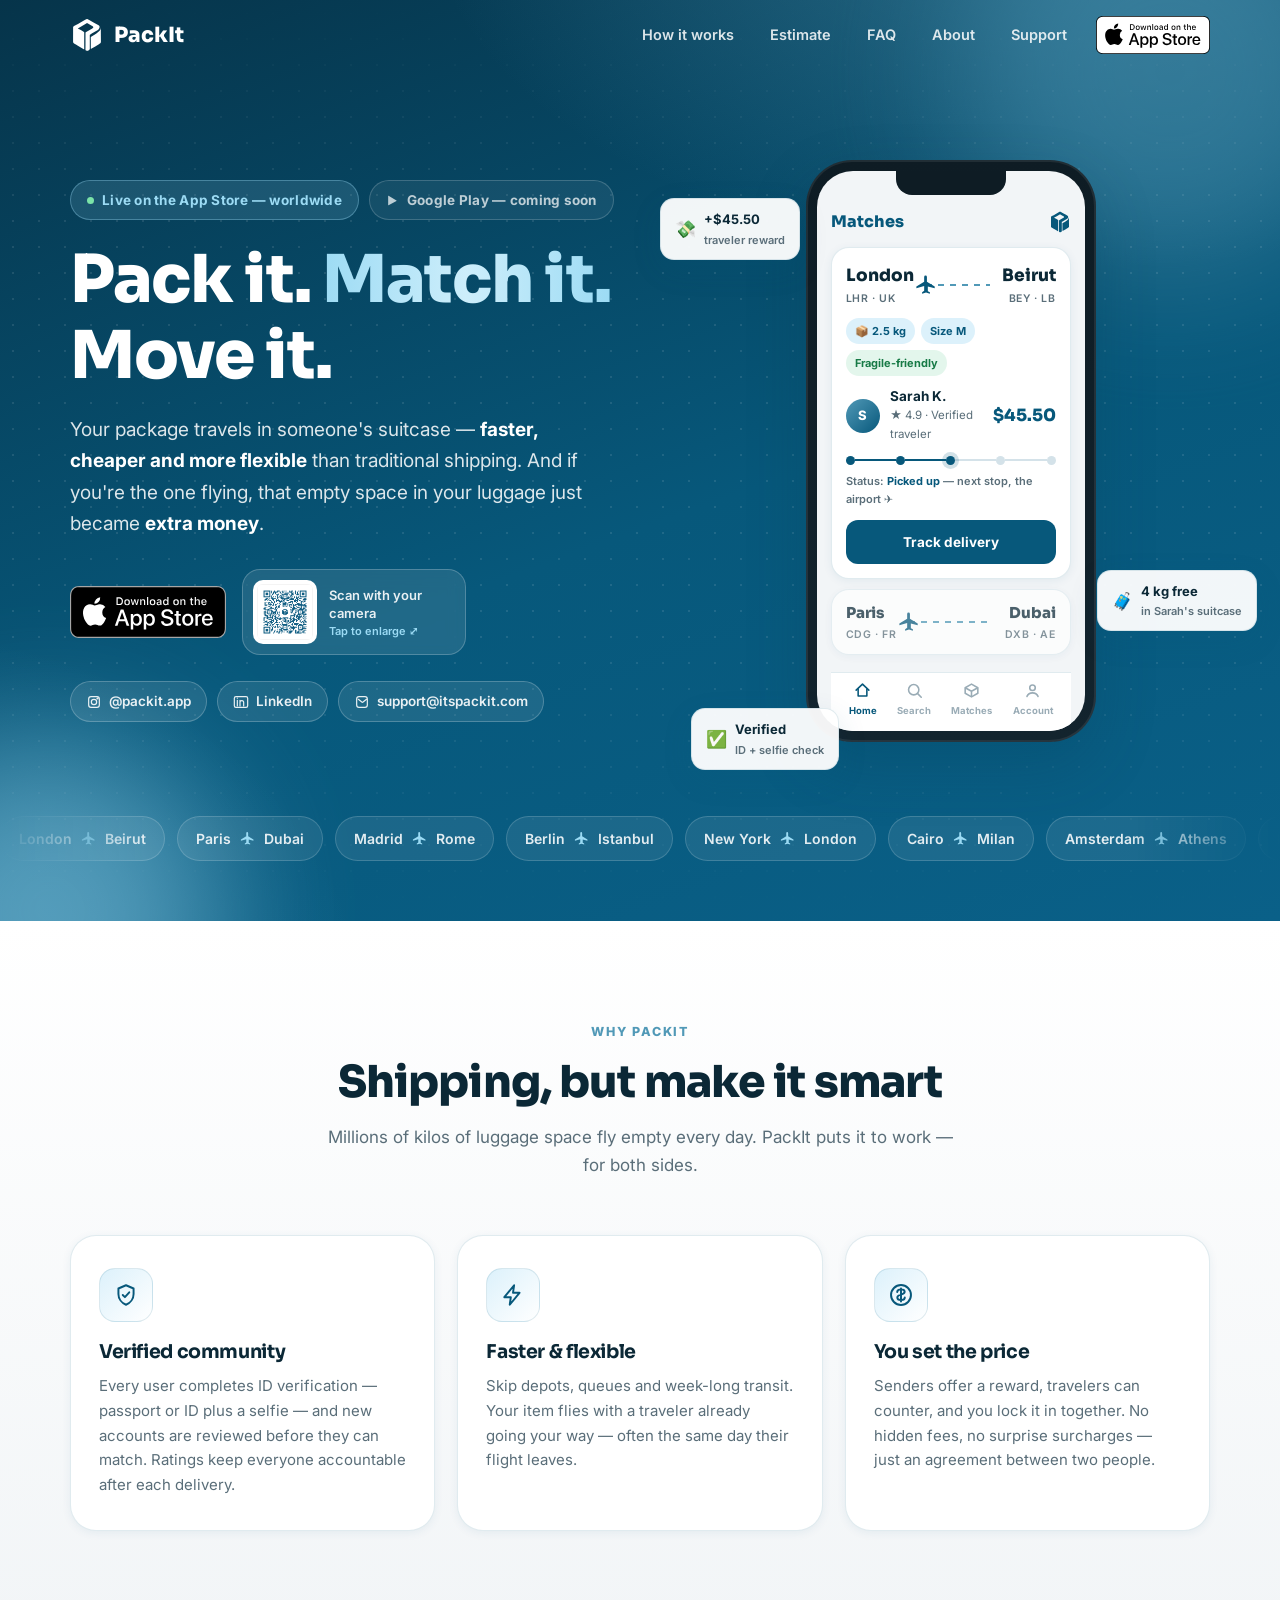
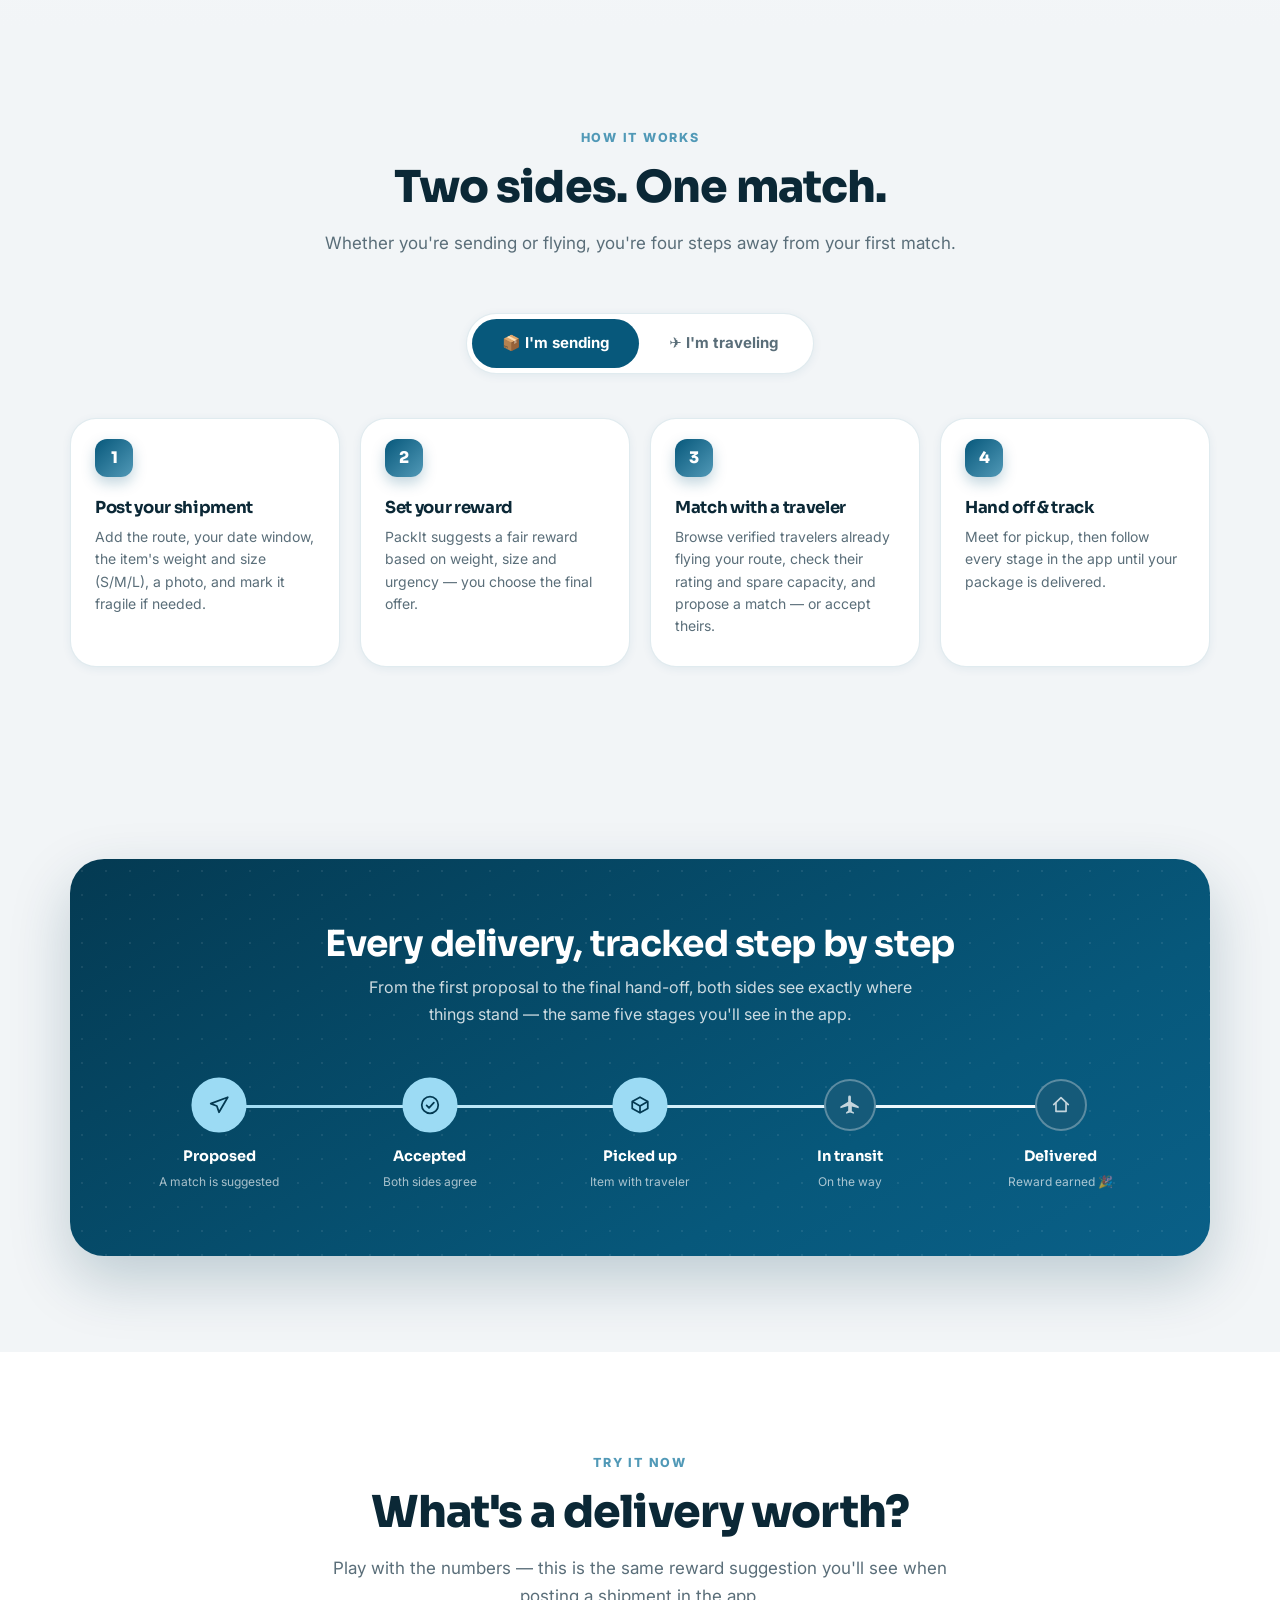
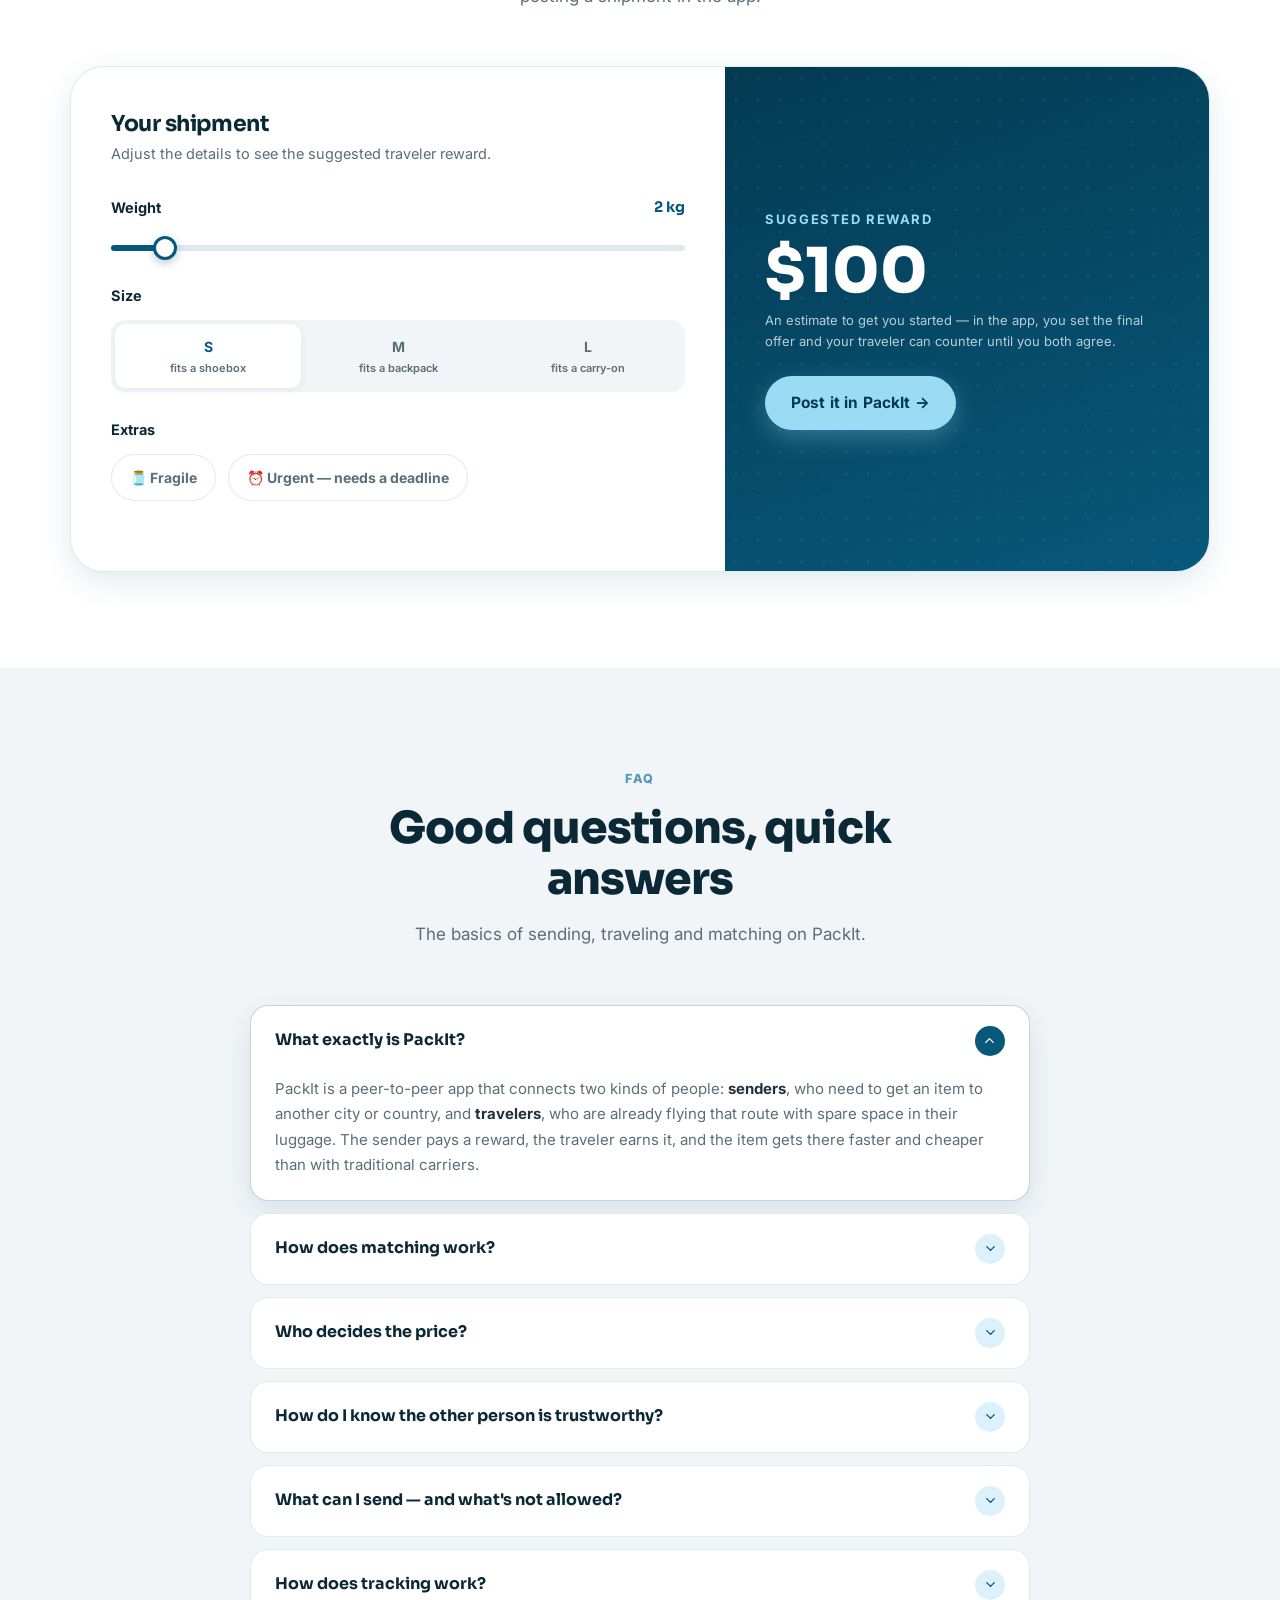
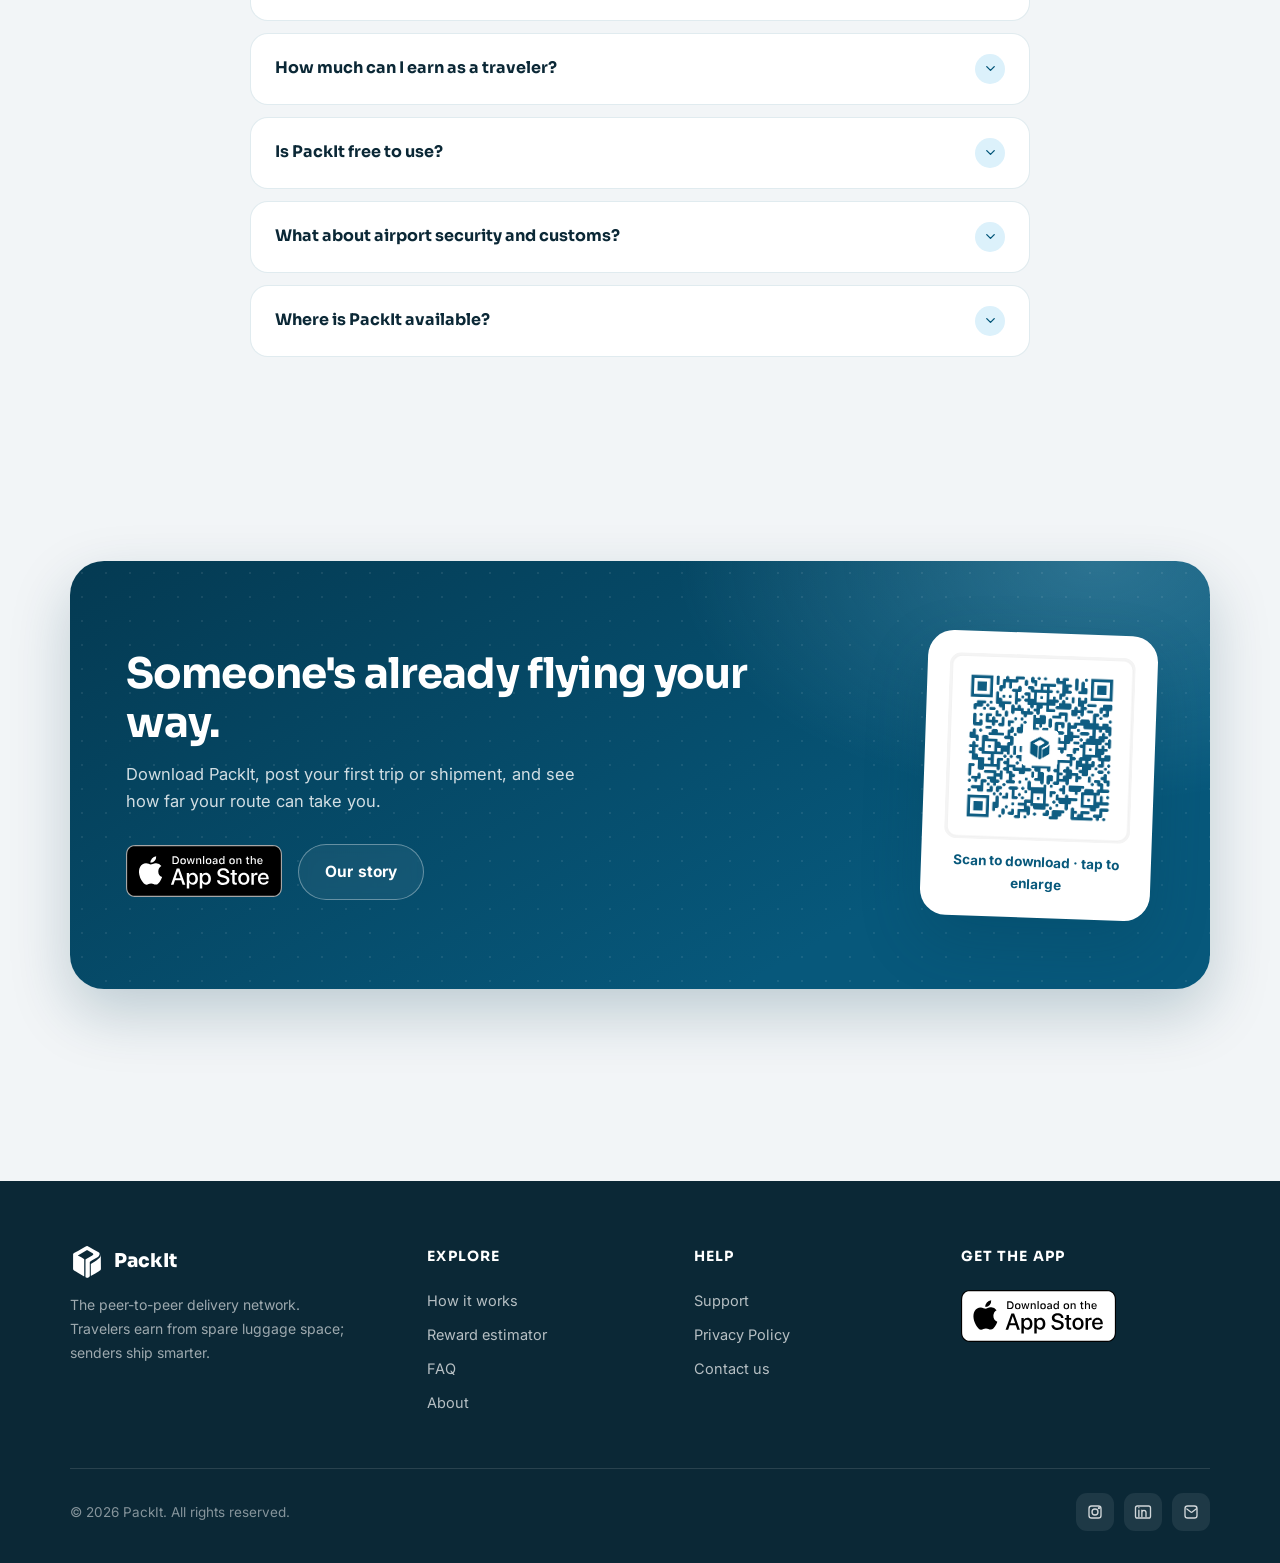
==== commit edf901a8: "Add Google Play coming-soon pill to hero Co-Authored-By: Claude Fable 5 <noreply@anthropic.com>" ====
--- a/index.html
+++ b/index.html
@@ -57,7 +57,13 @@
   <div class="orb a"></div><div class="orb b"></div>
   <div class="container hero-grid">
     <div>
-      <div class="kicker"><span class="dot"></span> Live on the App Store — worldwide</div>
+      <div class="kicker-row">
+        <div class="kicker"><span class="dot"></span> Live on the App Store — worldwide</div>
+        <div class="kicker soft">
+          <svg viewBox="0 0 24 24" fill="currentColor" style="width:13px;height:13px;flex:none"><path d="M4 3.5v17c0 .4.4.6.7.4l14.6-8.1c.4-.2.4-.7 0-.9L4.7 3.1c-.3-.2-.7 0-.7.4Z"/></svg>
+          Google Play — coming soon
+        </div>
+      </div>
       <h1>Pack it. <span class="grad">Match it.</span> Move it.</h1>
       <p class="lead">Your package travels in someone's suitcase — <b>faster, cheaper and more flexible</b> than traditional shipping. And if you're the one flying, that empty space in your luggage just became <b>extra money</b>.</p>
       <div class="cta-row">
--- a/styles.css
+++ b/styles.css
@@ -161,12 +161,16 @@
   position:relative;z-index:2;
   display:grid;grid-template-columns:1.05fr .95fr;gap:48px;align-items:center;
 }
+.kicker-row{display:flex;align-items:center;gap:10px;flex-wrap:wrap;margin-bottom:22px}
 .kicker{
   display:inline-flex;align-items:center;gap:8px;
   padding:8px 16px;border-radius:999px;
   background:rgba(156,219,244,.14);border:1px solid rgba(156,219,244,.35);
   color:var(--accent);font-size:13.5px;font-weight:700;letter-spacing:.02em;
-  margin-bottom:22px;
+}
+.kicker.soft{
+  background:rgba(255,255,255,.06);border-color:rgba(255,255,255,.18);
+  color:rgba(255,255,255,.72);
 }
 .kicker .dot{width:7px;height:7px;border-radius:50%;background:#7BE3A8;box-shadow:0 0 0 0 rgba(123,227,168,.6);animation:pulse 2s infinite}
 @keyframes pulse{0%{box-shadow:0 0 0 0 rgba(123,227,168,.55)}70%{box-shadow:0 0 0 9px rgba(123,227,168,0)}100%{box-shadow:0 0 0 0 rgba(123,227,168,0)}}
@@ -668,7 +672,7 @@
   .hero{padding:130px 0 48px}
   .hero-grid{grid-template-columns:1fr;gap:56px;text-align:center}
   .hero .lead{margin-left:auto;margin-right:auto}
-  .cta-row,.hero-social{justify-content:center}
+  .cta-row,.hero-social,.kicker-row{justify-content:center}
   .hero-visual{margin-top:8px}
   .chip-1{left:2%}
   .chip-2{right:0}
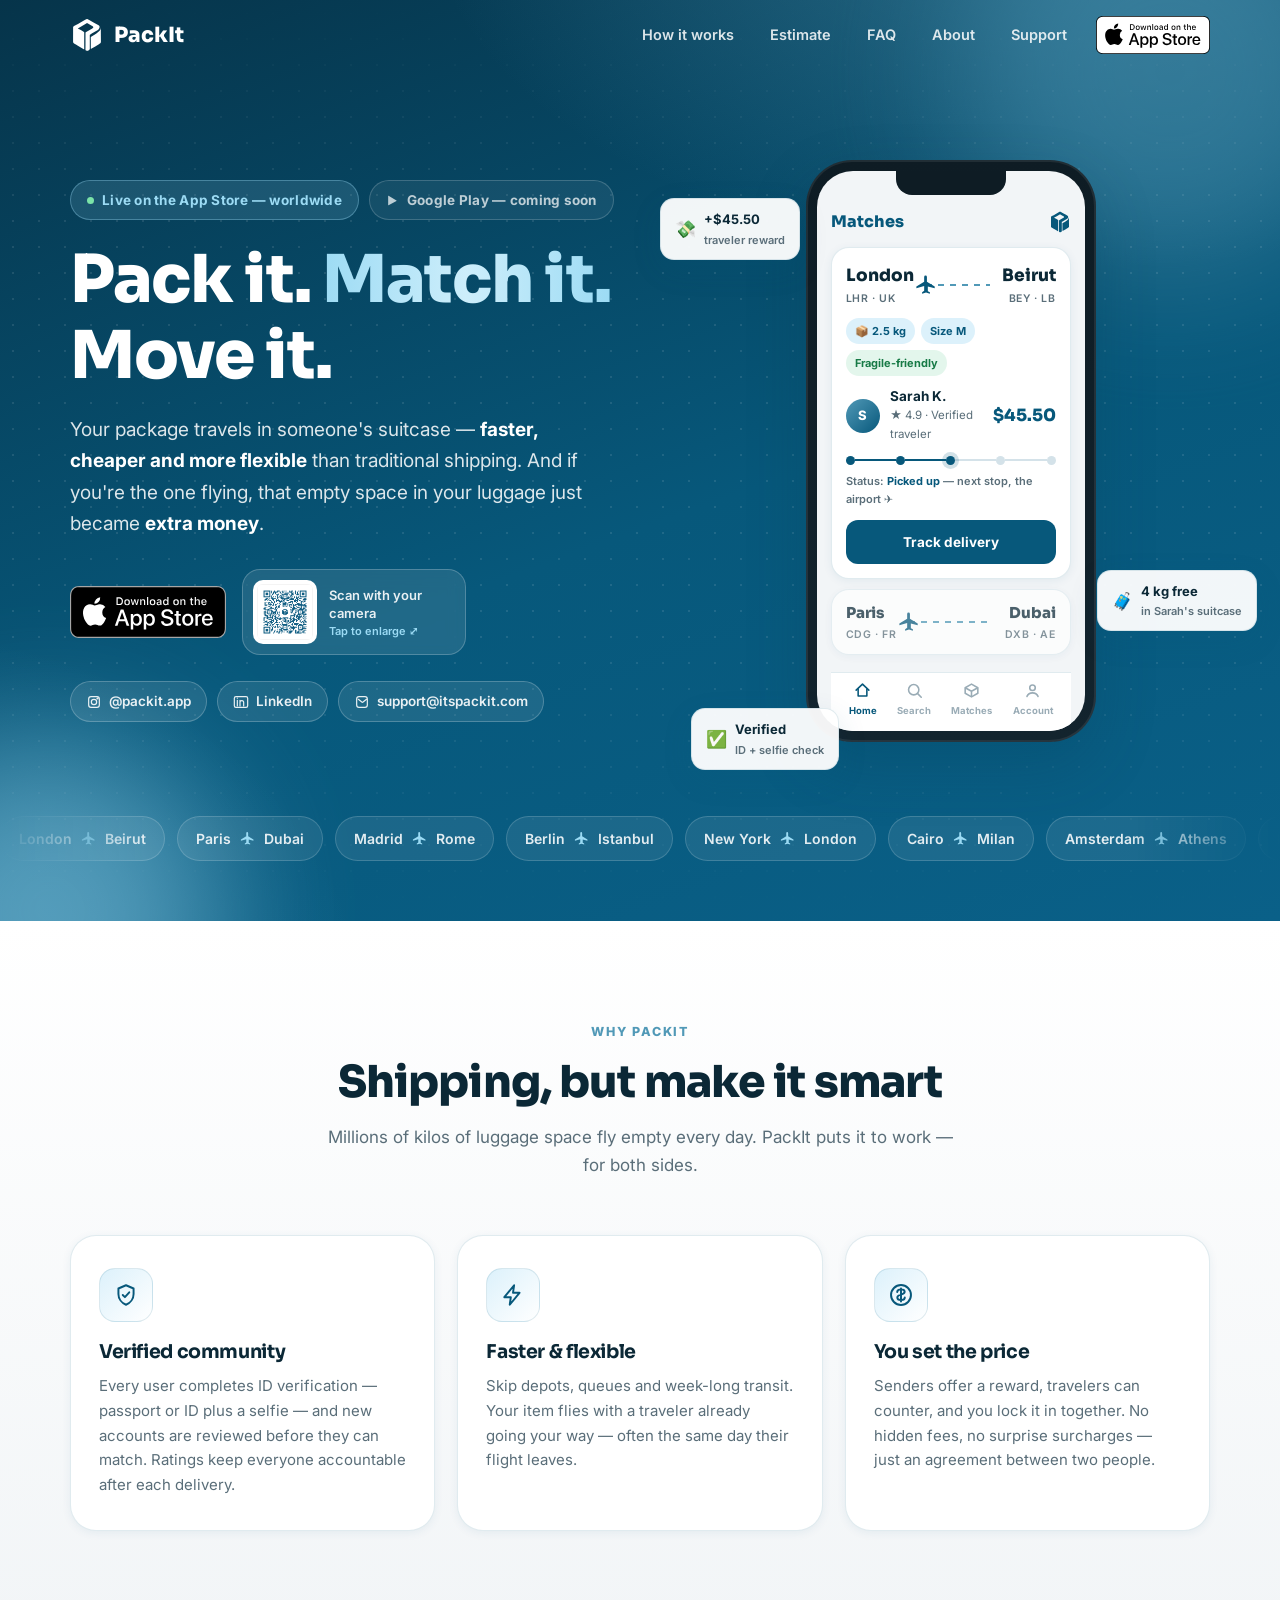
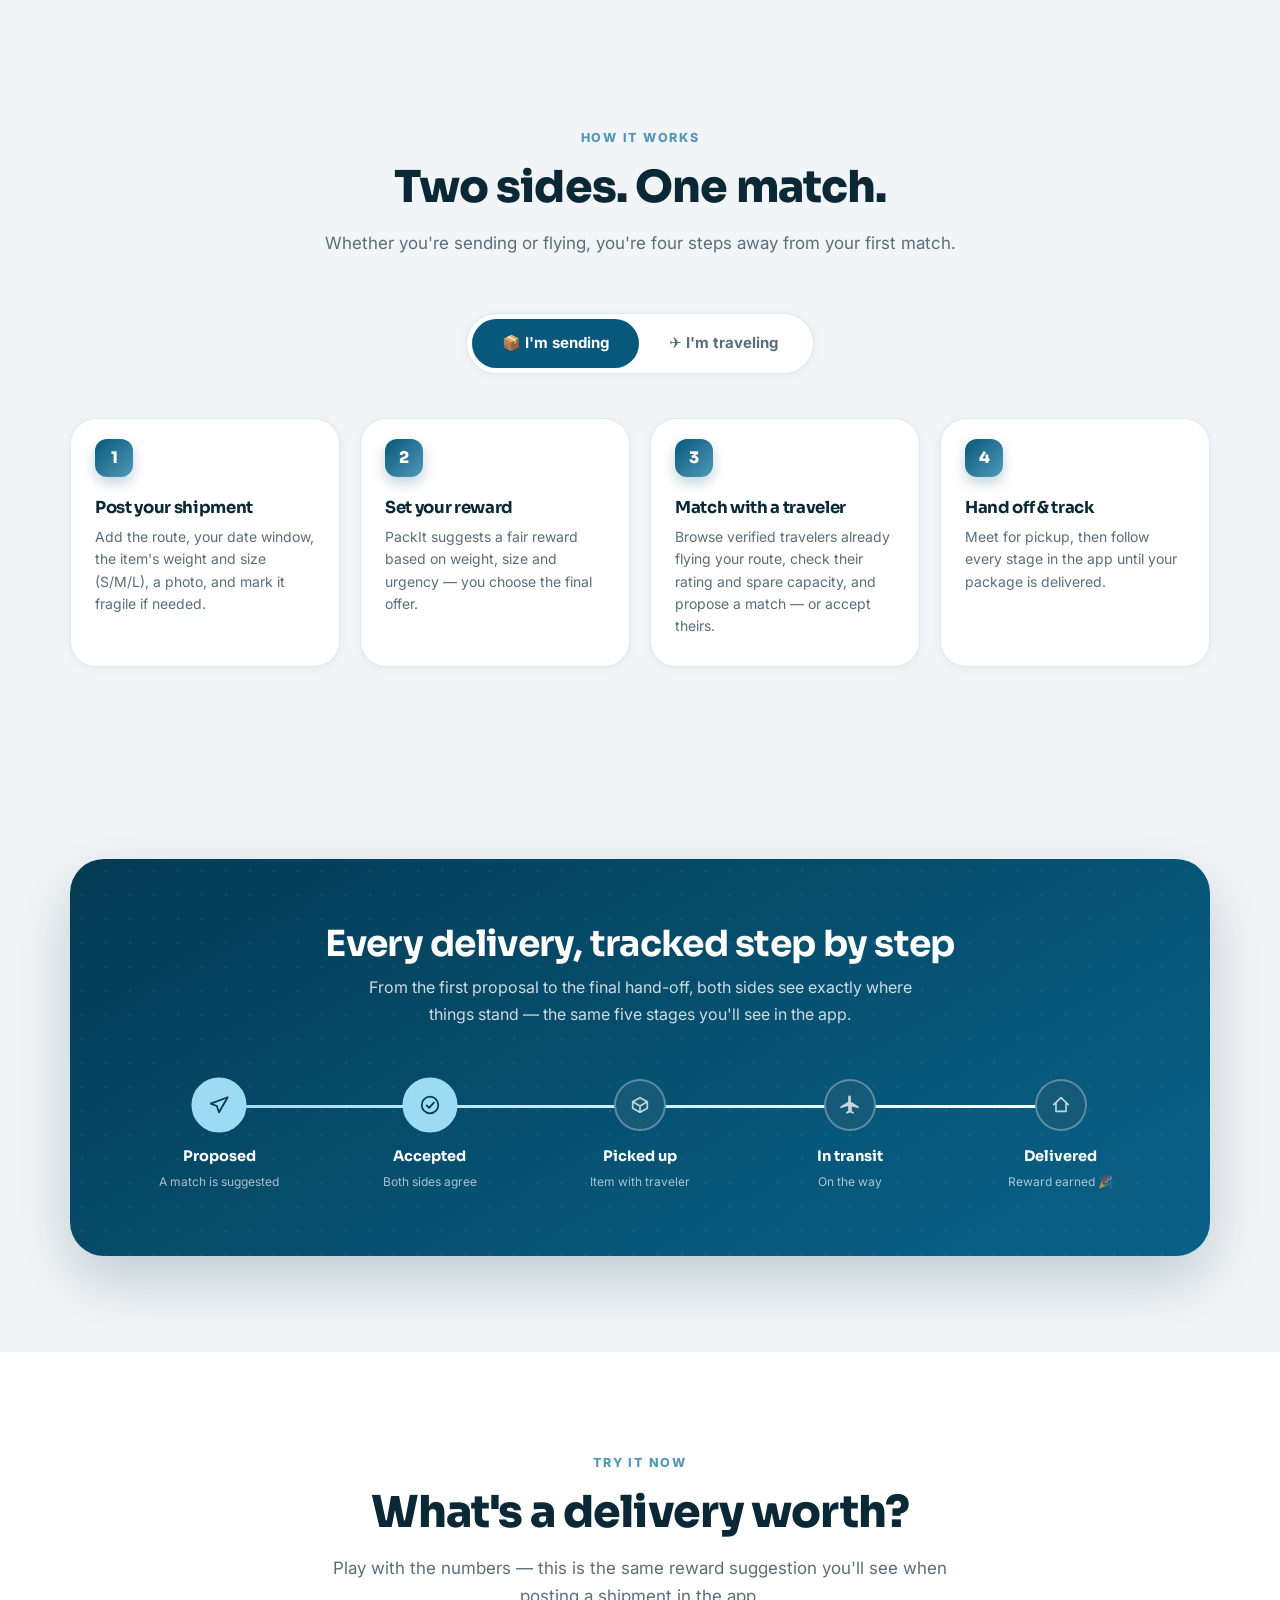
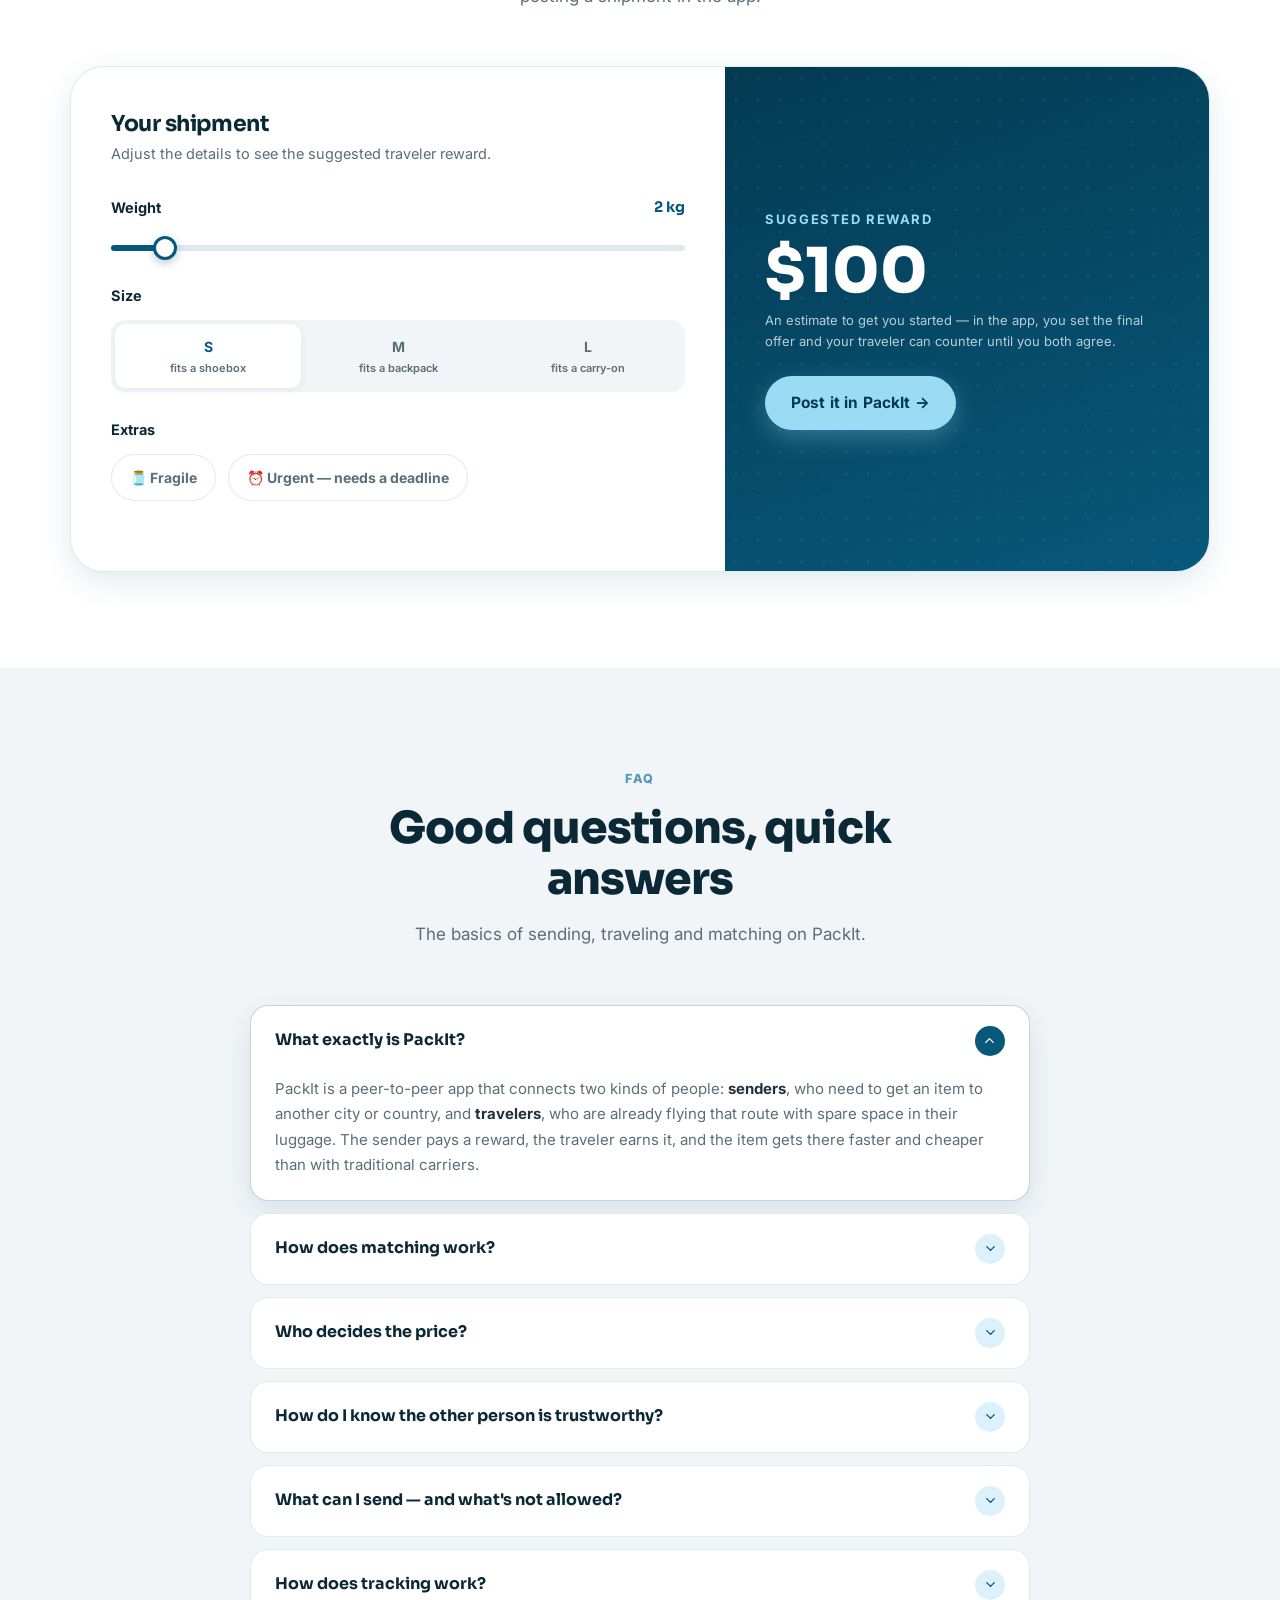
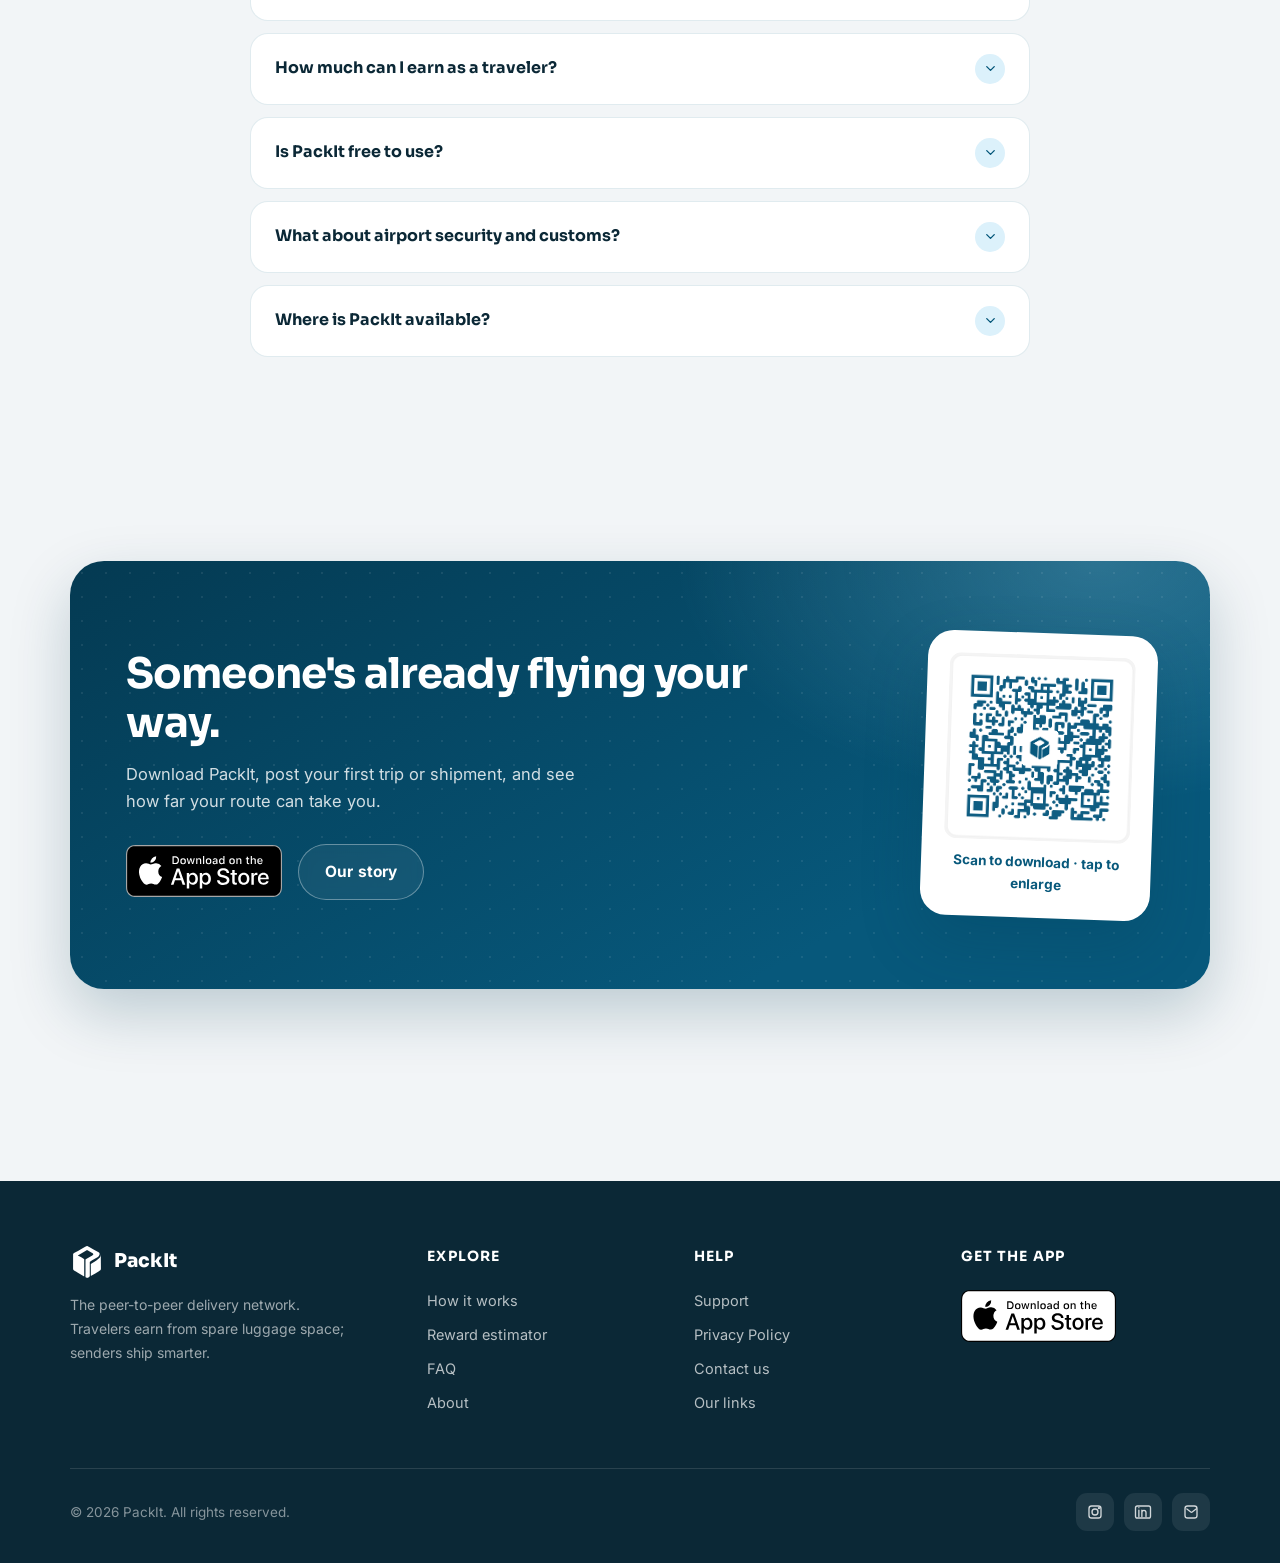
==== commit dfad50f8: "Add /links page (link-in-bio) with QR code, footer links, v=4 cache bust Co-Authored-By: Claude Fabl" ====
--- a/index.html
+++ b/index.html
@@ -14,7 +14,7 @@
 <link rel="preconnect" href="https://fonts.googleapis.com"/>
 <link rel="preconnect" href="https://fonts.gstatic.com" crossorigin/>
 <link href="https://fonts.googleapis.com/css2?family=Inter:wght@400;500;600;700&family=Sora:wght@600;700;800&display=swap" rel="stylesheet"/>
-<link rel="stylesheet" href="styles.css?v=3"/>
+<link rel="stylesheet" href="styles.css?v=4"/>
 <script type="application/ld+json">
 {
   "@context": "https://schema.org",
@@ -445,6 +445,7 @@
         <a href="support.html">Support</a>
         <a href="privacy.html">Privacy Policy</a>
         <a href="mailto:support@itspackit.com">Contact us</a>
+        <a href="links.html">Our links</a>
       </div>
       <div class="footer-col">
         <h5>Get the app</h5>
@@ -470,6 +471,6 @@
   </div>
 </footer>
 
-<script src="script.js?v=3"></script>
+<script src="script.js?v=4"></script>
 </body>
 </html>
--- a/styles.css
+++ b/styles.css
@@ -143,7 +143,7 @@
   color:#fff;
   padding:150px 0 60px;
 }
-.hero .orb{position:absolute;border-radius:50%;filter:blur(70px);opacity:.45;pointer-events:none}
+.hero .orb,.links-body .orb{position:absolute;border-radius:50%;filter:blur(70px);opacity:.45;pointer-events:none}
 .orb.a{width:420px;height:420px;background:var(--mid);top:-140px;right:-100px;animation:drift 14s ease-in-out infinite alternate}
 .orb.b{width:340px;height:340px;background:var(--accent);bottom:-160px;left:-120px;animation:drift 18s ease-in-out infinite alternate-reverse}
 @keyframes drift{from{transform:translate(0,0) scale(1)}to{transform:translate(40px,30px) scale(1.08)}}
@@ -655,6 +655,65 @@
 .founder-card .fn{font-family:var(--font-display);font-weight:800;font-size:18px;color:var(--ink)}
 .founder-card .fr{color:var(--mid);font-weight:700;font-size:14px;margin:2px 0 6px}
 .founder-card p{color:var(--muted);font-size:14px;line-height:1.6}
+
+/* ---------- Links page (link-in-bio / QR landing) ---------- */
+.links-body{
+  min-height:100vh;position:relative;overflow-x:hidden;
+  background:
+    radial-gradient(900px 500px at 85% -10%, rgba(81,153,183,.5), transparent 60%),
+    radial-gradient(700px 500px at -10% 110%, rgba(156,219,244,.2), transparent 55%),
+    linear-gradient(160deg,#06344A 0%, var(--primary) 55%, #0A6088 100%);
+}
+.links-body::after{
+  content:"";position:fixed;inset:0;pointer-events:none;
+  background-image:radial-gradient(rgba(255,255,255,.09) 1px, transparent 1.4px);
+  background-size:26px 26px;
+}
+.links-body .orb{position:fixed}
+.links-wrap{
+  position:relative;z-index:2;min-height:100vh;
+  display:flex;align-items:center;justify-content:center;
+  padding:56px 20px;
+}
+.links-card{width:min(460px,100%);text-align:center}
+.links-logo{width:76px;height:76px;margin:0 auto 18px;filter:drop-shadow(0 8px 24px rgba(0,0,0,.25))}
+.links-card h1{color:#fff;font-size:32px;margin-bottom:6px}
+.links-tag{color:rgba(255,255,255,.78);font-size:15.5px;margin-bottom:34px;font-weight:500}
+.link-btn{
+  display:flex;align-items:center;gap:14px;width:100%;
+  padding:14px 18px;border-radius:20px;margin-bottom:13px;
+  background:rgba(255,255,255,.08);border:1px solid rgba(255,255,255,.18);
+  backdrop-filter:blur(10px);-webkit-backdrop-filter:blur(10px);
+  color:#fff;text-align:left;
+  transition:transform .18s ease,background .18s ease,border-color .18s ease;
+}
+a.link-btn:hover{transform:translateY(-3px);background:rgba(255,255,255,.15);border-color:rgba(255,255,255,.35)}
+.link-btn .lb-ico{
+  flex:none;width:46px;height:46px;border-radius:14px;
+  background:rgba(255,255,255,.12);color:#fff;
+  display:flex;align-items:center;justify-content:center;
+}
+.link-btn .lb-ico svg{width:23px;height:23px}
+.link-btn .lb-txt{flex:1;font-family:var(--font-display);font-weight:700;font-size:16px;line-height:1.25}
+.link-btn .lb-txt small{display:block;font-family:var(--font-body);font-weight:500;font-size:12.5px;color:rgba(255,255,255,.65);margin-top:3px}
+.link-btn .lb-arrow{flex:none;font-size:18px;color:rgba(255,255,255,.55);font-weight:700}
+.link-btn.primary{background:var(--accent);border-color:transparent;color:var(--primary-deep);box-shadow:0 12px 32px rgba(156,219,244,.28)}
+.link-btn.primary .lb-ico{background:rgba(7,88,123,.14);color:var(--primary-deep)}
+.link-btn.primary .lb-txt small{color:rgba(4,58,82,.65)}
+.link-btn.primary .lb-arrow{color:rgba(4,58,82,.55)}
+a.link-btn.primary:hover{background:#B4E5F8}
+.link-btn.disabled{opacity:.6;cursor:default}
+.soon-badge{
+  flex:none;font-size:10.5px;font-weight:800;letter-spacing:.06em;text-transform:uppercase;
+  padding:5px 11px;border-radius:999px;background:rgba(255,255,255,.16);color:rgba(255,255,255,.85);
+}
+.links-home{
+  display:inline-block;margin-top:22px;
+  color:rgba(255,255,255,.65);font-weight:700;font-size:14px;
+  border-bottom:1px solid rgba(255,255,255,.25);padding-bottom:2px;
+  transition:color .18s ease,border-color .18s ease;
+}
+.links-home:hover{color:#fff;border-color:#fff}
 
 /* ---------- Reveal on scroll ---------- */
 .reveal{opacity:0;transform:translateY(26px);transition:opacity .7s ease,transform .7s ease}
